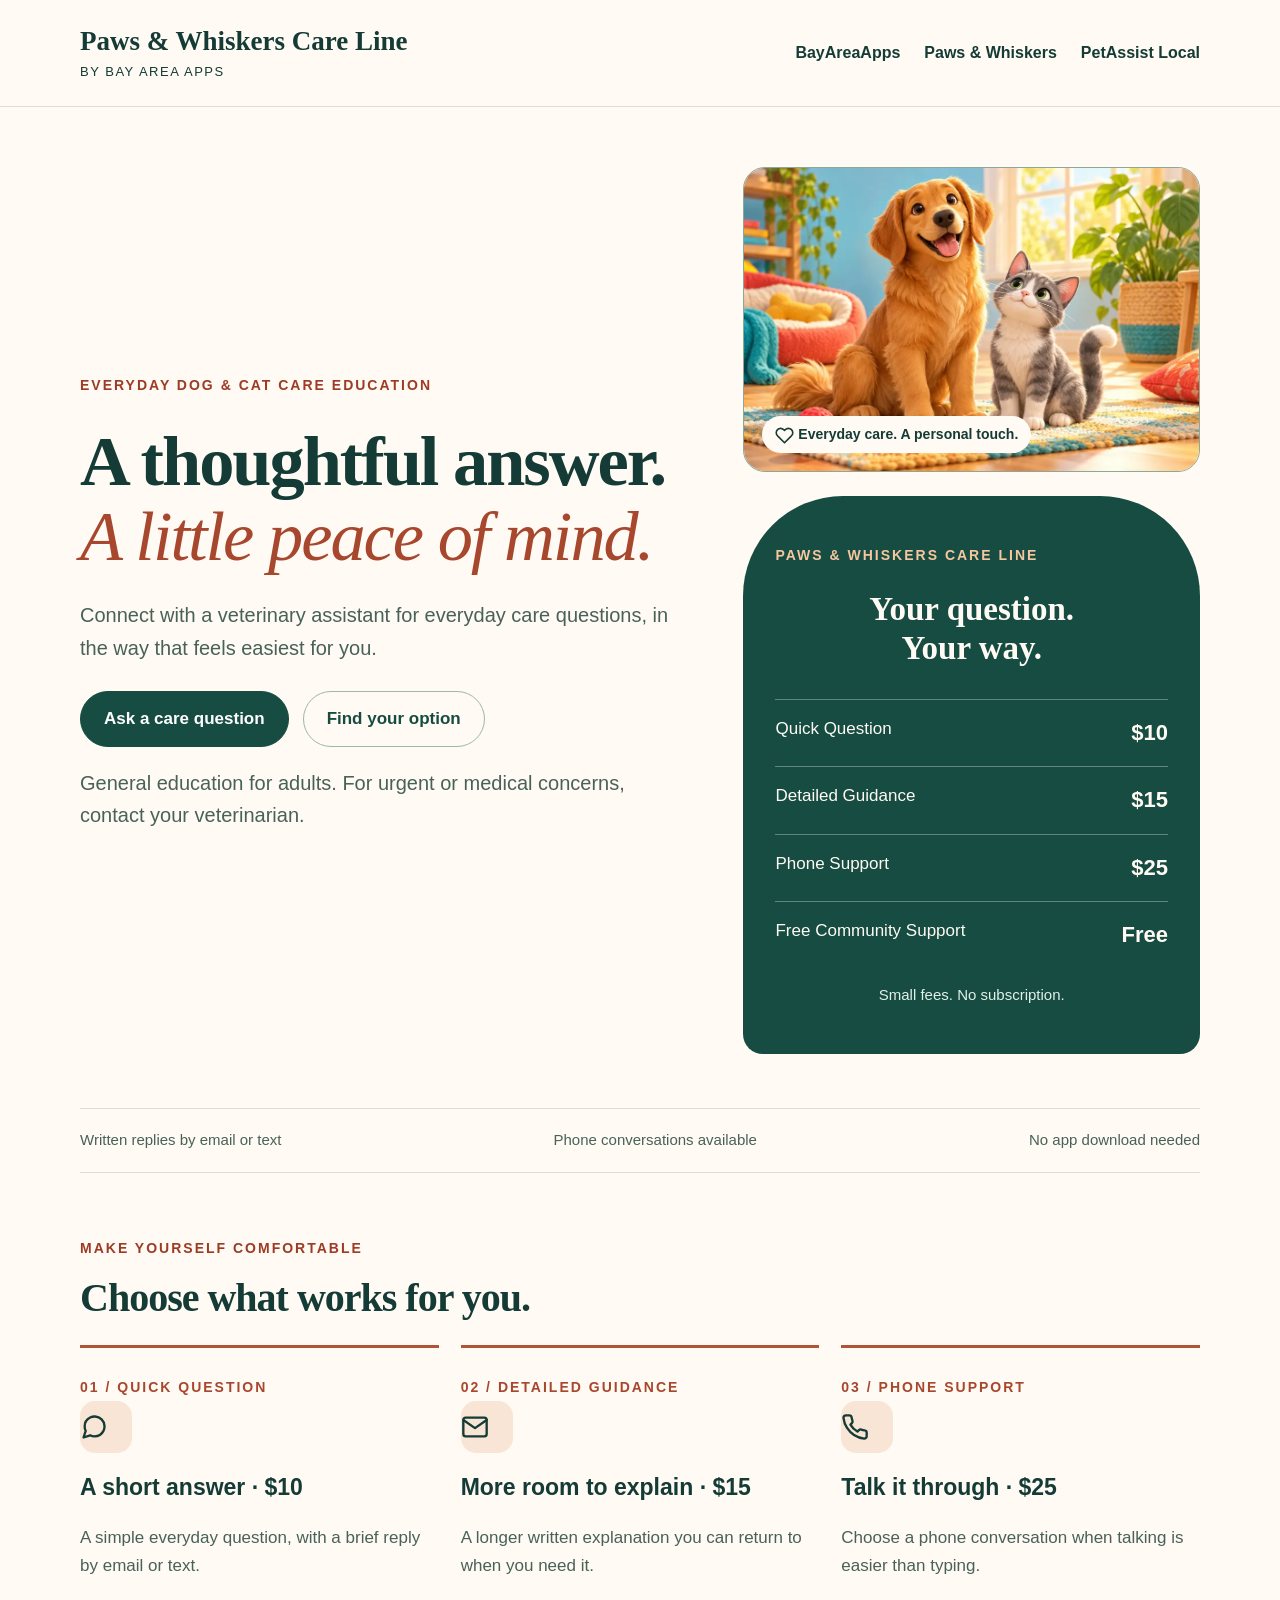
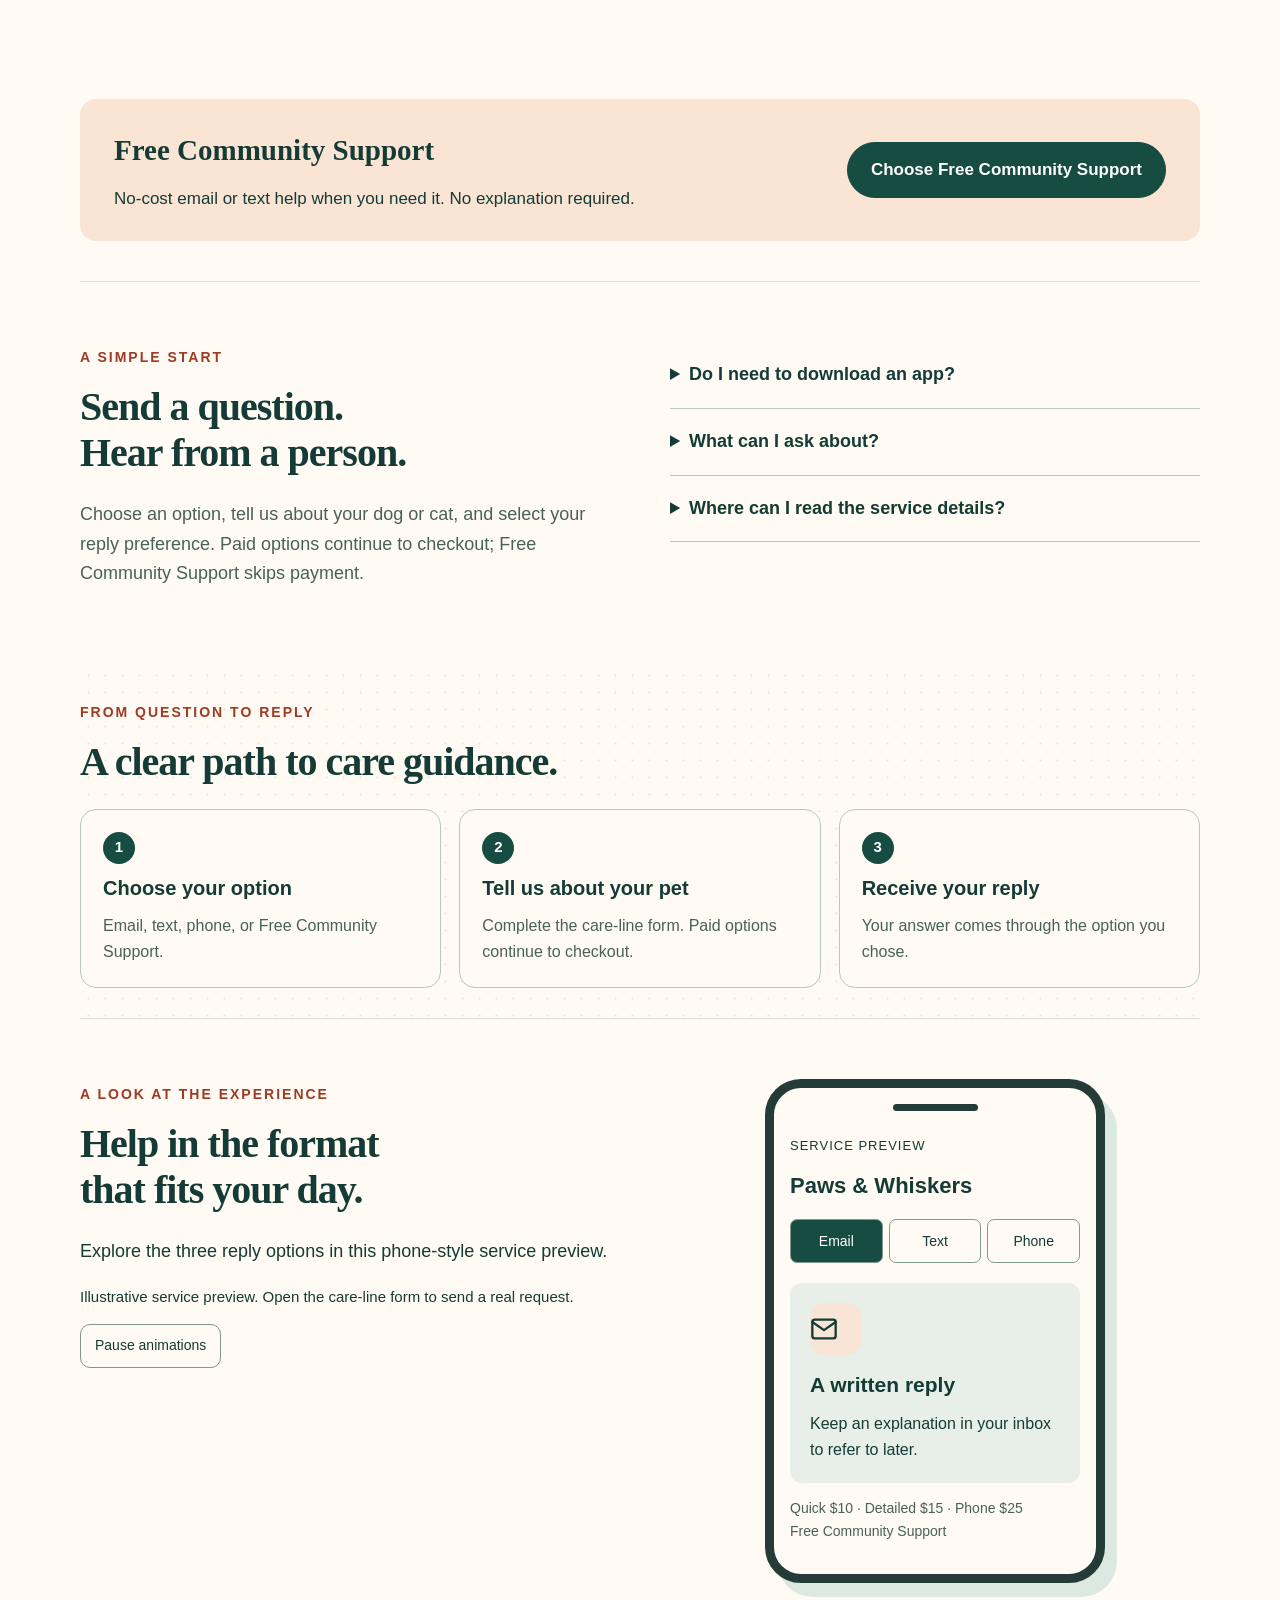
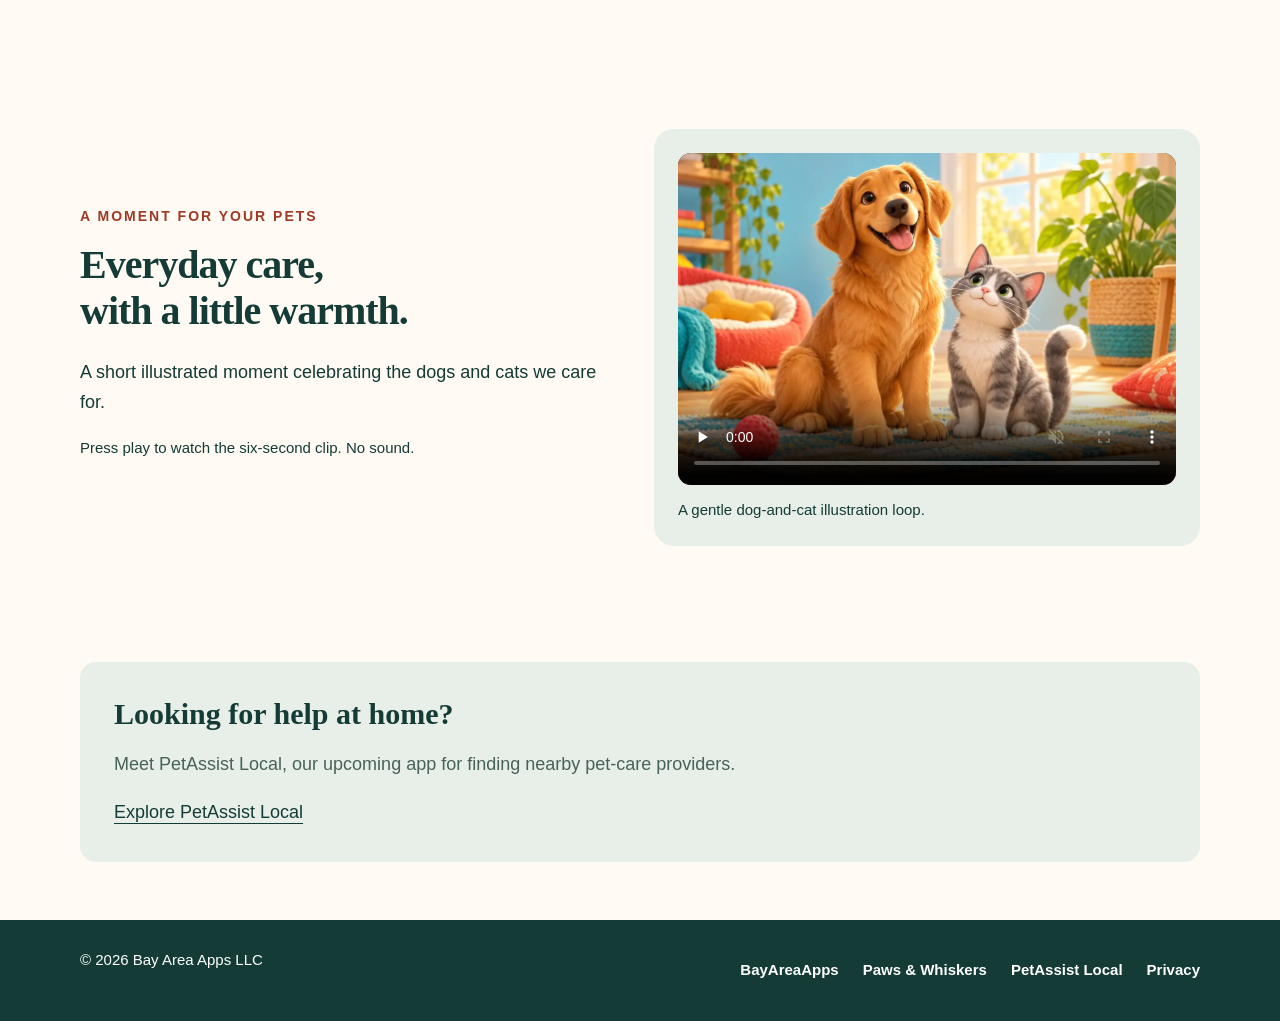
==== paws-whiskers/index.html @ ce348a31 "Set Paws and Whiskers client prices to ten, fifteen and twenty-five dollars" ====
<!doctype html><html lang="en"><head><meta charset="utf-8"><meta name="viewport" content="width=device-width,initial-scale=1"><title>Paws &amp; Whiskers Care Line | Bay Area Apps</title><meta name="description" content="Thoughtful everyday dog and cat care education by email, text, or phone. Small fees and Free Community Support."><link rel="canonical" href="https://bayareaapps.com/paws-whiskers/"><meta property="og:title" content="Paws &amp; Whiskers Care Line"><meta property="og:description" content="Thoughtful everyday dog and cat care education by email, text, or phone. Small fees and Free Community Support."><meta property="og:type" content="website"><meta property="og:url" content="https://bayareaapps.com/paws-whiskers/"><link rel="stylesheet" href="/assets/paws-theme.css"><script async src="https://pagead2.googlesyndication.com/pagead/js/adsbygoogle.js?client=ca-pub-4065093972696595" crossorigin="anonymous"></script></head><body><a class="skip" href="#main">Skip to content</a><header><div class="wrap"><nav class="nav" aria-label="Main navigation"><a class="brand" href="/paws-whiskers/">Paws &amp; Whiskers Care Line<small>BY BAY AREA APPS</small></a><button type="button" class="menu" aria-expanded="false" aria-controls="main-links">Menu</button><div class="links" id="main-links"><a href="/">BayAreaApps</a><a href="/paws-whiskers/">Paws &amp; Whiskers</a><a href="/petassist-local/">PetAssist Local</a></div></nav></div></header><main id="main" class="wrap"><section class="intro-section"><div><span class="label">Everyday dog &amp; cat care education</span><h1>A thoughtful answer.<br><em>A little peace of mind.</em></h1><p>Connect with a veterinary assistant for everyday care questions, in the way that feels easiest for you.</p><div class="actions"><a class="button" href="https://paws-whiskers-care-line.dkjmmz6whh.workers.dev/">Ask a care question</a><a class="button secondary" href="#options">Find your option</a></div><p class="note">General education for adults. For urgent or medical concerns, contact your veterinarian.</p></div><div><figure class="art-frame"><img src="/assets/care-pets.webp" width="1000" height="667" alt="Illustration of a cheerful dog and curious cat in a cozy home" fetchpriority="high"><figcaption class="art-tag"><span class="float-symbol" aria-hidden="true"><svg xmlns="http://www.w3.org/2000/svg" width="26" height="26" viewBox="0 0 24 24" fill="none" stroke="currentColor" stroke-width="2" stroke-linecap="round" stroke-linejoin="round" class="feather feather-heart" aria-hidden="true" focusable="false"><path d="M20.84 4.61a5.5 5.5 0 0 0-7.78 0L12 5.67l-1.06-1.06a5.5 5.5 0 0 0-7.78 7.78l1.06 1.06L12 21.23l7.78-7.78 1.06-1.06a5.5 5.5 0 0 0 0-7.78z"></path></svg></span> Everyday care. A personal touch.</figcaption></figure><aside class="care-card"><span class="label">Paws &amp; Whiskers Care Line</span><h2>Your question.<br>Your way.</h2><div class="care-row"><span>Quick Question</span><strong>$10</strong></div><div class="care-row"><span>Detailed Guidance</span><strong>$15</strong></div><div class="care-row"><span>Phone Support</span><strong>$25</strong></div><div class="care-row"><span>Free Community Support</span><strong>Free</strong></div><p class="note">Small fees. No subscription.</p></aside></div></section><div class="ribbon"><span>Written replies by email or text</span><span>Phone conversations available</span><span>No app download needed</span></div><section class="section" id="options"><span class="label">Make yourself comfortable</span><h2>Choose what works for you.</h2><div class="grid"><article class="option"><span class="step">01 / QUICK QUESTION</span><span class="visual-icon" aria-hidden="true"><svg xmlns="http://www.w3.org/2000/svg" width="26" height="26" viewBox="0 0 24 24" fill="none" stroke="currentColor" stroke-width="2" stroke-linecap="round" stroke-linejoin="round" class="feather feather-message-circle" aria-hidden="true" focusable="false"><path d="M21 11.5a8.38 8.38 0 0 1-.9 3.8 8.5 8.5 0 0 1-7.6 4.7 8.38 8.38 0 0 1-3.8-.9L3 21l1.9-5.7a8.38 8.38 0 0 1-.9-3.8 8.5 8.5 0 0 1 4.7-7.6 8.38 8.38 0 0 1 3.8-.9h.5a8.48 8.48 0 0 1 8 8v.5z"></path></svg></span><h3>A short answer · $10</h3><p>A simple everyday question, with a brief reply by email or text.</p></article><article class="option"><span class="step">02 / DETAILED GUIDANCE</span><span class="visual-icon" aria-hidden="true"><svg xmlns="http://www.w3.org/2000/svg" width="26" height="26" viewBox="0 0 24 24" fill="none" stroke="currentColor" stroke-width="2" stroke-linecap="round" stroke-linejoin="round" class="feather feather-mail" aria-hidden="true" focusable="false"><path d="M4 4h16c1.1 0 2 .9 2 2v12c0 1.1-.9 2-2 2H4c-1.1 0-2-.9-2-2V6c0-1.1.9-2 2-2z"></path><polyline points="22,6 12,13 2,6"></polyline></svg></span><h3>More room to explain · $15</h3><p>A longer written explanation you can return to when you need it.</p></article><article class="option"><span class="step">03 / PHONE SUPPORT</span><span class="visual-icon" aria-hidden="true"><svg xmlns="http://www.w3.org/2000/svg" width="26" height="26" viewBox="0 0 24 24" fill="none" stroke="currentColor" stroke-width="2" stroke-linecap="round" stroke-linejoin="round" class="feather feather-phone" aria-hidden="true" focusable="false"><path d="M22 16.92v3a2 2 0 0 1-2.18 2 19.79 19.79 0 0 1-8.63-3.07 19.5 19.5 0 0 1-6-6 19.79 19.79 0 0 1-3.07-8.67A2 2 0 0 1 4.11 2h3a2 2 0 0 1 2 1.72 12.84 12.84 0 0 0 .7 2.81 2 2 0 0 1-.45 2.11L8.09 9.91a16 16 0 0 0 6 6l1.27-1.27a2 2 0 0 1 2.11-.45 12.84 12.84 0 0 0 2.81.7A2 2 0 0 1 22 16.92z"></path></svg></span><h3>Talk it through · $25</h3><p>Choose a phone conversation when talking is easier than typing.</p></article></div></section><section class="community"><div><h2>Free Community Support</h2><p>No-cost email or text help when you need it. No explanation required.</p></div><a class="button" href="https://paws-whiskers-care-line.dkjmmz6whh.workers.dev/">Choose Free Community Support</a></section><section class="section pair faq-section"><div><span class="label">A simple start</span><h2>Send a question.<br>Hear from a person.</h2><p>Choose an option, tell us about your dog or cat, and select your reply preference. Paid options continue to checkout; Free Community Support skips payment.</p></div><div><details><summary>Do I need to download an app?</summary><p>No. Send your question using the website. Your reply comes by email, text, or phone.</p></details><details><summary>What can I ask about?</summary><p>General everyday care education and preparing questions for your veterinarian. This care line does not diagnose, prescribe, or provide treatment plans.</p></details><details><summary>Where can I read the service details?</summary><p>Review the <a href="https://paws-whiskers-care-line.dkjmmz6whh.workers.dev/terms.html">service and refund terms</a> and <a href="https://paws-whiskers-care-line.dkjmmz6whh.workers.dev/privacy.html">care-line privacy notice</a>.</p></details></div></section><section class="section pattern-band visual-area"><span class="label">From question to reply</span><h2>A clear path to care guidance.</h2><ol class="flow" aria-label="How the care line works"><li><span class="step-count">1</span><strong>Choose your option</strong><p>Email, text, phone, or Free Community Support.</p></li><li><span class="step-count">2</span><strong>Tell us about your pet</strong><p>Complete the care-line form. Paid options continue to checkout.</p></li><li><span class="step-count">3</span><strong>Receive your reply</strong><p>Your answer comes through the option you chose.</p></li></ol></section><section class="section pair preview-section"><div><span class="label">A look at the experience</span><h2>Help in the format<br>that fits your day.</h2><p>Explore the three reply options in this phone-style service preview.</p><p class="note">Illustrative service preview. Open the care-line form to send a real request.</p><button class="motion-toggle" type="button" data-motion-toggle aria-pressed="false">Pause animations</button></div><div class="phone" data-preview-group><div class="phone-top" aria-hidden="true"></div><p class="preview-tag">Service preview</p><h3 class="phone-title">Paws &amp; Whiskers</h3><div class="phone-tabs" aria-label="Preview reply options"><button type="button" data-preview-tab="email" aria-pressed="true">Email</button><button type="button" data-preview-tab="text" aria-pressed="false">Text</button><button type="button" data-preview-tab="phone" aria-pressed="false">Phone</button></div><div class="phone-panel" data-preview-panel="email"><span class="visual-icon" aria-hidden="true"><svg xmlns="http://www.w3.org/2000/svg" width="26" height="26" viewBox="0 0 24 24" fill="none" stroke="currentColor" stroke-width="2" stroke-linecap="round" stroke-linejoin="round" class="feather feather-mail" aria-hidden="true" focusable="false"><path d="M4 4h16c1.1 0 2 .9 2 2v12c0 1.1-.9 2-2 2H4c-1.1 0-2-.9-2-2V6c0-1.1.9-2 2-2z"></path><polyline points="22,6 12,13 2,6"></polyline></svg></span><h3>A written reply</h3><p>Keep an explanation in your inbox to refer to later.</p></div><div class="phone-panel" data-preview-panel="text" hidden><span class="visual-icon" aria-hidden="true"><svg xmlns="http://www.w3.org/2000/svg" width="26" height="26" viewBox="0 0 24 24" fill="none" stroke="currentColor" stroke-width="2" stroke-linecap="round" stroke-linejoin="round" class="feather feather-message-circle" aria-hidden="true" focusable="false"><path d="M21 11.5a8.38 8.38 0 0 1-.9 3.8 8.5 8.5 0 0 1-7.6 4.7 8.38 8.38 0 0 1-3.8-.9L3 21l1.9-5.7a8.38 8.38 0 0 1-.9-3.8 8.5 8.5 0 0 1 4.7-7.6 8.38 8.38 0 0 1 3.8-.9h.5a8.48 8.48 0 0 1 8 8v.5z"></path></svg></span><h3>Guidance by text</h3><p>Choose a written response sent to your phone.</p></div><div class="phone-panel" data-preview-panel="phone" hidden><span class="visual-icon" aria-hidden="true"><svg xmlns="http://www.w3.org/2000/svg" width="26" height="26" viewBox="0 0 24 24" fill="none" stroke="currentColor" stroke-width="2" stroke-linecap="round" stroke-linejoin="round" class="feather feather-phone" aria-hidden="true" focusable="false"><path d="M22 16.92v3a2 2 0 0 1-2.18 2 19.79 19.79 0 0 1-8.63-3.07 19.5 19.5 0 0 1-6-6 19.79 19.79 0 0 1-3.07-8.67A2 2 0 0 1 4.11 2h3a2 2 0 0 1 2 1.72 12.84 12.84 0 0 0 .7 2.81 2 2 0 0 1-.45 2.11L8.09 9.91a16 16 0 0 0 6 6l1.27-1.27a2 2 0 0 1 2.11-.45 12.84 12.84 0 0 0 2.81.7A2 2 0 0 1 22 16.92z"></path></svg></span><h3>Talk it through</h3><p>Choose phone support when a conversation is easier.</p></div><p class="phone-mini">Quick $10 · Detailed $15 · Phone $25<br>Free Community Support</p></div></section><section class="section"><div class="illustration-strip"><div><span class="label">A moment for your pets</span><h2>Everyday care,<br>with a little warmth.</h2><p>A short illustrated moment celebrating the dogs and cats we care for.</p><p class="note">Press play to watch the six-second clip. No sound.</p></div><figure class="media-box"><video controls muted loop playsinline preload="none" poster="/assets/care-pets.webp" aria-label="Six-second dog and cat illustration with gentle camera movement"><source src="/assets/care-moment.mp4" type="video/mp4">Your browser does not support this video.</video><figcaption>A gentle dog-and-cat illustration loop.</figcaption></figure></div></section><section class="sister"><h2>Looking for help at home?</h2><p>Meet PetAssist Local, our upcoming app for finding nearby pet-care providers.</p><a href="/petassist-local/">Explore PetAssist Local</a></section></main><footer><div class="wrap"><span>© 2026 Bay Area Apps LLC</span><nav class="links" aria-label="Footer navigation"><a href="/">BayAreaApps</a><a href="/paws-whiskers/">Paws &amp; Whiskers</a><a href="/petassist-local/">PetAssist Local</a><a href="/privacy/">Privacy</a></nav></div></footer><script>const menu=document.querySelector('.menu'),links=document.querySelector('#main-links');menu.addEventListener('click',()=>{menu.setAttribute('aria-expanded',String(links.classList.toggle('open')))});links.addEventListener('click',e=>{if(e.target.closest('a')){links.classList.remove('open');menu.setAttribute('aria-expanded','false')}});document.addEventListener('keydown',e=>{if(e.key==='Escape'&&links.classList.contains('open')){links.classList.remove('open');menu.setAttribute('aria-expanded','false');menu.focus()}});</script><script src="/assets/visual-previews.js" defer></script></body></html>
---- assets/paws-theme.css ----
*{box-sizing:border-box}html{scroll-behavior:smooth}body{margin:0;font-family:Arial,Helvetica,sans-serif;font-size:18px;line-height:1.65}a{color:inherit;text-underline-offset:5px}a:focus-visible,button:focus-visible,summary:focus-visible{outline:3px solid #ce4c2a;outline-offset:5px}.skip{position:absolute;top:-100px;left:20px;z-index:20;padding:12px;background:white;color:#111}.skip:focus{top:10px}.wrap{max-width:1180px;margin:auto;padding:0 30px}.nav{display:flex;justify-content:space-between;align-items:center;gap:24px;padding:26px 0}.brand{text-decoration:none;font-weight:800;font-size:23px;line-height:1.15}.brand small{display:block;font-size:13px;font-weight:400;letter-spacing:1.5px;margin-top:8px}.links{display:flex;gap:24px;flex-wrap:wrap;font-size:16px;font-weight:700}.links a{padding:10px 0;text-decoration:none}.links a:hover{text-decoration:underline}.menu{display:none;font:inherit;background:transparent;color:inherit;padding:10px 16px;border:1px solid currentColor;border-radius:8px;min-height:48px}.button{display:inline-flex;align-items:center;justify-content:center;padding:13px 23px;min-height:52px;font-size:17px;font-weight:700;text-decoration:none}.actions{display:flex;flex-wrap:wrap;gap:14px;margin-top:26px}.label{font-size:14px;text-transform:uppercase;letter-spacing:2px;font-weight:700}.section{padding:60px 0}.section h2{font-size:40px;line-height:1.15;letter-spacing:-1px;margin:12px 0 24px}.section p{max-width:720px}.note{font-size:15px;line-height:1.6}.grid{display:grid;grid-template-columns:repeat(3,1fr);gap:22px}.pair{display:grid;grid-template-columns:1fr 1fr;gap:60px}details{padding:18px 0;border-bottom:1px solid #b8c9c2}summary{font-weight:700;cursor:pointer}details p{font-size:17px}footer{padding:28px 0;font-size:15px}footer .wrap{display:flex;justify-content:space-between;gap:24px;flex-wrap:wrap}footer .links{font-size:15px}@media(max-width:760px){.wrap{padding:0 22px}.nav{flex-wrap:wrap;padding:20px 0}.brand{font-size:21px}.menu{display:block}.nav .links{display:none;flex-direction:column;width:100%;gap:0}.nav .links.open{display:flex}.nav .links a{padding:13px 0;border-top:1px solid #81998e}.grid,.pair{grid-template-columns:1fr;gap:22px}.section{padding:40px 0}.section h2{font-size:32px}.actions .button{width:100%}.label{font-size:13px}footer .links{gap:15px}}@media(prefers-reduced-motion:reduce){html{scroll-behavior:auto}}body{color:#143b35;background:#fffaf3}header{border-bottom:1px solid #d9dfd3}.brand{font-family:Georgia,serif;font-size:27px;font-weight:700}.brand small{font-family:Arial,sans-serif}.intro-section{padding:60px 0 54px;display:grid;grid-template-columns:1.3fr 1fr;gap:70px;align-items:center}.label{color:#9d3b25}.intro-section h1{font-family:Georgia,serif;font-size:clamp(43px,5.5vw,73px);line-height:1.07;letter-spacing:-2px;margin:24px 0}.intro-section h1 em{font-weight:400;color:#a7472d}.intro-section p{font-size:20px;color:#486259;max-width:630px}.button{border-radius:100px;background:#164c41;color:white;border:1px solid #164c41}.button.secondary{color:#164c41;background:transparent;border-color:#9db7ac}.care-card{background:#164c41;color:#fffaf3;border-radius:100px 100px 20px 20px;padding:44px 32px 32px}.care-card .label{color:#f6c79f;text-align:center}.care-card h2{font-family:Georgia,serif;font-size:33px;text-align:center;line-height:1.2;margin:20px 0 30px}.care-row{display:flex;justify-content:space-between;gap:24px;padding:15px 0;border-top:1px solid #60877b;font-size:17px}.care-row strong{font-size:22px;white-space:nowrap}.care-card .note{font-size:15px;color:#e2f0e8;text-align:center}.ribbon{border-top:1px solid #d9dfd3;border-bottom:1px solid #d9dfd3;padding:19px 0;display:flex;justify-content:space-between;gap:20px;flex-wrap:wrap;font-size:15px;color:#486259}.section h2{font-family:Georgia,serif}.option{border-top:3px solid #af5339;padding:24px 0}.option h3{font-size:23px;margin:0 0 10px}.option p{color:#486259;font-size:17px}.step{color:#a7472d;font-size:14px;font-weight:700;letter-spacing:2px}.community{background:#fae4d4;padding:28px 34px;border-radius:16px;display:flex;justify-content:space-between;align-items:center;gap:30px;margin:18px 0 40px}.community h2{font-family:Georgia,serif;font-size:29px;margin:0 0 10px}.community p{margin:0;font-size:17px}.community .button{white-space:nowrap}.faq-section{border-top:1px solid #d9dfd3}.faq-section p{color:#486259}.sister{background:#e7efe8;padding:34px;border-radius:16px;margin:30px 0 58px}.sister h2{font-family:Georgia,serif;font-size:30px;line-height:1.2;margin:0 0 14px}.sister p{color:#486259;max-width:670px}footer{background:#143b35;color:white}@media(max-width:760px){.intro-section{grid-template-columns:1fr;gap:28px;padding:34px 0}.intro-section h1{font-size:47px}.care-card{border-radius:60px 60px 16px 16px;padding:32px 26px}.community{display:block;padding:26px}.community .button{margin-top:20px}.sister{padding:26px}.ribbon{gap:12px 25px}.intro-section p{font-size:19px}}
/* Visual additions */
.art-frame{margin:0 0 24px;position:relative;border-radius:22px;overflow:hidden;border:1px solid #8ba899}.art-frame img{display:block;width:100%;height:auto}.art-tag{position:absolute;left:18px;bottom:18px;background:#fffaf3;color:#143b35;padding:7px 13px;border-radius:20px;font-size:14px;font-weight:700}.visual-icon{display:inline-grid;place-items:center;width:52px;height:52px;border-radius:15px;background:#f8e5d5;font-size:28px;margin-bottom:16px}.float-symbol{display:inline-block;animation:gentleFloat 4s ease-in-out infinite}.motion-toggle{font:inherit;font-size:14px;min-height:44px;padding:8px 14px;cursor:pointer;border:1px solid #7f998a;background:transparent;color:inherit;border-radius:10px;margin-bottom:18px}.flow{display:grid;grid-template-columns:repeat(3,1fr);gap:18px;list-style:none;padding:0;margin:24px 0 0}.flow li{position:relative;border:1px solid #b8c9c2;border-radius:16px;padding:22px;background:#fffaf3}.flow li strong{display:block;font-size:20px;margin:8px 0}.flow li p{font-size:16px;margin:0;color:#486259}.flow li .step-count{display:inline-grid;place-items:center;width:32px;height:32px;border-radius:50%;background:#164c41;color:white;font-size:15px;font-weight:700}.preview-section{border-top:1px solid #d9dfd3}.phone{width:min(100%,340px);margin:auto;border:9px solid #243b38;border-radius:36px;padding:16px;background:#fffaf3;color:#143b35;box-shadow:12px 14px 0 #dce9e0;overflow:hidden}.phone-top{width:85px;height:7px;border-radius:20px;background:#243b38;margin:0 auto 24px}.phone .phone-title{font-size:22px;line-height:1.2;margin:0 0 16px}.preview-tag{font-size:13px;letter-spacing:1px;text-transform:uppercase;margin:0 0 16px}.phone-tabs{display:flex;gap:6px;margin:20px 0}.phone-tabs button{font:inherit;font-size:14px;flex:1;min-height:44px;background:#fffaf3;color:#143b35;border:1px solid #819c8e;border-radius:7px;padding:8px 3px;cursor:pointer}.phone-tabs button[aria-pressed=true]{background:#164c41;color:white}.phone-panel{min-height:190px;background:#e7efe8;border-radius:12px;padding:20px}.phone-panel h3{font-size:21px;line-height:1.3;margin:0 0 12px}.phone-panel p{font-size:16px;margin:0}.phone-mini{font-size:14px!important;color:#486259}.media-box{background:#e7efe8;border-radius:20px;padding:24px;margin:26px 0}.media-box video{display:block;width:100%;border-radius:13px;max-height:350px;background:#143b35}.media-box figcaption{font-size:15px;padding-top:13px}.illustration-strip{display:grid;grid-template-columns:1fr 1fr;gap:28px;align-items:center}.illustration-strip img{width:100%;height:auto;border-radius:20px}.pattern-band{background-image:radial-gradient(#9ab9a730 1.2px,transparent 1.2px);background-size:17px 17px}.visual-area{padding-top:30px;padding-bottom:30px}.motion-off .float-symbol{animation:none}@keyframes gentleFloat{0%,100%{transform:translateY(0)}50%{transform:translateY(-7px)}}@media(max-width:760px){.flow,.illustration-strip{grid-template-columns:1fr}.phone{max-width:320px}.flow li{padding:19px}.art-tag{font-size:13px}.media-box{padding:16px}}@media(prefers-reduced-motion:reduce){.float-symbol{animation:none}}

.visual-icon svg{width:28px;height:28px}.float-symbol svg{vertical-align:middle;width:19px;height:19px}.visual-icon{display:flex}
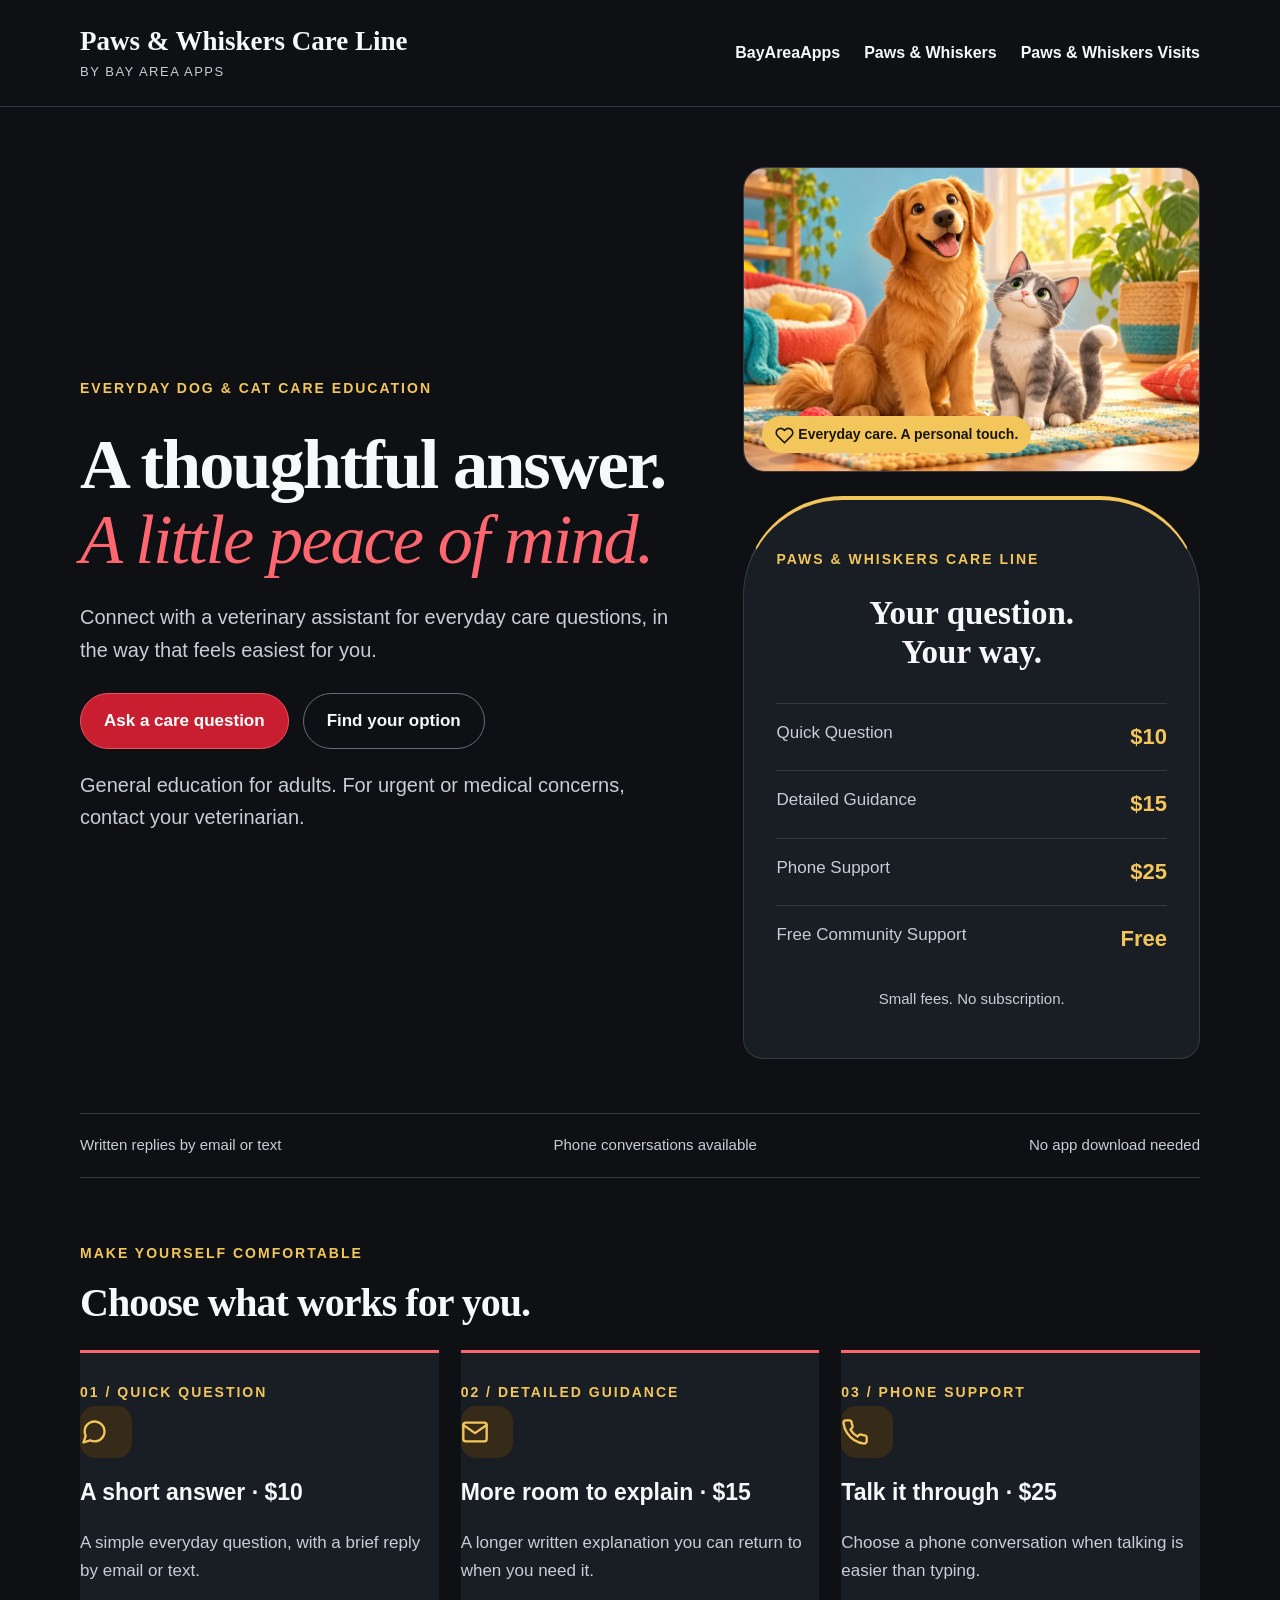
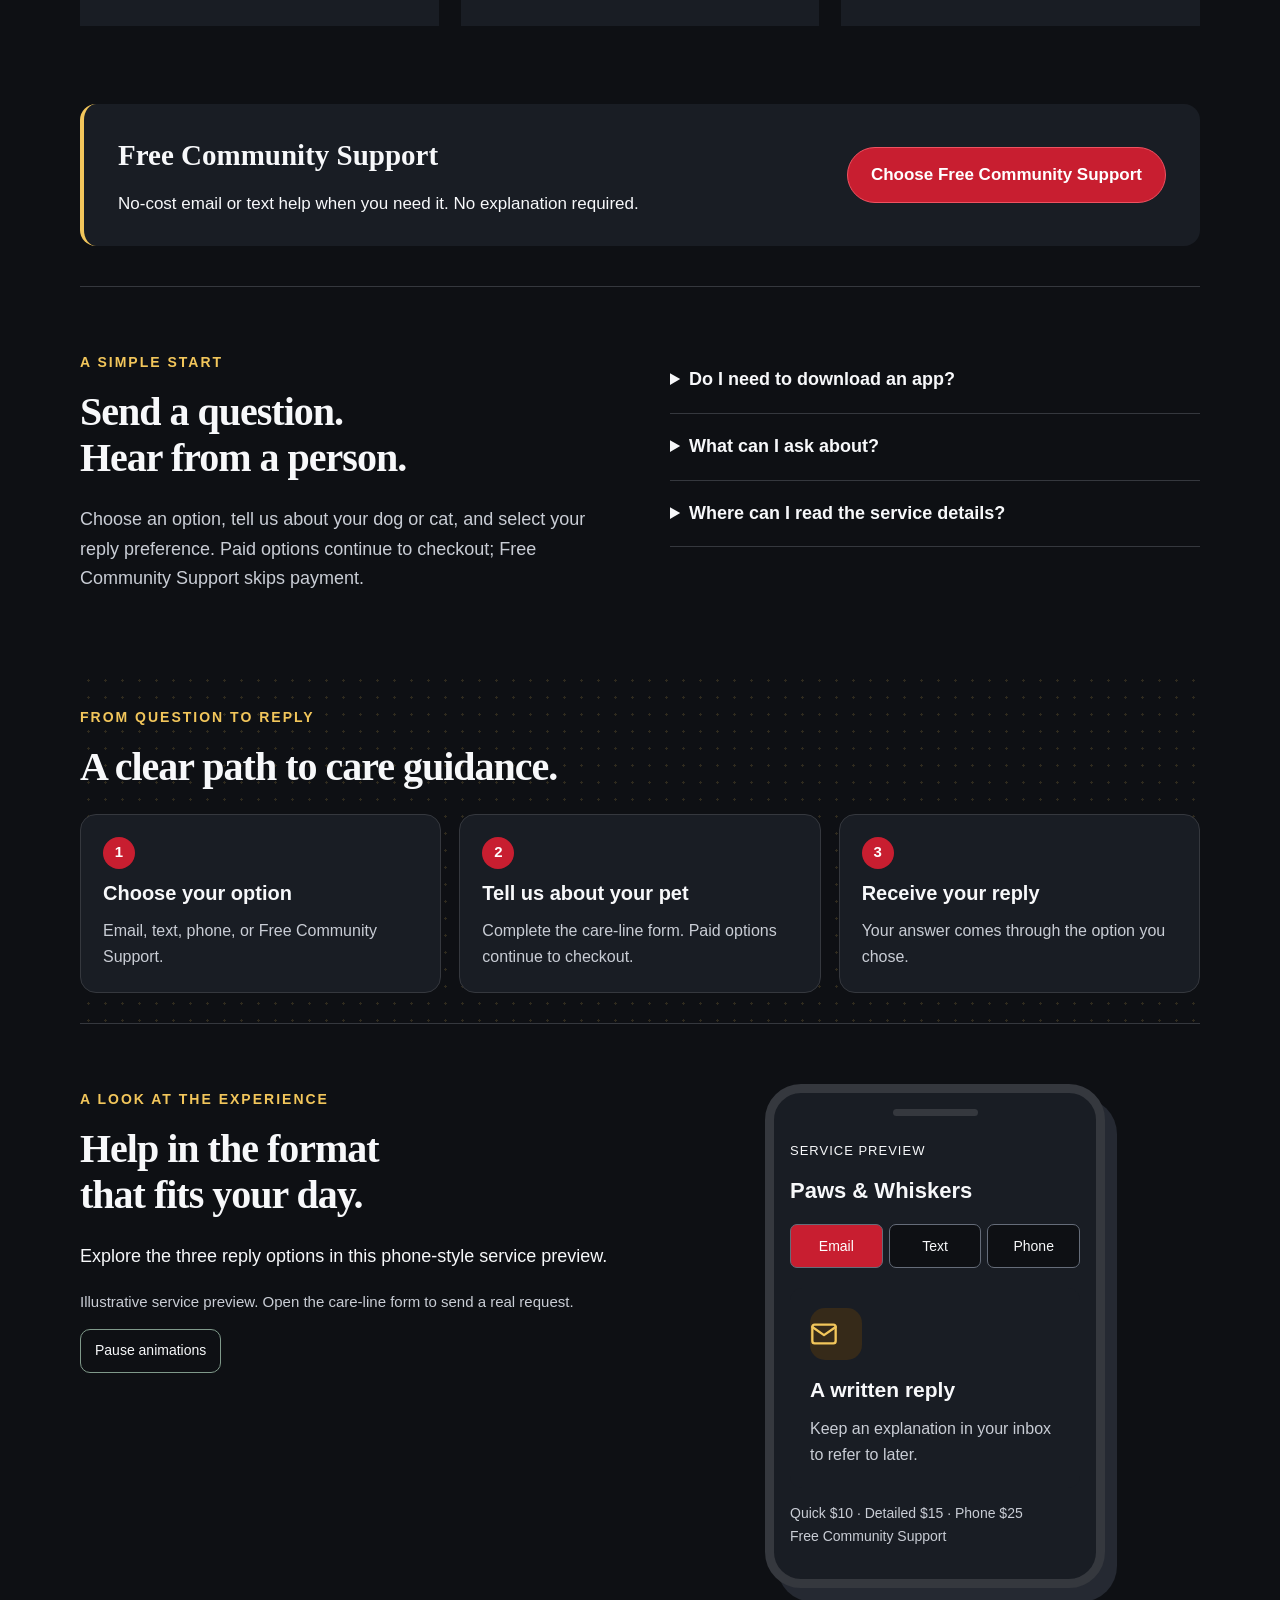
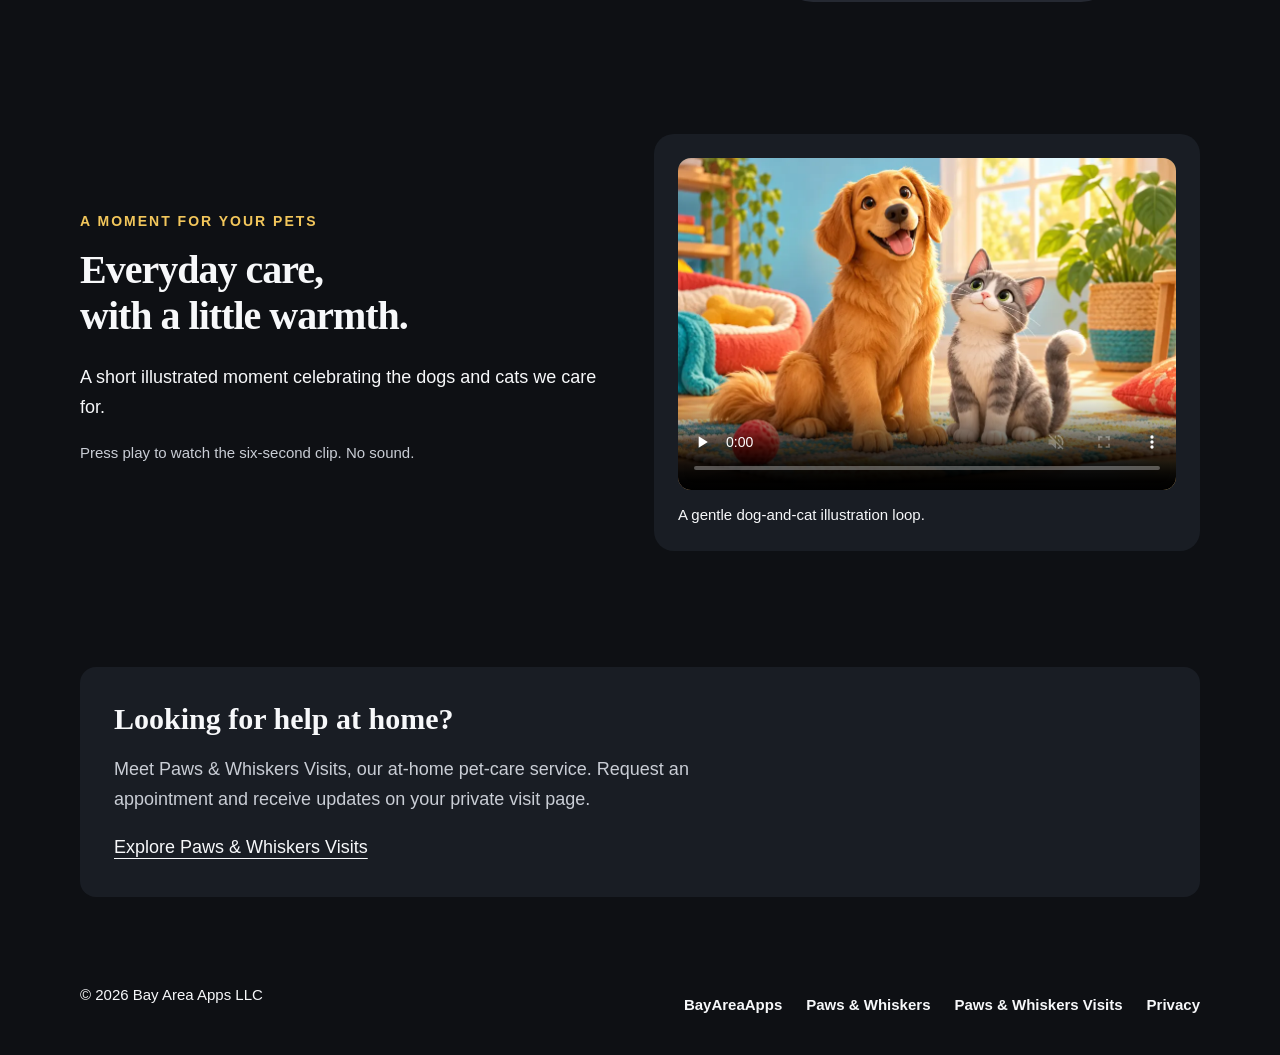
==== commit 67066267: "Theme Paws and Whiskers sites and add private visit requests" ====
--- a/paws-whiskers/index.html
+++ b/paws-whiskers/index.html
@@ -1 +1 @@
-<!doctype html><html lang="en"><head><meta charset="utf-8"><meta name="viewport" content="width=device-width,initial-scale=1"><title>Paws &amp; Whiskers Care Line | Bay Area Apps</title><meta name="description" content="Thoughtful everyday dog and cat care education by email, text, or phone. Small fees and Free Community Support."><link rel="canonical" href="https://bayareaapps.com/paws-whiskers/"><meta property="og:title" content="Paws &amp; Whiskers Care Line"><meta property="og:description" content="Thoughtful everyday dog and cat care education by email, text, or phone. Small fees and Free Community Support."><meta property="og:type" content="website"><meta property="og:url" content="https://bayareaapps.com/paws-whiskers/"><link rel="stylesheet" href="/assets/paws-theme.css"><script async src="https://pagead2.googlesyndication.com/pagead/js/adsbygoogle.js?client=ca-pub-4065093972696595" crossorigin="anonymous"></script></head><body><a class="skip" href="#main">Skip to content</a><header><div class="wrap"><nav class="nav" aria-label="Main navigation"><a class="brand" href="/paws-whiskers/">Paws &amp; Whiskers Care Line<small>BY BAY AREA APPS</small></a><button type="button" class="menu" aria-expanded="false" aria-controls="main-links">Menu</button><div class="links" id="main-links"><a href="/">BayAreaApps</a><a href="/paws-whiskers/">Paws &amp; Whiskers</a><a href="/petassist-local/">PetAssist Local</a></div></nav></div></header><main id="main" class="wrap"><section class="intro-section"><div><span class="label">Everyday dog &amp; cat care education</span><h1>A thoughtful answer.<br><em>A little peace of mind.</em></h1><p>Connect with a veterinary assistant for everyday care questions, in the way that feels easiest for you.</p><div class="actions"><a class="button" href="https://paws-whiskers-care-line.dkjmmz6whh.workers.dev/">Ask a care question</a><a class="button secondary" href="#options">Find your option</a></div><p class="note">General education for adults. For urgent or medical concerns, contact your veterinarian.</p></div><div><figure class="art-frame"><img src="/assets/care-pets.webp" width="1000" height="667" alt="Illustration of a cheerful dog and curious cat in a cozy home" fetchpriority="high"><figcaption class="art-tag"><span class="float-symbol" aria-hidden="true"><svg xmlns="http://www.w3.org/2000/svg" width="26" height="26" viewBox="0 0 24 24" fill="none" stroke="currentColor" stroke-width="2" stroke-linecap="round" stroke-linejoin="round" class="feather feather-heart" aria-hidden="true" focusable="false"><path d="M20.84 4.61a5.5 5.5 0 0 0-7.78 0L12 5.67l-1.06-1.06a5.5 5.5 0 0 0-7.78 7.78l1.06 1.06L12 21.23l7.78-7.78 1.06-1.06a5.5 5.5 0 0 0 0-7.78z"></path></svg></span> Everyday care. A personal touch.</figcaption></figure><aside class="care-card"><span class="label">Paws &amp; Whiskers Care Line</span><h2>Your question.<br>Your way.</h2><div class="care-row"><span>Quick Question</span><strong>$10</strong></div><div class="care-row"><span>Detailed Guidance</span><strong>$15</strong></div><div class="care-row"><span>Phone Support</span><strong>$25</strong></div><div class="care-row"><span>Free Community Support</span><strong>Free</strong></div><p class="note">Small fees. No subscription.</p></aside></div></section><div class="ribbon"><span>Written replies by email or text</span><span>Phone conversations available</span><span>No app download needed</span></div><section class="section" id="options"><span class="label">Make yourself comfortable</span><h2>Choose what works for you.</h2><div class="grid"><article class="option"><span class="step">01 / QUICK QUESTION</span><span class="visual-icon" aria-hidden="true"><svg xmlns="http://www.w3.org/2000/svg" width="26" height="26" viewBox="0 0 24 24" fill="none" stroke="currentColor" stroke-width="2" stroke-linecap="round" stroke-linejoin="round" class="feather feather-message-circle" aria-hidden="true" focusable="false"><path d="M21 11.5a8.38 8.38 0 0 1-.9 3.8 8.5 8.5 0 0 1-7.6 4.7 8.38 8.38 0 0 1-3.8-.9L3 21l1.9-5.7a8.38 8.38 0 0 1-.9-3.8 8.5 8.5 0 0 1 4.7-7.6 8.38 8.38 0 0 1 3.8-.9h.5a8.48 8.48 0 0 1 8 8v.5z"></path></svg></span><h3>A short answer · $10</h3><p>A simple everyday question, with a brief reply by email or text.</p></article><article class="option"><span class="step">02 / DETAILED GUIDANCE</span><span class="visual-icon" aria-hidden="true"><svg xmlns="http://www.w3.org/2000/svg" width="26" height="26" viewBox="0 0 24 24" fill="none" stroke="currentColor" stroke-width="2" stroke-linecap="round" stroke-linejoin="round" class="feather feather-mail" aria-hidden="true" focusable="false"><path d="M4 4h16c1.1 0 2 .9 2 2v12c0 1.1-.9 2-2 2H4c-1.1 0-2-.9-2-2V6c0-1.1.9-2 2-2z"></path><polyline points="22,6 12,13 2,6"></polyline></svg></span><h3>More room to explain · $15</h3><p>A longer written explanation you can return to when you need it.</p></article><article class="option"><span class="step">03 / PHONE SUPPORT</span><span class="visual-icon" aria-hidden="true"><svg xmlns="http://www.w3.org/2000/svg" width="26" height="26" viewBox="0 0 24 24" fill="none" stroke="currentColor" stroke-width="2" stroke-linecap="round" stroke-linejoin="round" class="feather feather-phone" aria-hidden="true" focusable="false"><path d="M22 16.92v3a2 2 0 0 1-2.18 2 19.79 19.79 0 0 1-8.63-3.07 19.5 19.5 0 0 1-6-6 19.79 19.79 0 0 1-3.07-8.67A2 2 0 0 1 4.11 2h3a2 2 0 0 1 2 1.72 12.84 12.84 0 0 0 .7 2.81 2 2 0 0 1-.45 2.11L8.09 9.91a16 16 0 0 0 6 6l1.27-1.27a2 2 0 0 1 2.11-.45 12.84 12.84 0 0 0 2.81.7A2 2 0 0 1 22 16.92z"></path></svg></span><h3>Talk it through · $25</h3><p>Choose a phone conversation when talking is easier than typing.</p></article></div></section><section class="community"><div><h2>Free Community Support</h2><p>No-cost email or text help when you need it. No explanation required.</p></div><a class="button" href="https://paws-whiskers-care-line.dkjmmz6whh.workers.dev/">Choose Free Community Support</a></section><section class="section pair faq-section"><div><span class="label">A simple start</span><h2>Send a question.<br>Hear from a person.</h2><p>Choose an option, tell us about your dog or cat, and select your reply preference. Paid options continue to checkout; Free Community Support skips payment.</p></div><div><details><summary>Do I need to download an app?</summary><p>No. Send your question using the website. Your reply comes by email, text, or phone.</p></details><details><summary>What can I ask about?</summary><p>General everyday care education and preparing questions for your veterinarian. This care line does not diagnose, prescribe, or provide treatment plans.</p></details><details><summary>Where can I read the service details?</summary><p>Review the <a href="https://paws-whiskers-care-line.dkjmmz6whh.workers.dev/terms.html">service and refund terms</a> and <a href="https://paws-whiskers-care-line.dkjmmz6whh.workers.dev/privacy.html">care-line privacy notice</a>.</p></details></div></section><section class="section pattern-band visual-area"><span class="label">From question to reply</span><h2>A clear path to care guidance.</h2><ol class="flow" aria-label="How the care line works"><li><span class="step-count">1</span><strong>Choose your option</strong><p>Email, text, phone, or Free Community Support.</p></li><li><span class="step-count">2</span><strong>Tell us about your pet</strong><p>Complete the care-line form. Paid options continue to checkout.</p></li><li><span class="step-count">3</span><strong>Receive your reply</strong><p>Your answer comes through the option you chose.</p></li></ol></section><section class="section pair preview-section"><div><span class="label">A look at the experience</span><h2>Help in the format<br>that fits your day.</h2><p>Explore the three reply options in this phone-style service preview.</p><p class="note">Illustrative service preview. Open the care-line form to send a real request.</p><button class="motion-toggle" type="button" data-motion-toggle aria-pressed="false">Pause animations</button></div><div class="phone" data-preview-group><div class="phone-top" aria-hidden="true"></div><p class="preview-tag">Service preview</p><h3 class="phone-title">Paws &amp; Whiskers</h3><div class="phone-tabs" aria-label="Preview reply options"><button type="button" data-preview-tab="email" aria-pressed="true">Email</button><button type="button" data-preview-tab="text" aria-pressed="false">Text</button><button type="button" data-preview-tab="phone" aria-pressed="false">Phone</button></div><div class="phone-panel" data-preview-panel="email"><span class="visual-icon" aria-hidden="true"><svg xmlns="http://www.w3.org/2000/svg" width="26" height="26" viewBox="0 0 24 24" fill="none" stroke="currentColor" stroke-width="2" stroke-linecap="round" stroke-linejoin="round" class="feather feather-mail" aria-hidden="true" focusable="false"><path d="M4 4h16c1.1 0 2 .9 2 2v12c0 1.1-.9 2-2 2H4c-1.1 0-2-.9-2-2V6c0-1.1.9-2 2-2z"></path><polyline points="22,6 12,13 2,6"></polyline></svg></span><h3>A written reply</h3><p>Keep an explanation in your inbox to refer to later.</p></div><div class="phone-panel" data-preview-panel="text" hidden><span class="visual-icon" aria-hidden="true"><svg xmlns="http://www.w3.org/2000/svg" width="26" height="26" viewBox="0 0 24 24" fill="none" stroke="currentColor" stroke-width="2" stroke-linecap="round" stroke-linejoin="round" class="feather feather-message-circle" aria-hidden="true" focusable="false"><path d="M21 11.5a8.38 8.38 0 0 1-.9 3.8 8.5 8.5 0 0 1-7.6 4.7 8.38 8.38 0 0 1-3.8-.9L3 21l1.9-5.7a8.38 8.38 0 0 1-.9-3.8 8.5 8.5 0 0 1 4.7-7.6 8.38 8.38 0 0 1 3.8-.9h.5a8.48 8.48 0 0 1 8 8v.5z"></path></svg></span><h3>Guidance by text</h3><p>Choose a written response sent to your phone.</p></div><div class="phone-panel" data-preview-panel="phone" hidden><span class="visual-icon" aria-hidden="true"><svg xmlns="http://www.w3.org/2000/svg" width="26" height="26" viewBox="0 0 24 24" fill="none" stroke="currentColor" stroke-width="2" stroke-linecap="round" stroke-linejoin="round" class="feather feather-phone" aria-hidden="true" focusable="false"><path d="M22 16.92v3a2 2 0 0 1-2.18 2 19.79 19.79 0 0 1-8.63-3.07 19.5 19.5 0 0 1-6-6 19.79 19.79 0 0 1-3.07-8.67A2 2 0 0 1 4.11 2h3a2 2 0 0 1 2 1.72 12.84 12.84 0 0 0 .7 2.81 2 2 0 0 1-.45 2.11L8.09 9.91a16 16 0 0 0 6 6l1.27-1.27a2 2 0 0 1 2.11-.45 12.84 12.84 0 0 0 2.81.7A2 2 0 0 1 22 16.92z"></path></svg></span><h3>Talk it through</h3><p>Choose phone support when a conversation is easier.</p></div><p class="phone-mini">Quick $10 · Detailed $15 · Phone $25<br>Free Community Support</p></div></section><section class="section"><div class="illustration-strip"><div><span class="label">A moment for your pets</span><h2>Everyday care,<br>with a little warmth.</h2><p>A short illustrated moment celebrating the dogs and cats we care for.</p><p class="note">Press play to watch the six-second clip. No sound.</p></div><figure class="media-box"><video controls muted loop playsinline preload="none" poster="/assets/care-pets.webp" aria-label="Six-second dog and cat illustration with gentle camera movement"><source src="/assets/care-moment.mp4" type="video/mp4">Your browser does not support this video.</video><figcaption>A gentle dog-and-cat illustration loop.</figcaption></figure></div></section><section class="sister"><h2>Looking for help at home?</h2><p>Meet PetAssist Local, our upcoming app for finding nearby pet-care providers.</p><a href="/petassist-local/">Explore PetAssist Local</a></section></main><footer><div class="wrap"><span>© 2026 Bay Area Apps LLC</span><nav class="links" aria-label="Footer navigation"><a href="/">BayAreaApps</a><a href="/paws-whiskers/">Paws &amp; Whiskers</a><a href="/petassist-local/">PetAssist Local</a><a href="/privacy/">Privacy</a></nav></div></footer><script>const menu=document.querySelector('.menu'),links=document.querySelector('#main-links');menu.addEventListener('click',()=>{menu.setAttribute('aria-expanded',String(links.classList.toggle('open')))});links.addEventListener('click',e=>{if(e.target.closest('a')){links.classList.remove('open');menu.setAttribute('aria-expanded','false')}});document.addEventListener('keydown',e=>{if(e.key==='Escape'&&links.classList.contains('open')){links.classList.remove('open');menu.setAttribute('aria-expanded','false');menu.focus()}});</script><script src="/assets/visual-previews.js" defer></script></body></html>+<!doctype html><html lang="en"><head><meta charset="utf-8"><meta name="viewport" content="width=device-width,initial-scale=1"><title>Paws &amp; Whiskers Care Line | Bay Area Apps</title><meta name="description" content="Thoughtful everyday dog and cat care education by email, text, or phone. Small fees and Free Community Support."><link rel="canonical" href="https://bayareaapps.com/paws-whiskers/"><meta property="og:title" content="Paws &amp; Whiskers Care Line"><meta property="og:description" content="Thoughtful everyday dog and cat care education by email, text, or phone. Small fees and Free Community Support."><meta property="og:type" content="website"><meta property="og:url" content="https://bayareaapps.com/paws-whiskers/"><link rel="stylesheet" href="/assets/paws-theme.css"><script async src="https://pagead2.googlesyndication.com/pagead/js/adsbygoogle.js?client=ca-pub-4065093972696595" crossorigin="anonymous"></script><link rel="stylesheet" href="/assets/brand-colors.css"></head><body><a class="skip" href="#main">Skip to content</a><header><div class="wrap"><nav class="nav" aria-label="Main navigation"><a class="brand" href="/paws-whiskers/">Paws &amp; Whiskers Care Line<small>BY BAY AREA APPS</small></a><button type="button" class="menu" aria-expanded="false" aria-controls="main-links">Menu</button><div class="links" id="main-links"><a href="/">BayAreaApps</a><a href="/paws-whiskers/">Paws &amp; Whiskers</a><a href="/petassist-local/">Paws &amp; Whiskers Visits</a></div></nav></div></header><main id="main" class="wrap"><section class="intro-section"><div><span class="label">Everyday dog &amp; cat care education</span><h1>A thoughtful answer.<br><em>A little peace of mind.</em></h1><p>Connect with a veterinary assistant for everyday care questions, in the way that feels easiest for you.</p><div class="actions"><a class="button" href="https://paws-whiskers-care-line.dkjmmz6whh.workers.dev/">Ask a care question</a><a class="button secondary" href="#options">Find your option</a></div><p class="note">General education for adults. For urgent or medical concerns, contact your veterinarian.</p></div><div><figure class="art-frame"><img src="/assets/care-pets.webp" width="1000" height="667" alt="Illustration of a cheerful dog and curious cat in a cozy home" fetchpriority="high"><figcaption class="art-tag"><span class="float-symbol" aria-hidden="true"><svg xmlns="http://www.w3.org/2000/svg" width="26" height="26" viewBox="0 0 24 24" fill="none" stroke="currentColor" stroke-width="2" stroke-linecap="round" stroke-linejoin="round" class="feather feather-heart" aria-hidden="true" focusable="false"><path d="M20.84 4.61a5.5 5.5 0 0 0-7.78 0L12 5.67l-1.06-1.06a5.5 5.5 0 0 0-7.78 7.78l1.06 1.06L12 21.23l7.78-7.78 1.06-1.06a5.5 5.5 0 0 0 0-7.78z"></path></svg></span> Everyday care. A personal touch.</figcaption></figure><aside class="care-card"><span class="label">Paws &amp; Whiskers Care Line</span><h2>Your question.<br>Your way.</h2><div class="care-row"><span>Quick Question</span><strong>$10</strong></div><div class="care-row"><span>Detailed Guidance</span><strong>$15</strong></div><div class="care-row"><span>Phone Support</span><strong>$25</strong></div><div class="care-row"><span>Free Community Support</span><strong>Free</strong></div><p class="note">Small fees. No subscription.</p></aside></div></section><div class="ribbon"><span>Written replies by email or text</span><span>Phone conversations available</span><span>No app download needed</span></div><section class="section" id="options"><span class="label">Make yourself comfortable</span><h2>Choose what works for you.</h2><div class="grid"><article class="option"><span class="step">01 / QUICK QUESTION</span><span class="visual-icon" aria-hidden="true"><svg xmlns="http://www.w3.org/2000/svg" width="26" height="26" viewBox="0 0 24 24" fill="none" stroke="currentColor" stroke-width="2" stroke-linecap="round" stroke-linejoin="round" class="feather feather-message-circle" aria-hidden="true" focusable="false"><path d="M21 11.5a8.38 8.38 0 0 1-.9 3.8 8.5 8.5 0 0 1-7.6 4.7 8.38 8.38 0 0 1-3.8-.9L3 21l1.9-5.7a8.38 8.38 0 0 1-.9-3.8 8.5 8.5 0 0 1 4.7-7.6 8.38 8.38 0 0 1 3.8-.9h.5a8.48 8.48 0 0 1 8 8v.5z"></path></svg></span><h3>A short answer · $10</h3><p>A simple everyday question, with a brief reply by email or text.</p></article><article class="option"><span class="step">02 / DETAILED GUIDANCE</span><span class="visual-icon" aria-hidden="true"><svg xmlns="http://www.w3.org/2000/svg" width="26" height="26" viewBox="0 0 24 24" fill="none" stroke="currentColor" stroke-width="2" stroke-linecap="round" stroke-linejoin="round" class="feather feather-mail" aria-hidden="true" focusable="false"><path d="M4 4h16c1.1 0 2 .9 2 2v12c0 1.1-.9 2-2 2H4c-1.1 0-2-.9-2-2V6c0-1.1.9-2 2-2z"></path><polyline points="22,6 12,13 2,6"></polyline></svg></span><h3>More room to explain · $15</h3><p>A longer written explanation you can return to when you need it.</p></article><article class="option"><span class="step">03 / PHONE SUPPORT</span><span class="visual-icon" aria-hidden="true"><svg xmlns="http://www.w3.org/2000/svg" width="26" height="26" viewBox="0 0 24 24" fill="none" stroke="currentColor" stroke-width="2" stroke-linecap="round" stroke-linejoin="round" class="feather feather-phone" aria-hidden="true" focusable="false"><path d="M22 16.92v3a2 2 0 0 1-2.18 2 19.79 19.79 0 0 1-8.63-3.07 19.5 19.5 0 0 1-6-6 19.79 19.79 0 0 1-3.07-8.67A2 2 0 0 1 4.11 2h3a2 2 0 0 1 2 1.72 12.84 12.84 0 0 0 .7 2.81 2 2 0 0 1-.45 2.11L8.09 9.91a16 16 0 0 0 6 6l1.27-1.27a2 2 0 0 1 2.11-.45 12.84 12.84 0 0 0 2.81.7A2 2 0 0 1 22 16.92z"></path></svg></span><h3>Talk it through · $25</h3><p>Choose a phone conversation when talking is easier than typing.</p></article></div></section><section class="community"><div><h2>Free Community Support</h2><p>No-cost email or text help when you need it. No explanation required.</p></div><a class="button" href="https://paws-whiskers-care-line.dkjmmz6whh.workers.dev/">Choose Free Community Support</a></section><section class="section pair faq-section"><div><span class="label">A simple start</span><h2>Send a question.<br>Hear from a person.</h2><p>Choose an option, tell us about your dog or cat, and select your reply preference. Paid options continue to checkout; Free Community Support skips payment.</p></div><div><details><summary>Do I need to download an app?</summary><p>No. Send your question using the website. Your reply comes by email, text, or phone.</p></details><details><summary>What can I ask about?</summary><p>General everyday care education and preparing questions for your veterinarian. This care line does not diagnose, prescribe, or provide treatment plans.</p></details><details><summary>Where can I read the service details?</summary><p>Review the <a href="https://paws-whiskers-care-line.dkjmmz6whh.workers.dev/terms.html">service and refund terms</a> and <a href="https://paws-whiskers-care-line.dkjmmz6whh.workers.dev/privacy.html">care-line privacy notice</a>.</p></details></div></section><section class="section pattern-band visual-area"><span class="label">From question to reply</span><h2>A clear path to care guidance.</h2><ol class="flow" aria-label="How the care line works"><li><span class="step-count">1</span><strong>Choose your option</strong><p>Email, text, phone, or Free Community Support.</p></li><li><span class="step-count">2</span><strong>Tell us about your pet</strong><p>Complete the care-line form. Paid options continue to checkout.</p></li><li><span class="step-count">3</span><strong>Receive your reply</strong><p>Your answer comes through the option you chose.</p></li></ol></section><section class="section pair preview-section"><div><span class="label">A look at the experience</span><h2>Help in the format<br>that fits your day.</h2><p>Explore the three reply options in this phone-style service preview.</p><p class="note">Illustrative service preview. Open the care-line form to send a real request.</p><button class="motion-toggle" type="button" data-motion-toggle aria-pressed="false">Pause animations</button></div><div class="phone" data-preview-group><div class="phone-top" aria-hidden="true"></div><p class="preview-tag">Service preview</p><h3 class="phone-title">Paws &amp; Whiskers</h3><div class="phone-tabs" aria-label="Preview reply options"><button type="button" data-preview-tab="email" aria-pressed="true">Email</button><button type="button" data-preview-tab="text" aria-pressed="false">Text</button><button type="button" data-preview-tab="phone" aria-pressed="false">Phone</button></div><div class="phone-panel" data-preview-panel="email"><span class="visual-icon" aria-hidden="true"><svg xmlns="http://www.w3.org/2000/svg" width="26" height="26" viewBox="0 0 24 24" fill="none" stroke="currentColor" stroke-width="2" stroke-linecap="round" stroke-linejoin="round" class="feather feather-mail" aria-hidden="true" focusable="false"><path d="M4 4h16c1.1 0 2 .9 2 2v12c0 1.1-.9 2-2 2H4c-1.1 0-2-.9-2-2V6c0-1.1.9-2 2-2z"></path><polyline points="22,6 12,13 2,6"></polyline></svg></span><h3>A written reply</h3><p>Keep an explanation in your inbox to refer to later.</p></div><div class="phone-panel" data-preview-panel="text" hidden><span class="visual-icon" aria-hidden="true"><svg xmlns="http://www.w3.org/2000/svg" width="26" height="26" viewBox="0 0 24 24" fill="none" stroke="currentColor" stroke-width="2" stroke-linecap="round" stroke-linejoin="round" class="feather feather-message-circle" aria-hidden="true" focusable="false"><path d="M21 11.5a8.38 8.38 0 0 1-.9 3.8 8.5 8.5 0 0 1-7.6 4.7 8.38 8.38 0 0 1-3.8-.9L3 21l1.9-5.7a8.38 8.38 0 0 1-.9-3.8 8.5 8.5 0 0 1 4.7-7.6 8.38 8.38 0 0 1 3.8-.9h.5a8.48 8.48 0 0 1 8 8v.5z"></path></svg></span><h3>Guidance by text</h3><p>Choose a written response sent to your phone.</p></div><div class="phone-panel" data-preview-panel="phone" hidden><span class="visual-icon" aria-hidden="true"><svg xmlns="http://www.w3.org/2000/svg" width="26" height="26" viewBox="0 0 24 24" fill="none" stroke="currentColor" stroke-width="2" stroke-linecap="round" stroke-linejoin="round" class="feather feather-phone" aria-hidden="true" focusable="false"><path d="M22 16.92v3a2 2 0 0 1-2.18 2 19.79 19.79 0 0 1-8.63-3.07 19.5 19.5 0 0 1-6-6 19.79 19.79 0 0 1-3.07-8.67A2 2 0 0 1 4.11 2h3a2 2 0 0 1 2 1.72 12.84 12.84 0 0 0 .7 2.81 2 2 0 0 1-.45 2.11L8.09 9.91a16 16 0 0 0 6 6l1.27-1.27a2 2 0 0 1 2.11-.45 12.84 12.84 0 0 0 2.81.7A2 2 0 0 1 22 16.92z"></path></svg></span><h3>Talk it through</h3><p>Choose phone support when a conversation is easier.</p></div><p class="phone-mini">Quick $10 · Detailed $15 · Phone $25<br>Free Community Support</p></div></section><section class="section"><div class="illustration-strip"><div><span class="label">A moment for your pets</span><h2>Everyday care,<br>with a little warmth.</h2><p>A short illustrated moment celebrating the dogs and cats we care for.</p><p class="note">Press play to watch the six-second clip. No sound.</p></div><figure class="media-box"><video controls muted loop playsinline preload="none" poster="/assets/care-pets.webp" aria-label="Six-second dog and cat illustration with gentle camera movement"><source src="/assets/care-moment.mp4" type="video/mp4">Your browser does not support this video.</video><figcaption>A gentle dog-and-cat illustration loop.</figcaption></figure></div></section><section class="sister"><h2>Looking for help at home?</h2><p>Meet Paws &amp; Whiskers Visits, our at-home pet-care service. Request an appointment and receive updates on your private visit page.</p><a href="/petassist-local/">Explore Paws &amp; Whiskers Visits</a></section></main><footer><div class="wrap"><span>© 2026 Bay Area Apps LLC</span><nav class="links" aria-label="Footer navigation"><a href="/">BayAreaApps</a><a href="/paws-whiskers/">Paws &amp; Whiskers</a><a href="/petassist-local/">Paws &amp; Whiskers Visits</a><a href="/privacy/">Privacy</a></nav></div></footer><script>const menu=document.querySelector('.menu'),links=document.querySelector('#main-links');menu.addEventListener('click',()=>{menu.setAttribute('aria-expanded',String(links.classList.toggle('open')))});links.addEventListener('click',e=>{if(e.target.closest('a')){links.classList.remove('open');menu.setAttribute('aria-expanded','false')}});document.addEventListener('keydown',e=>{if(e.key==='Escape'&&links.classList.contains('open')){links.classList.remove('open');menu.setAttribute('aria-expanded','false');menu.focus()}});</script><script src="/assets/visual-previews.js" defer></script></body></html>
--- a/assets/brand-colors.css
+++ b/assets/brand-colors.css
@@ -0,0 +1,2 @@
+:root{--canvas:#0e1014;--surface:#191d24;--text:#f7f8fa;--muted:#c9cdd5;--stroke:#35383e;--red:#c81e30;--red-light:#ff6670;--gold:#f2c65b}
+body{background:var(--canvas);color:var(--text)}header,.top,footer,.section,.availability,.ribbon,.faq-section,.preview-section,.owner-provider,details{border-color:var(--stroke)}header,footer{background:var(--canvas);color:var(--text)}.label,.eyebrow,.kicker,.step,.number,.feature .step{color:var(--gold)}.hero h1 span,.intro-section h1 em{color:var(--red-light)}.brand small,.hero p,.intro-section p,.option p,.faq-section p,.sister p,.feature p,.ribbon,.availability,.note,.phone-mini{color:var(--muted)}.button,.project .button,.project.green .button{background:var(--red);border-color:#ee5261;color:white}.button:hover{background:#ac1929}.button.secondary,.button.outline{background:transparent;color:var(--text);border-color:#656c79}.button.light{background:var(--gold);border-color:var(--gold);color:#191609}.care-card,.hero-card,.feature,.option,.community,.sister,.phone,.phone-panel,.media-box,.flow li,.project,.project.green{background:var(--surface);color:var(--text);border-color:var(--stroke)}.care-card{border:1px solid var(--stroke);border-top:4px solid var(--gold)}.care-card .label{color:var(--gold)}.care-card .note,.care-row,.flow li p,.phone-panel p{color:var(--muted)}.care-row,.route,.project-top{border-color:var(--stroke)}.care-row strong,.route span{color:var(--gold)}.community{border-left:4px solid var(--gold)}.launch{background:var(--surface);color:var(--text);border:1px solid var(--stroke);border-top:4px solid var(--red)}.launch .label{color:var(--gold)}.visual-icon{background:#362a19;color:var(--gold)}.art-frame{border-color:var(--stroke)}.art-tag{background:var(--gold);color:#191609}.flow li .step-count{background:var(--red);color:white}.phone{border-color:var(--stroke);box-shadow:12px 14px 0 #252932}.phone-top{background:var(--stroke)}.phone-tabs button{background:var(--canvas);color:var(--text);border-color:#656c79}.phone-tabs button[aria-pressed=true]{background:var(--red);color:white}.pattern-band{background-image:radial-gradient(#f2c65b25 1.2px,transparent 1.2px)}.option{border-top-color:var(--red-light)}.project .badge{border-color:#656c79}.project.green .project-number,.project-number{color:var(--gold)}.phone-mini{color:var(--muted)!important}a:focus-visible,button:focus-visible,summary:focus-visible,input:focus-visible,select:focus-visible,textarea:focus-visible{outline:3px solid var(--gold);outline-offset:4px}input,select,textarea{font:inherit}button{cursor:pointer}button:disabled{cursor:wait;opacity:.65}
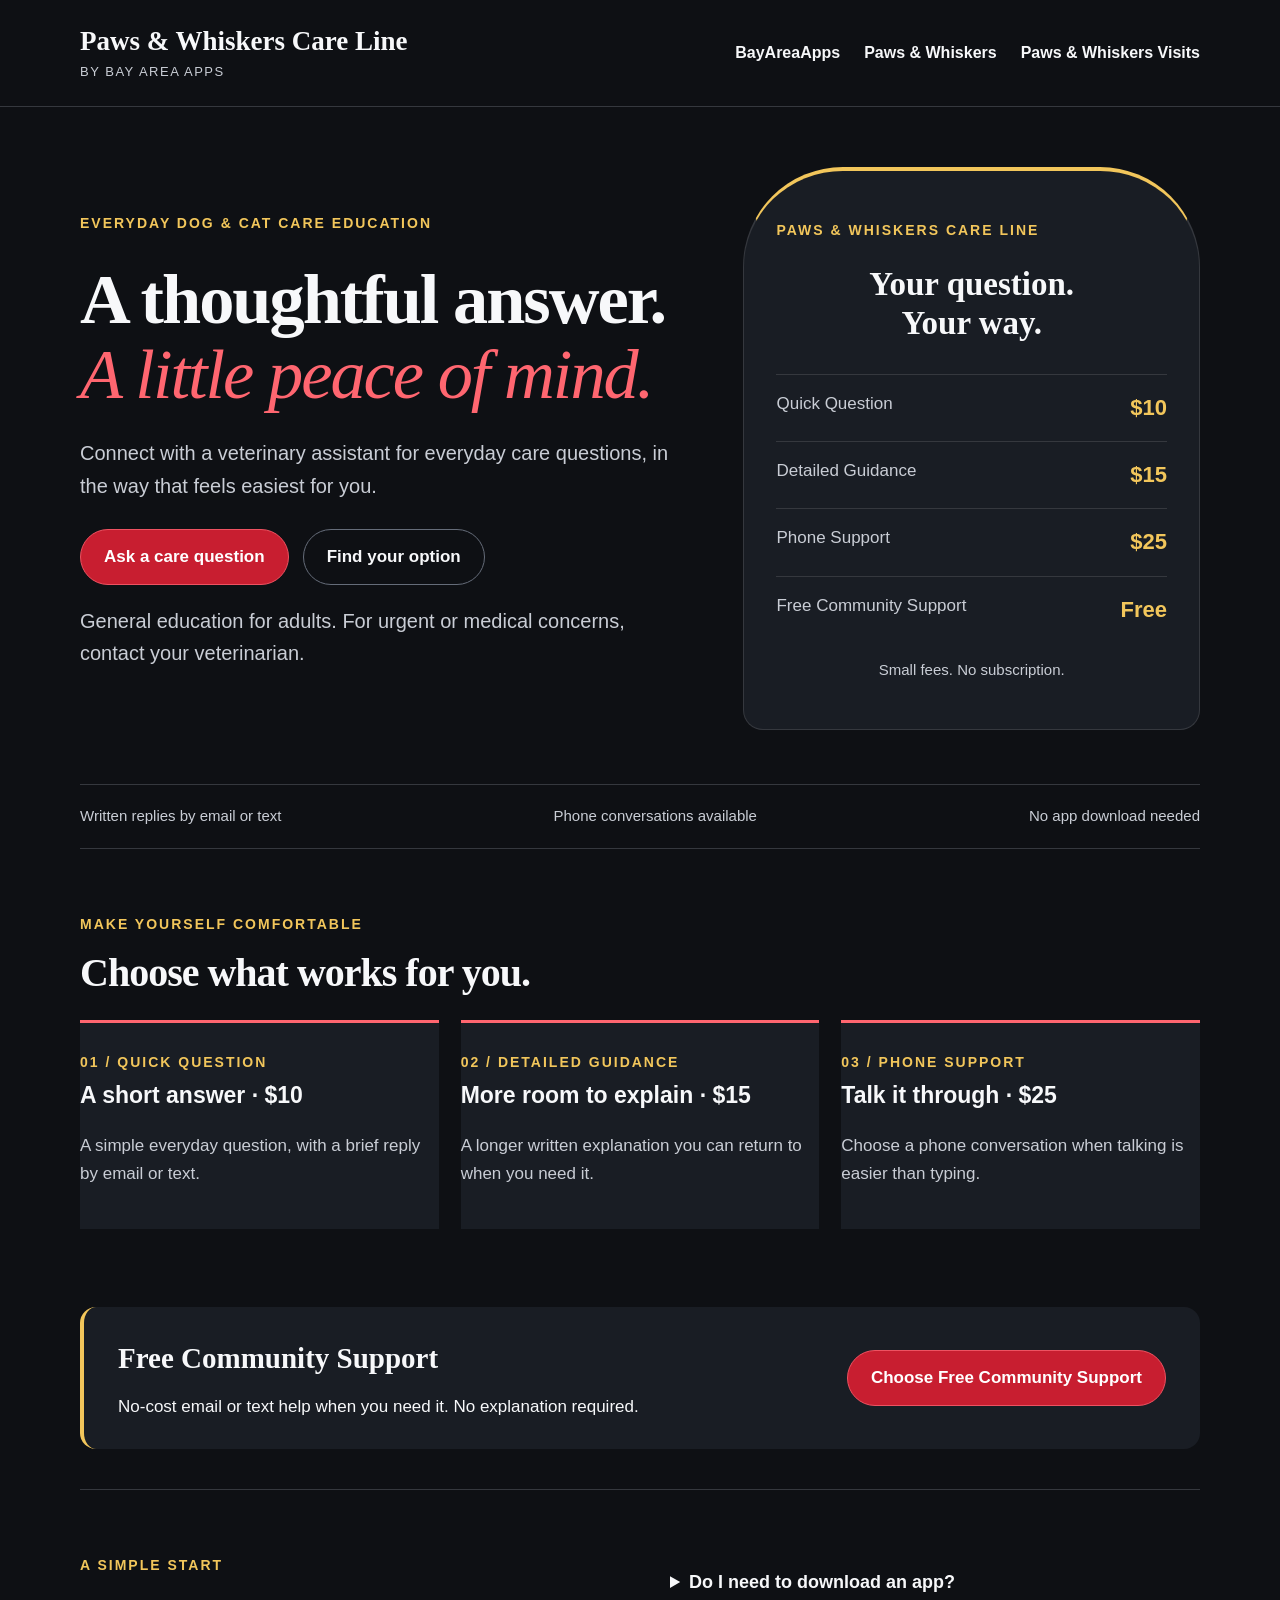
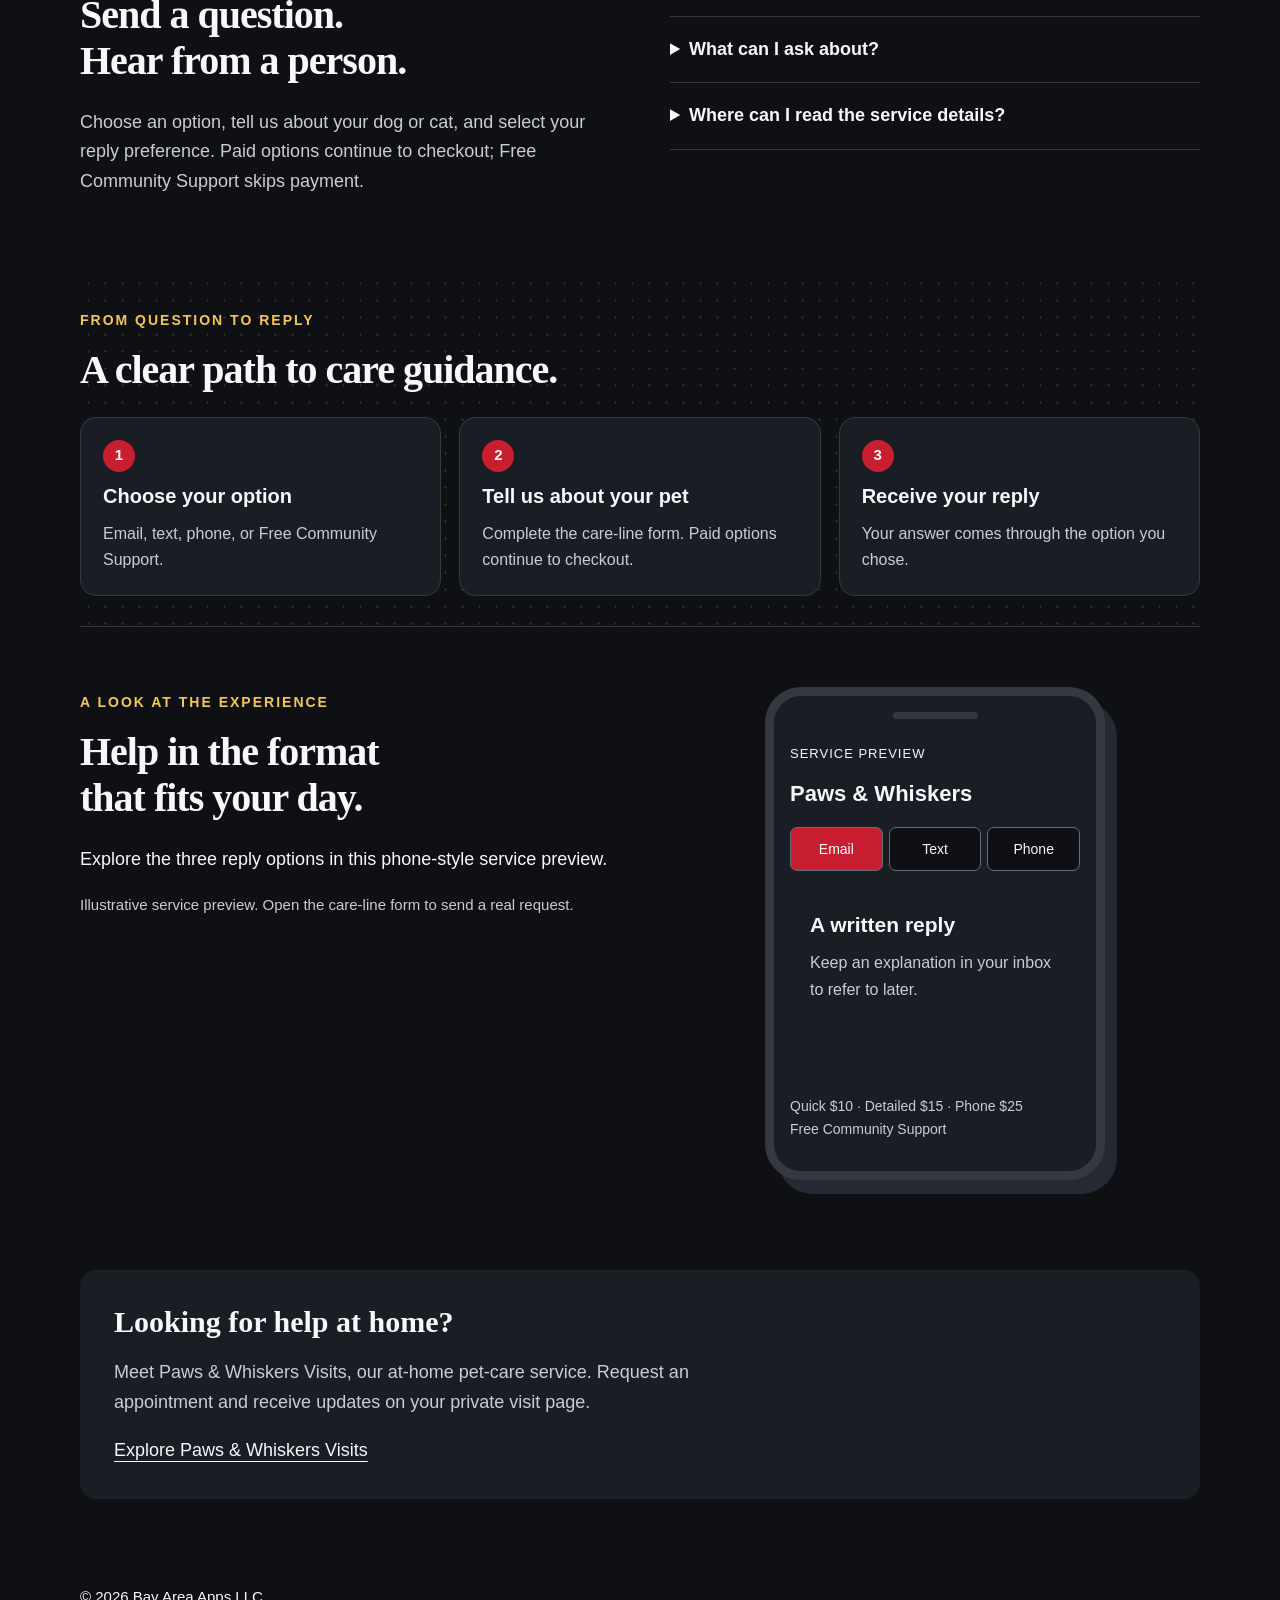
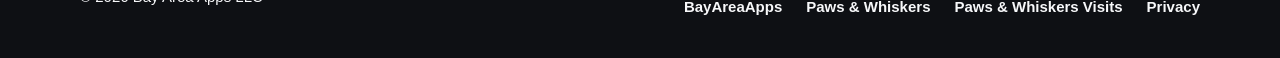
==== commit 93b99cdd: "Remove website artwork and keep text-only pet branding" ====
--- a/paws-whiskers/index.html
+++ b/paws-whiskers/index.html
@@ -1 +1 @@
-<!doctype html><html lang="en"><head><meta charset="utf-8"><meta name="viewport" content="width=device-width,initial-scale=1"><title>Paws &amp; Whiskers Care Line | Bay Area Apps</title><meta name="description" content="Thoughtful everyday dog and cat care education by email, text, or phone. Small fees and Free Community Support."><link rel="canonical" href="https://bayareaapps.com/paws-whiskers/"><meta property="og:title" content="Paws &amp; Whiskers Care Line"><meta property="og:description" content="Thoughtful everyday dog and cat care education by email, text, or phone. Small fees and Free Community Support."><meta property="og:type" content="website"><meta property="og:url" content="https://bayareaapps.com/paws-whiskers/"><link rel="stylesheet" href="/assets/paws-theme.css"><script async src="https://pagead2.googlesyndication.com/pagead/js/adsbygoogle.js?client=ca-pub-4065093972696595" crossorigin="anonymous"></script><link rel="stylesheet" href="/assets/brand-colors.css"></head><body><a class="skip" href="#main">Skip to content</a><header><div class="wrap"><nav class="nav" aria-label="Main navigation"><a class="brand" href="/paws-whiskers/">Paws &amp; Whiskers Care Line<small>BY BAY AREA APPS</small></a><button type="button" class="menu" aria-expanded="false" aria-controls="main-links">Menu</button><div class="links" id="main-links"><a href="/">BayAreaApps</a><a href="/paws-whiskers/">Paws &amp; Whiskers</a><a href="/petassist-local/">Paws &amp; Whiskers Visits</a></div></nav></div></header><main id="main" class="wrap"><section class="intro-section"><div><span class="label">Everyday dog &amp; cat care education</span><h1>A thoughtful answer.<br><em>A little peace of mind.</em></h1><p>Connect with a veterinary assistant for everyday care questions, in the way that feels easiest for you.</p><div class="actions"><a class="button" href="https://paws-whiskers-care-line.dkjmmz6whh.workers.dev/">Ask a care question</a><a class="button secondary" href="#options">Find your option</a></div><p class="note">General education for adults. For urgent or medical concerns, contact your veterinarian.</p></div><div><figure class="art-frame"><img src="/assets/care-pets.webp" width="1000" height="667" alt="Illustration of a cheerful dog and curious cat in a cozy home" fetchpriority="high"><figcaption class="art-tag"><span class="float-symbol" aria-hidden="true"><svg xmlns="http://www.w3.org/2000/svg" width="26" height="26" viewBox="0 0 24 24" fill="none" stroke="currentColor" stroke-width="2" stroke-linecap="round" stroke-linejoin="round" class="feather feather-heart" aria-hidden="true" focusable="false"><path d="M20.84 4.61a5.5 5.5 0 0 0-7.78 0L12 5.67l-1.06-1.06a5.5 5.5 0 0 0-7.78 7.78l1.06 1.06L12 21.23l7.78-7.78 1.06-1.06a5.5 5.5 0 0 0 0-7.78z"></path></svg></span> Everyday care. A personal touch.</figcaption></figure><aside class="care-card"><span class="label">Paws &amp; Whiskers Care Line</span><h2>Your question.<br>Your way.</h2><div class="care-row"><span>Quick Question</span><strong>$10</strong></div><div class="care-row"><span>Detailed Guidance</span><strong>$15</strong></div><div class="care-row"><span>Phone Support</span><strong>$25</strong></div><div class="care-row"><span>Free Community Support</span><strong>Free</strong></div><p class="note">Small fees. No subscription.</p></aside></div></section><div class="ribbon"><span>Written replies by email or text</span><span>Phone conversations available</span><span>No app download needed</span></div><section class="section" id="options"><span class="label">Make yourself comfortable</span><h2>Choose what works for you.</h2><div class="grid"><article class="option"><span class="step">01 / QUICK QUESTION</span><span class="visual-icon" aria-hidden="true"><svg xmlns="http://www.w3.org/2000/svg" width="26" height="26" viewBox="0 0 24 24" fill="none" stroke="currentColor" stroke-width="2" stroke-linecap="round" stroke-linejoin="round" class="feather feather-message-circle" aria-hidden="true" focusable="false"><path d="M21 11.5a8.38 8.38 0 0 1-.9 3.8 8.5 8.5 0 0 1-7.6 4.7 8.38 8.38 0 0 1-3.8-.9L3 21l1.9-5.7a8.38 8.38 0 0 1-.9-3.8 8.5 8.5 0 0 1 4.7-7.6 8.38 8.38 0 0 1 3.8-.9h.5a8.48 8.48 0 0 1 8 8v.5z"></path></svg></span><h3>A short answer · $10</h3><p>A simple everyday question, with a brief reply by email or text.</p></article><article class="option"><span class="step">02 / DETAILED GUIDANCE</span><span class="visual-icon" aria-hidden="true"><svg xmlns="http://www.w3.org/2000/svg" width="26" height="26" viewBox="0 0 24 24" fill="none" stroke="currentColor" stroke-width="2" stroke-linecap="round" stroke-linejoin="round" class="feather feather-mail" aria-hidden="true" focusable="false"><path d="M4 4h16c1.1 0 2 .9 2 2v12c0 1.1-.9 2-2 2H4c-1.1 0-2-.9-2-2V6c0-1.1.9-2 2-2z"></path><polyline points="22,6 12,13 2,6"></polyline></svg></span><h3>More room to explain · $15</h3><p>A longer written explanation you can return to when you need it.</p></article><article class="option"><span class="step">03 / PHONE SUPPORT</span><span class="visual-icon" aria-hidden="true"><svg xmlns="http://www.w3.org/2000/svg" width="26" height="26" viewBox="0 0 24 24" fill="none" stroke="currentColor" stroke-width="2" stroke-linecap="round" stroke-linejoin="round" class="feather feather-phone" aria-hidden="true" focusable="false"><path d="M22 16.92v3a2 2 0 0 1-2.18 2 19.79 19.79 0 0 1-8.63-3.07 19.5 19.5 0 0 1-6-6 19.79 19.79 0 0 1-3.07-8.67A2 2 0 0 1 4.11 2h3a2 2 0 0 1 2 1.72 12.84 12.84 0 0 0 .7 2.81 2 2 0 0 1-.45 2.11L8.09 9.91a16 16 0 0 0 6 6l1.27-1.27a2 2 0 0 1 2.11-.45 12.84 12.84 0 0 0 2.81.7A2 2 0 0 1 22 16.92z"></path></svg></span><h3>Talk it through · $25</h3><p>Choose a phone conversation when talking is easier than typing.</p></article></div></section><section class="community"><div><h2>Free Community Support</h2><p>No-cost email or text help when you need it. No explanation required.</p></div><a class="button" href="https://paws-whiskers-care-line.dkjmmz6whh.workers.dev/">Choose Free Community Support</a></section><section class="section pair faq-section"><div><span class="label">A simple start</span><h2>Send a question.<br>Hear from a person.</h2><p>Choose an option, tell us about your dog or cat, and select your reply preference. Paid options continue to checkout; Free Community Support skips payment.</p></div><div><details><summary>Do I need to download an app?</summary><p>No. Send your question using the website. Your reply comes by email, text, or phone.</p></details><details><summary>What can I ask about?</summary><p>General everyday care education and preparing questions for your veterinarian. This care line does not diagnose, prescribe, or provide treatment plans.</p></details><details><summary>Where can I read the service details?</summary><p>Review the <a href="https://paws-whiskers-care-line.dkjmmz6whh.workers.dev/terms.html">service and refund terms</a> and <a href="https://paws-whiskers-care-line.dkjmmz6whh.workers.dev/privacy.html">care-line privacy notice</a>.</p></details></div></section><section class="section pattern-band visual-area"><span class="label">From question to reply</span><h2>A clear path to care guidance.</h2><ol class="flow" aria-label="How the care line works"><li><span class="step-count">1</span><strong>Choose your option</strong><p>Email, text, phone, or Free Community Support.</p></li><li><span class="step-count">2</span><strong>Tell us about your pet</strong><p>Complete the care-line form. Paid options continue to checkout.</p></li><li><span class="step-count">3</span><strong>Receive your reply</strong><p>Your answer comes through the option you chose.</p></li></ol></section><section class="section pair preview-section"><div><span class="label">A look at the experience</span><h2>Help in the format<br>that fits your day.</h2><p>Explore the three reply options in this phone-style service preview.</p><p class="note">Illustrative service preview. Open the care-line form to send a real request.</p><button class="motion-toggle" type="button" data-motion-toggle aria-pressed="false">Pause animations</button></div><div class="phone" data-preview-group><div class="phone-top" aria-hidden="true"></div><p class="preview-tag">Service preview</p><h3 class="phone-title">Paws &amp; Whiskers</h3><div class="phone-tabs" aria-label="Preview reply options"><button type="button" data-preview-tab="email" aria-pressed="true">Email</button><button type="button" data-preview-tab="text" aria-pressed="false">Text</button><button type="button" data-preview-tab="phone" aria-pressed="false">Phone</button></div><div class="phone-panel" data-preview-panel="email"><span class="visual-icon" aria-hidden="true"><svg xmlns="http://www.w3.org/2000/svg" width="26" height="26" viewBox="0 0 24 24" fill="none" stroke="currentColor" stroke-width="2" stroke-linecap="round" stroke-linejoin="round" class="feather feather-mail" aria-hidden="true" focusable="false"><path d="M4 4h16c1.1 0 2 .9 2 2v12c0 1.1-.9 2-2 2H4c-1.1 0-2-.9-2-2V6c0-1.1.9-2 2-2z"></path><polyline points="22,6 12,13 2,6"></polyline></svg></span><h3>A written reply</h3><p>Keep an explanation in your inbox to refer to later.</p></div><div class="phone-panel" data-preview-panel="text" hidden><span class="visual-icon" aria-hidden="true"><svg xmlns="http://www.w3.org/2000/svg" width="26" height="26" viewBox="0 0 24 24" fill="none" stroke="currentColor" stroke-width="2" stroke-linecap="round" stroke-linejoin="round" class="feather feather-message-circle" aria-hidden="true" focusable="false"><path d="M21 11.5a8.38 8.38 0 0 1-.9 3.8 8.5 8.5 0 0 1-7.6 4.7 8.38 8.38 0 0 1-3.8-.9L3 21l1.9-5.7a8.38 8.38 0 0 1-.9-3.8 8.5 8.5 0 0 1 4.7-7.6 8.38 8.38 0 0 1 3.8-.9h.5a8.48 8.48 0 0 1 8 8v.5z"></path></svg></span><h3>Guidance by text</h3><p>Choose a written response sent to your phone.</p></div><div class="phone-panel" data-preview-panel="phone" hidden><span class="visual-icon" aria-hidden="true"><svg xmlns="http://www.w3.org/2000/svg" width="26" height="26" viewBox="0 0 24 24" fill="none" stroke="currentColor" stroke-width="2" stroke-linecap="round" stroke-linejoin="round" class="feather feather-phone" aria-hidden="true" focusable="false"><path d="M22 16.92v3a2 2 0 0 1-2.18 2 19.79 19.79 0 0 1-8.63-3.07 19.5 19.5 0 0 1-6-6 19.79 19.79 0 0 1-3.07-8.67A2 2 0 0 1 4.11 2h3a2 2 0 0 1 2 1.72 12.84 12.84 0 0 0 .7 2.81 2 2 0 0 1-.45 2.11L8.09 9.91a16 16 0 0 0 6 6l1.27-1.27a2 2 0 0 1 2.11-.45 12.84 12.84 0 0 0 2.81.7A2 2 0 0 1 22 16.92z"></path></svg></span><h3>Talk it through</h3><p>Choose phone support when a conversation is easier.</p></div><p class="phone-mini">Quick $10 · Detailed $15 · Phone $25<br>Free Community Support</p></div></section><section class="section"><div class="illustration-strip"><div><span class="label">A moment for your pets</span><h2>Everyday care,<br>with a little warmth.</h2><p>A short illustrated moment celebrating the dogs and cats we care for.</p><p class="note">Press play to watch the six-second clip. No sound.</p></div><figure class="media-box"><video controls muted loop playsinline preload="none" poster="/assets/care-pets.webp" aria-label="Six-second dog and cat illustration with gentle camera movement"><source src="/assets/care-moment.mp4" type="video/mp4">Your browser does not support this video.</video><figcaption>A gentle dog-and-cat illustration loop.</figcaption></figure></div></section><section class="sister"><h2>Looking for help at home?</h2><p>Meet Paws &amp; Whiskers Visits, our at-home pet-care service. Request an appointment and receive updates on your private visit page.</p><a href="/petassist-local/">Explore Paws &amp; Whiskers Visits</a></section></main><footer><div class="wrap"><span>© 2026 Bay Area Apps LLC</span><nav class="links" aria-label="Footer navigation"><a href="/">BayAreaApps</a><a href="/paws-whiskers/">Paws &amp; Whiskers</a><a href="/petassist-local/">Paws &amp; Whiskers Visits</a><a href="/privacy/">Privacy</a></nav></div></footer><script>const menu=document.querySelector('.menu'),links=document.querySelector('#main-links');menu.addEventListener('click',()=>{menu.setAttribute('aria-expanded',String(links.classList.toggle('open')))});links.addEventListener('click',e=>{if(e.target.closest('a')){links.classList.remove('open');menu.setAttribute('aria-expanded','false')}});document.addEventListener('keydown',e=>{if(e.key==='Escape'&&links.classList.contains('open')){links.classList.remove('open');menu.setAttribute('aria-expanded','false');menu.focus()}});</script><script src="/assets/visual-previews.js" defer></script></body></html>+<!doctype html><html lang="en"><head><meta charset="utf-8"><meta name="viewport" content="width=device-width,initial-scale=1"><title>Paws &amp; Whiskers Care Line | Bay Area Apps</title><meta name="description" content="Thoughtful everyday dog and cat care education by email, text, or phone. Small fees and Free Community Support."><link rel="canonical" href="https://bayareaapps.com/paws-whiskers/"><meta property="og:title" content="Paws &amp; Whiskers Care Line"><meta property="og:description" content="Thoughtful everyday dog and cat care education by email, text, or phone. Small fees and Free Community Support."><meta property="og:type" content="website"><meta property="og:url" content="https://bayareaapps.com/paws-whiskers/"><link rel="stylesheet" href="/assets/paws-theme.css"><script async src="https://pagead2.googlesyndication.com/pagead/js/adsbygoogle.js?client=ca-pub-4065093972696595" crossorigin="anonymous"></script><link rel="stylesheet" href="/assets/brand-colors.css"></head><body><a class="skip" href="#main">Skip to content</a><header><div class="wrap"><nav class="nav" aria-label="Main navigation"><a class="brand" href="/paws-whiskers/">Paws &amp; Whiskers Care Line<small>BY BAY AREA APPS</small></a><button type="button" class="menu" aria-expanded="false" aria-controls="main-links">Menu</button><div class="links" id="main-links"><a href="/">BayAreaApps</a><a href="/paws-whiskers/">Paws &amp; Whiskers</a><a href="/petassist-local/">Paws &amp; Whiskers Visits</a></div></nav></div></header><main id="main" class="wrap"><section class="intro-section"><div><span class="label">Everyday dog &amp; cat care education</span><h1>A thoughtful answer.<br><em>A little peace of mind.</em></h1><p>Connect with a veterinary assistant for everyday care questions, in the way that feels easiest for you.</p><div class="actions"><a class="button" href="https://paws-whiskers-care-line.dkjmmz6whh.workers.dev/">Ask a care question</a><a class="button secondary" href="#options">Find your option</a></div><p class="note">General education for adults. For urgent or medical concerns, contact your veterinarian.</p></div><div><aside class="care-card"><span class="label">Paws &amp; Whiskers Care Line</span><h2>Your question.<br>Your way.</h2><div class="care-row"><span>Quick Question</span><strong>$10</strong></div><div class="care-row"><span>Detailed Guidance</span><strong>$15</strong></div><div class="care-row"><span>Phone Support</span><strong>$25</strong></div><div class="care-row"><span>Free Community Support</span><strong>Free</strong></div><p class="note">Small fees. No subscription.</p></aside></div></section><div class="ribbon"><span>Written replies by email or text</span><span>Phone conversations available</span><span>No app download needed</span></div><section class="section" id="options"><span class="label">Make yourself comfortable</span><h2>Choose what works for you.</h2><div class="grid"><article class="option"><span class="step">01 / QUICK QUESTION</span><h3>A short answer · $10</h3><p>A simple everyday question, with a brief reply by email or text.</p></article><article class="option"><span class="step">02 / DETAILED GUIDANCE</span><h3>More room to explain · $15</h3><p>A longer written explanation you can return to when you need it.</p></article><article class="option"><span class="step">03 / PHONE SUPPORT</span><h3>Talk it through · $25</h3><p>Choose a phone conversation when talking is easier than typing.</p></article></div></section><section class="community"><div><h2>Free Community Support</h2><p>No-cost email or text help when you need it. No explanation required.</p></div><a class="button" href="https://paws-whiskers-care-line.dkjmmz6whh.workers.dev/">Choose Free Community Support</a></section><section class="section pair faq-section"><div><span class="label">A simple start</span><h2>Send a question.<br>Hear from a person.</h2><p>Choose an option, tell us about your dog or cat, and select your reply preference. Paid options continue to checkout; Free Community Support skips payment.</p></div><div><details><summary>Do I need to download an app?</summary><p>No. Send your question using the website. Your reply comes by email, text, or phone.</p></details><details><summary>What can I ask about?</summary><p>General everyday care education and preparing questions for your veterinarian. This care line does not diagnose, prescribe, or provide treatment plans.</p></details><details><summary>Where can I read the service details?</summary><p>Review the <a href="https://paws-whiskers-care-line.dkjmmz6whh.workers.dev/terms.html">service and refund terms</a> and <a href="https://paws-whiskers-care-line.dkjmmz6whh.workers.dev/privacy.html">care-line privacy notice</a>.</p></details></div></section><section class="section pattern-band visual-area"><span class="label">From question to reply</span><h2>A clear path to care guidance.</h2><ol class="flow" aria-label="How the care line works"><li><span class="step-count">1</span><strong>Choose your option</strong><p>Email, text, phone, or Free Community Support.</p></li><li><span class="step-count">2</span><strong>Tell us about your pet</strong><p>Complete the care-line form. Paid options continue to checkout.</p></li><li><span class="step-count">3</span><strong>Receive your reply</strong><p>Your answer comes through the option you chose.</p></li></ol></section><section class="section pair preview-section"><div><span class="label">A look at the experience</span><h2>Help in the format<br>that fits your day.</h2><p>Explore the three reply options in this phone-style service preview.</p><p class="note">Illustrative service preview. Open the care-line form to send a real request.</p></div><div class="phone" data-preview-group><div class="phone-top" aria-hidden="true"></div><p class="preview-tag">Service preview</p><h3 class="phone-title">Paws &amp; Whiskers</h3><div class="phone-tabs" aria-label="Preview reply options"><button type="button" data-preview-tab="email" aria-pressed="true">Email</button><button type="button" data-preview-tab="text" aria-pressed="false">Text</button><button type="button" data-preview-tab="phone" aria-pressed="false">Phone</button></div><div class="phone-panel" data-preview-panel="email"><h3>A written reply</h3><p>Keep an explanation in your inbox to refer to later.</p></div><div class="phone-panel" data-preview-panel="text" hidden><h3>Guidance by text</h3><p>Choose a written response sent to your phone.</p></div><div class="phone-panel" data-preview-panel="phone" hidden><h3>Talk it through</h3><p>Choose phone support when a conversation is easier.</p></div><p class="phone-mini">Quick $10 · Detailed $15 · Phone $25<br>Free Community Support</p></div></section><section class="sister"><h2>Looking for help at home?</h2><p>Meet Paws &amp; Whiskers Visits, our at-home pet-care service. Request an appointment and receive updates on your private visit page.</p><a href="/petassist-local/">Explore Paws &amp; Whiskers Visits</a></section></main><footer><div class="wrap"><span>© 2026 Bay Area Apps LLC</span><nav class="links" aria-label="Footer navigation"><a href="/">BayAreaApps</a><a href="/paws-whiskers/">Paws &amp; Whiskers</a><a href="/petassist-local/">Paws &amp; Whiskers Visits</a><a href="/privacy/">Privacy</a></nav></div></footer><script>const menu=document.querySelector('.menu'),links=document.querySelector('#main-links');menu.addEventListener('click',()=>{menu.setAttribute('aria-expanded',String(links.classList.toggle('open')))});links.addEventListener('click',e=>{if(e.target.closest('a')){links.classList.remove('open');menu.setAttribute('aria-expanded','false')}});document.addEventListener('keydown',e=>{if(e.key==='Escape'&&links.classList.contains('open')){links.classList.remove('open');menu.setAttribute('aria-expanded','false');menu.focus()}});</script><script src="/assets/visual-previews.js" defer></script></body></html>
--- a/assets/brand-colors.css
+++ b/assets/brand-colors.css
@@ -1,2 +1,4 @@
 :root{--canvas:#0e1014;--surface:#191d24;--text:#f7f8fa;--muted:#c9cdd5;--stroke:#35383e;--red:#c81e30;--red-light:#ff6670;--gold:#f2c65b}
 body{background:var(--canvas);color:var(--text)}header,.top,footer,.section,.availability,.ribbon,.faq-section,.preview-section,.owner-provider,details{border-color:var(--stroke)}header,footer{background:var(--canvas);color:var(--text)}.label,.eyebrow,.kicker,.step,.number,.feature .step{color:var(--gold)}.hero h1 span,.intro-section h1 em{color:var(--red-light)}.brand small,.hero p,.intro-section p,.option p,.faq-section p,.sister p,.feature p,.ribbon,.availability,.note,.phone-mini{color:var(--muted)}.button,.project .button,.project.green .button{background:var(--red);border-color:#ee5261;color:white}.button:hover{background:#ac1929}.button.secondary,.button.outline{background:transparent;color:var(--text);border-color:#656c79}.button.light{background:var(--gold);border-color:var(--gold);color:#191609}.care-card,.hero-card,.feature,.option,.community,.sister,.phone,.phone-panel,.media-box,.flow li,.project,.project.green{background:var(--surface);color:var(--text);border-color:var(--stroke)}.care-card{border:1px solid var(--stroke);border-top:4px solid var(--gold)}.care-card .label{color:var(--gold)}.care-card .note,.care-row,.flow li p,.phone-panel p{color:var(--muted)}.care-row,.route,.project-top{border-color:var(--stroke)}.care-row strong,.route span{color:var(--gold)}.community{border-left:4px solid var(--gold)}.launch{background:var(--surface);color:var(--text);border:1px solid var(--stroke);border-top:4px solid var(--red)}.launch .label{color:var(--gold)}.visual-icon{background:#362a19;color:var(--gold)}.art-frame{border-color:var(--stroke)}.art-tag{background:var(--gold);color:#191609}.flow li .step-count{background:var(--red);color:white}.phone{border-color:var(--stroke);box-shadow:12px 14px 0 #252932}.phone-top{background:var(--stroke)}.phone-tabs button{background:var(--canvas);color:var(--text);border-color:#656c79}.phone-tabs button[aria-pressed=true]{background:var(--red);color:white}.pattern-band{background-image:radial-gradient(#f2c65b25 1.2px,transparent 1.2px)}.option{border-top-color:var(--red-light)}.project .badge{border-color:#656c79}.project.green .project-number,.project-number{color:var(--gold)}.phone-mini{color:var(--muted)!important}a:focus-visible,button:focus-visible,summary:focus-visible,input:focus-visible,select:focus-visible,textarea:focus-visible{outline:3px solid var(--gold);outline-offset:4px}input,select,textarea{font:inherit}button{cursor:pointer}button:disabled{cursor:wait;opacity:.65}
+
+.button{max-width:100%;white-space:normal;text-align:center}
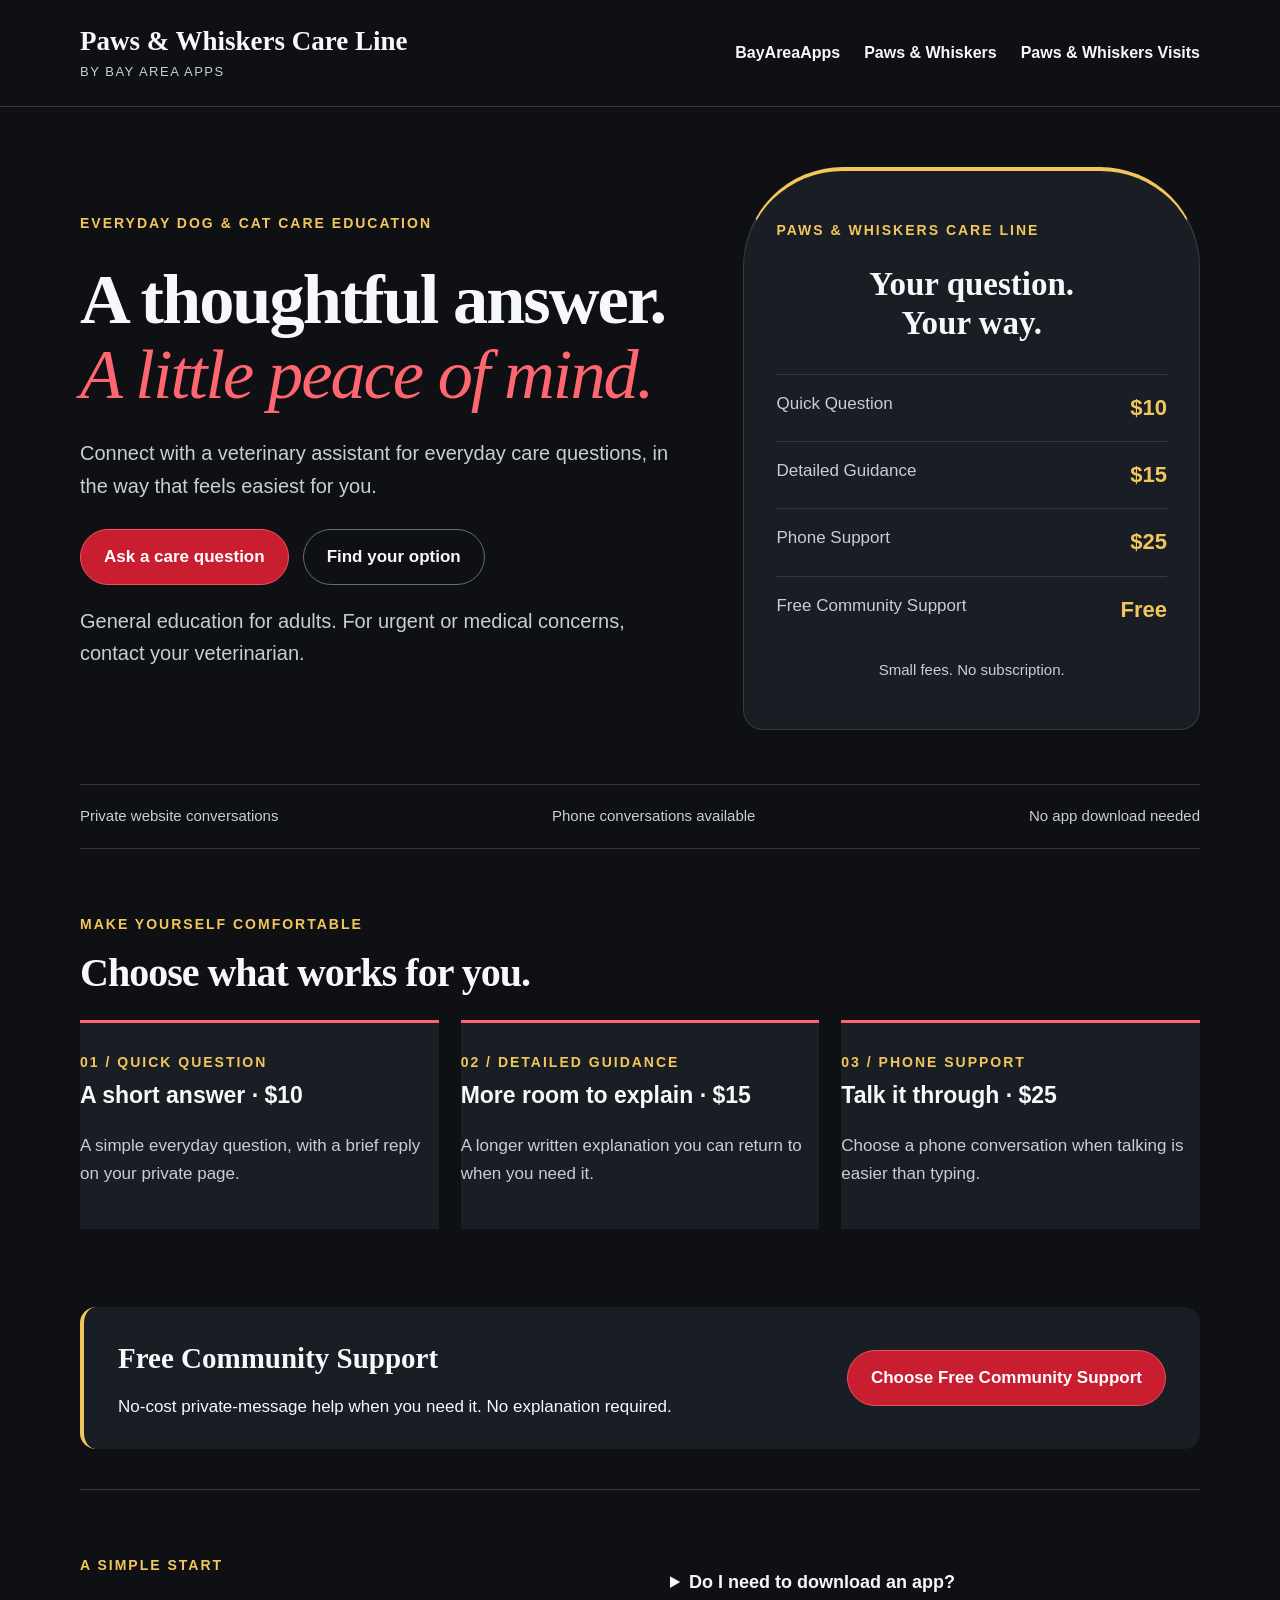
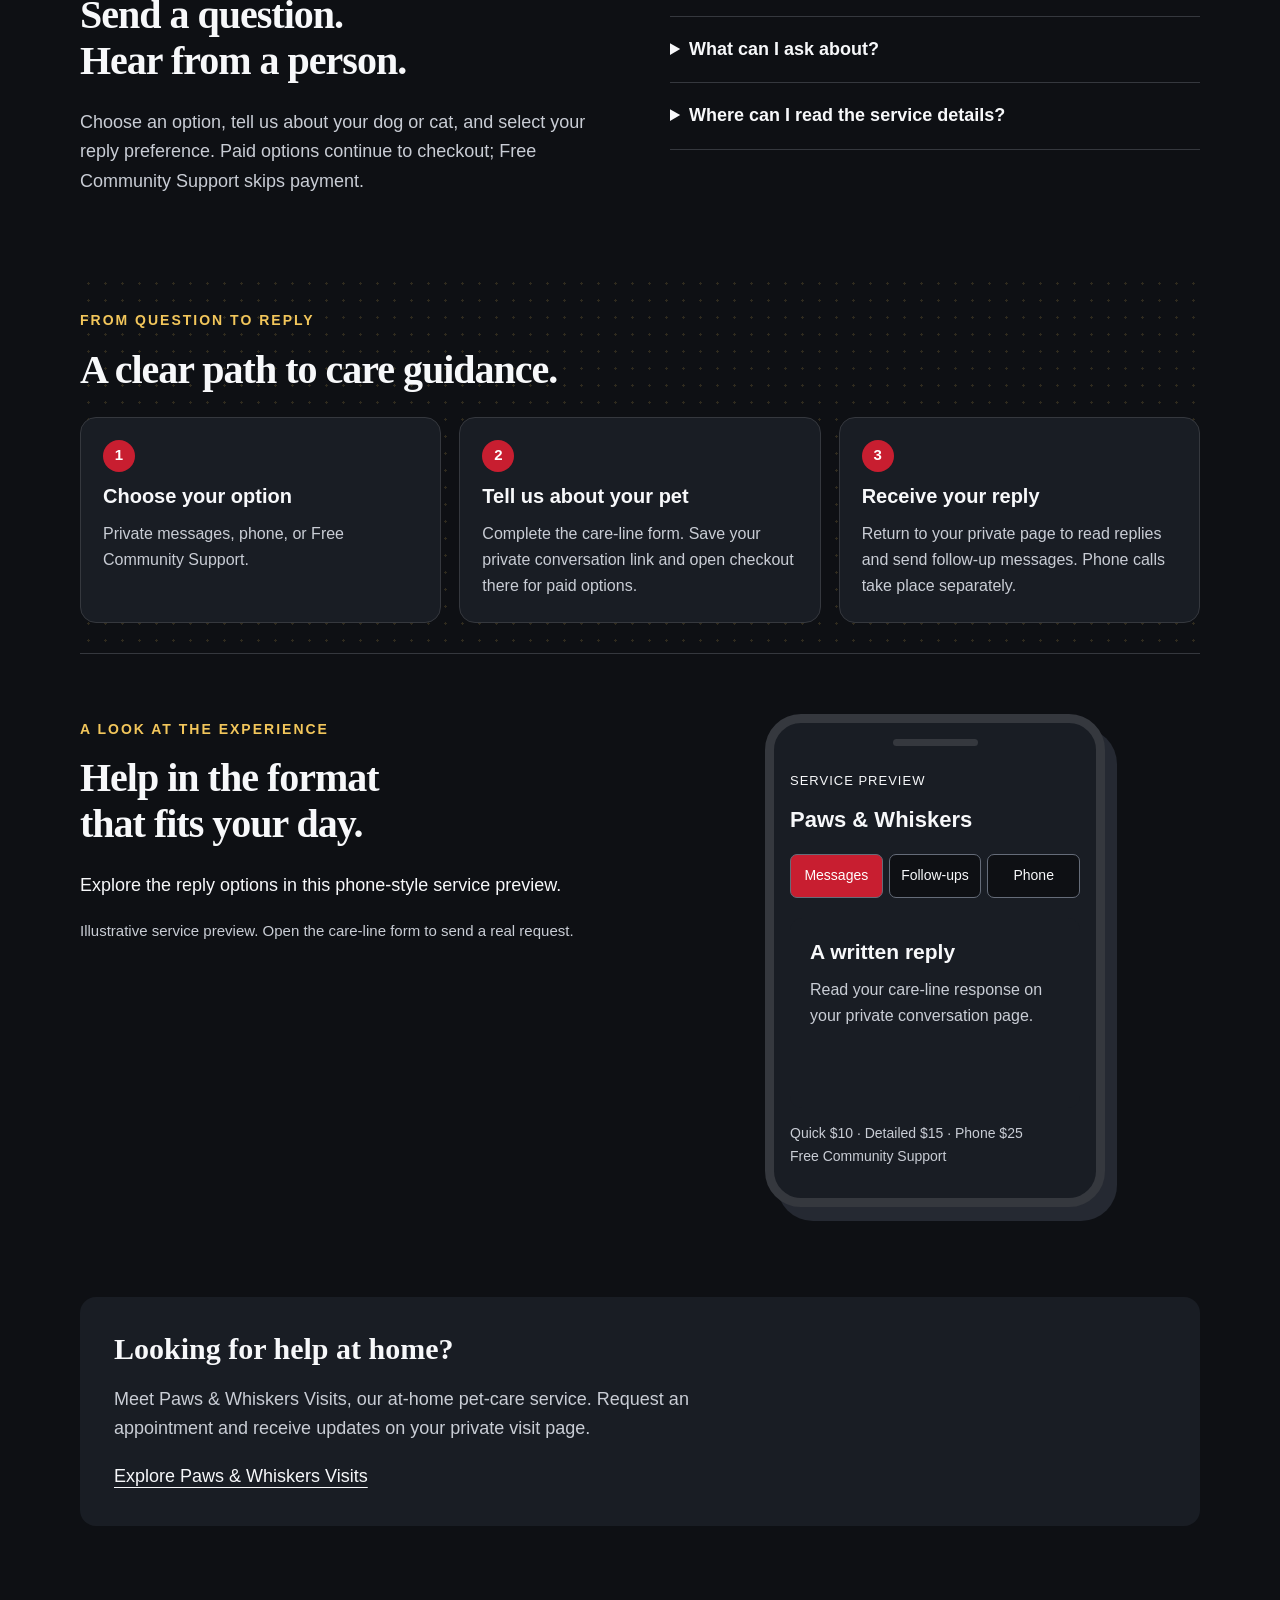
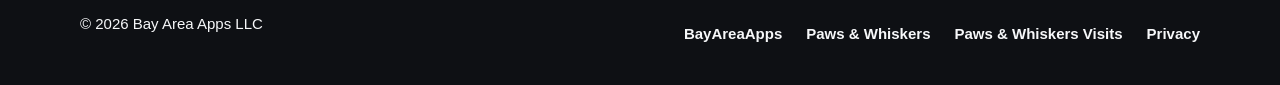
==== commit f3107283: "Describe private Care Line conversations and follow-ups" ====
--- a/paws-whiskers/index.html
+++ b/paws-whiskers/index.html
@@ -1 +1 @@
-<!doctype html><html lang="en"><head><meta charset="utf-8"><meta name="viewport" content="width=device-width,initial-scale=1"><title>Paws &amp; Whiskers Care Line | Bay Area Apps</title><meta name="description" content="Thoughtful everyday dog and cat care education by email, text, or phone. Small fees and Free Community Support."><link rel="canonical" href="https://bayareaapps.com/paws-whiskers/"><meta property="og:title" content="Paws &amp; Whiskers Care Line"><meta property="og:description" content="Thoughtful everyday dog and cat care education by email, text, or phone. Small fees and Free Community Support."><meta property="og:type" content="website"><meta property="og:url" content="https://bayareaapps.com/paws-whiskers/"><link rel="stylesheet" href="/assets/paws-theme.css"><script async src="https://pagead2.googlesyndication.com/pagead/js/adsbygoogle.js?client=ca-pub-4065093972696595" crossorigin="anonymous"></script><link rel="stylesheet" href="/assets/brand-colors.css"></head><body><a class="skip" href="#main">Skip to content</a><header><div class="wrap"><nav class="nav" aria-label="Main navigation"><a class="brand" href="/paws-whiskers/">Paws &amp; Whiskers Care Line<small>BY BAY AREA APPS</small></a><button type="button" class="menu" aria-expanded="false" aria-controls="main-links">Menu</button><div class="links" id="main-links"><a href="/">BayAreaApps</a><a href="/paws-whiskers/">Paws &amp; Whiskers</a><a href="/petassist-local/">Paws &amp; Whiskers Visits</a></div></nav></div></header><main id="main" class="wrap"><section class="intro-section"><div><span class="label">Everyday dog &amp; cat care education</span><h1>A thoughtful answer.<br><em>A little peace of mind.</em></h1><p>Connect with a veterinary assistant for everyday care questions, in the way that feels easiest for you.</p><div class="actions"><a class="button" href="https://paws-whiskers-care-line.dkjmmz6whh.workers.dev/">Ask a care question</a><a class="button secondary" href="#options">Find your option</a></div><p class="note">General education for adults. For urgent or medical concerns, contact your veterinarian.</p></div><div><aside class="care-card"><span class="label">Paws &amp; Whiskers Care Line</span><h2>Your question.<br>Your way.</h2><div class="care-row"><span>Quick Question</span><strong>$10</strong></div><div class="care-row"><span>Detailed Guidance</span><strong>$15</strong></div><div class="care-row"><span>Phone Support</span><strong>$25</strong></div><div class="care-row"><span>Free Community Support</span><strong>Free</strong></div><p class="note">Small fees. No subscription.</p></aside></div></section><div class="ribbon"><span>Written replies by email or text</span><span>Phone conversations available</span><span>No app download needed</span></div><section class="section" id="options"><span class="label">Make yourself comfortable</span><h2>Choose what works for you.</h2><div class="grid"><article class="option"><span class="step">01 / QUICK QUESTION</span><h3>A short answer · $10</h3><p>A simple everyday question, with a brief reply by email or text.</p></article><article class="option"><span class="step">02 / DETAILED GUIDANCE</span><h3>More room to explain · $15</h3><p>A longer written explanation you can return to when you need it.</p></article><article class="option"><span class="step">03 / PHONE SUPPORT</span><h3>Talk it through · $25</h3><p>Choose a phone conversation when talking is easier than typing.</p></article></div></section><section class="community"><div><h2>Free Community Support</h2><p>No-cost email or text help when you need it. No explanation required.</p></div><a class="button" href="https://paws-whiskers-care-line.dkjmmz6whh.workers.dev/">Choose Free Community Support</a></section><section class="section pair faq-section"><div><span class="label">A simple start</span><h2>Send a question.<br>Hear from a person.</h2><p>Choose an option, tell us about your dog or cat, and select your reply preference. Paid options continue to checkout; Free Community Support skips payment.</p></div><div><details><summary>Do I need to download an app?</summary><p>No. Send your question using the website. Your reply comes by email, text, or phone.</p></details><details><summary>What can I ask about?</summary><p>General everyday care education and preparing questions for your veterinarian. This care line does not diagnose, prescribe, or provide treatment plans.</p></details><details><summary>Where can I read the service details?</summary><p>Review the <a href="https://paws-whiskers-care-line.dkjmmz6whh.workers.dev/terms.html">service and refund terms</a> and <a href="https://paws-whiskers-care-line.dkjmmz6whh.workers.dev/privacy.html">care-line privacy notice</a>.</p></details></div></section><section class="section pattern-band visual-area"><span class="label">From question to reply</span><h2>A clear path to care guidance.</h2><ol class="flow" aria-label="How the care line works"><li><span class="step-count">1</span><strong>Choose your option</strong><p>Email, text, phone, or Free Community Support.</p></li><li><span class="step-count">2</span><strong>Tell us about your pet</strong><p>Complete the care-line form. Paid options continue to checkout.</p></li><li><span class="step-count">3</span><strong>Receive your reply</strong><p>Your answer comes through the option you chose.</p></li></ol></section><section class="section pair preview-section"><div><span class="label">A look at the experience</span><h2>Help in the format<br>that fits your day.</h2><p>Explore the three reply options in this phone-style service preview.</p><p class="note">Illustrative service preview. Open the care-line form to send a real request.</p></div><div class="phone" data-preview-group><div class="phone-top" aria-hidden="true"></div><p class="preview-tag">Service preview</p><h3 class="phone-title">Paws &amp; Whiskers</h3><div class="phone-tabs" aria-label="Preview reply options"><button type="button" data-preview-tab="email" aria-pressed="true">Email</button><button type="button" data-preview-tab="text" aria-pressed="false">Text</button><button type="button" data-preview-tab="phone" aria-pressed="false">Phone</button></div><div class="phone-panel" data-preview-panel="email"><h3>A written reply</h3><p>Keep an explanation in your inbox to refer to later.</p></div><div class="phone-panel" data-preview-panel="text" hidden><h3>Guidance by text</h3><p>Choose a written response sent to your phone.</p></div><div class="phone-panel" data-preview-panel="phone" hidden><h3>Talk it through</h3><p>Choose phone support when a conversation is easier.</p></div><p class="phone-mini">Quick $10 · Detailed $15 · Phone $25<br>Free Community Support</p></div></section><section class="sister"><h2>Looking for help at home?</h2><p>Meet Paws &amp; Whiskers Visits, our at-home pet-care service. Request an appointment and receive updates on your private visit page.</p><a href="/petassist-local/">Explore Paws &amp; Whiskers Visits</a></section></main><footer><div class="wrap"><span>© 2026 Bay Area Apps LLC</span><nav class="links" aria-label="Footer navigation"><a href="/">BayAreaApps</a><a href="/paws-whiskers/">Paws &amp; Whiskers</a><a href="/petassist-local/">Paws &amp; Whiskers Visits</a><a href="/privacy/">Privacy</a></nav></div></footer><script>const menu=document.querySelector('.menu'),links=document.querySelector('#main-links');menu.addEventListener('click',()=>{menu.setAttribute('aria-expanded',String(links.classList.toggle('open')))});links.addEventListener('click',e=>{if(e.target.closest('a')){links.classList.remove('open');menu.setAttribute('aria-expanded','false')}});document.addEventListener('keydown',e=>{if(e.key==='Escape'&&links.classList.contains('open')){links.classList.remove('open');menu.setAttribute('aria-expanded','false');menu.focus()}});</script><script src="/assets/visual-previews.js" defer></script></body></html>+<!doctype html><html lang="en"><head><meta charset="utf-8"><meta name="viewport" content="width=device-width,initial-scale=1"><title>Paws &amp; Whiskers Care Line | Bay Area Apps</title><meta name="description" content="Thoughtful everyday dog and cat care education through private messages or phone. Small fees and Free Community Support."><link rel="canonical" href="https://bayareaapps.com/paws-whiskers/"><meta property="og:title" content="Paws &amp; Whiskers Care Line"><meta property="og:description" content="Thoughtful everyday dog and cat care education through private messages or phone. Small fees and Free Community Support."><meta property="og:type" content="website"><meta property="og:url" content="https://bayareaapps.com/paws-whiskers/"><link rel="stylesheet" href="/assets/paws-theme.css"><script async src="https://pagead2.googlesyndication.com/pagead/js/adsbygoogle.js?client=ca-pub-4065093972696595" crossorigin="anonymous"></script><link rel="stylesheet" href="/assets/brand-colors.css"></head><body><a class="skip" href="#main">Skip to content</a><header><div class="wrap"><nav class="nav" aria-label="Main navigation"><a class="brand" href="/paws-whiskers/">Paws &amp; Whiskers Care Line<small>BY BAY AREA APPS</small></a><button type="button" class="menu" aria-expanded="false" aria-controls="main-links">Menu</button><div class="links" id="main-links"><a href="/">BayAreaApps</a><a href="/paws-whiskers/">Paws &amp; Whiskers</a><a href="/petassist-local/">Paws &amp; Whiskers Visits</a></div></nav></div></header><main id="main" class="wrap"><section class="intro-section"><div><span class="label">Everyday dog &amp; cat care education</span><h1>A thoughtful answer.<br><em>A little peace of mind.</em></h1><p>Connect with a veterinary assistant for everyday care questions, in the way that feels easiest for you.</p><div class="actions"><a class="button" href="https://paws-whiskers-care-line.dkjmmz6whh.workers.dev/">Ask a care question</a><a class="button secondary" href="#options">Find your option</a></div><p class="note">General education for adults. For urgent or medical concerns, contact your veterinarian.</p></div><div><aside class="care-card"><span class="label">Paws &amp; Whiskers Care Line</span><h2>Your question.<br>Your way.</h2><div class="care-row"><span>Quick Question</span><strong>$10</strong></div><div class="care-row"><span>Detailed Guidance</span><strong>$15</strong></div><div class="care-row"><span>Phone Support</span><strong>$25</strong></div><div class="care-row"><span>Free Community Support</span><strong>Free</strong></div><p class="note">Small fees. No subscription.</p></aside></div></section><div class="ribbon"><span>Private website conversations</span><span>Phone conversations available</span><span>No app download needed</span></div><section class="section" id="options"><span class="label">Make yourself comfortable</span><h2>Choose what works for you.</h2><div class="grid"><article class="option"><span class="step">01 / QUICK QUESTION</span><h3>A short answer · $10</h3><p>A simple everyday question, with a brief reply on your private page.</p></article><article class="option"><span class="step">02 / DETAILED GUIDANCE</span><h3>More room to explain · $15</h3><p>A longer written explanation you can return to when you need it.</p></article><article class="option"><span class="step">03 / PHONE SUPPORT</span><h3>Talk it through · $25</h3><p>Choose a phone conversation when talking is easier than typing.</p></article></div></section><section class="community"><div><h2>Free Community Support</h2><p>No-cost private-message help when you need it. No explanation required.</p></div><a class="button" href="https://paws-whiskers-care-line.dkjmmz6whh.workers.dev/">Choose Free Community Support</a></section><section class="section pair faq-section"><div><span class="label">A simple start</span><h2>Send a question.<br>Hear from a person.</h2><p>Choose an option, tell us about your dog or cat, and select your reply preference. Paid options continue to checkout; Free Community Support skips payment.</p></div><div><details><summary>Do I need to download an app?</summary><p>No. Send your question using the website. Your reply comes through private messages or phone.</p></details><details><summary>What can I ask about?</summary><p>General everyday care education and preparing questions for your veterinarian. This care line does not diagnose, prescribe, or provide treatment plans.</p></details><details><summary>Where can I read the service details?</summary><p>Review the <a href="https://paws-whiskers-care-line.dkjmmz6whh.workers.dev/terms.html">service and refund terms</a> and <a href="https://paws-whiskers-care-line.dkjmmz6whh.workers.dev/privacy.html">care-line privacy notice</a>.</p></details></div></section><section class="section pattern-band visual-area"><span class="label">From question to reply</span><h2>A clear path to care guidance.</h2><ol class="flow" aria-label="How the care line works"><li><span class="step-count">1</span><strong>Choose your option</strong><p>Private messages, phone, or Free Community Support.</p></li><li><span class="step-count">2</span><strong>Tell us about your pet</strong><p>Complete the care-line form. Save your private conversation link and open checkout there for paid options.</p></li><li><span class="step-count">3</span><strong>Receive your reply</strong><p>Return to your private page to read replies and send follow-up messages. Phone calls take place separately.</p></li></ol></section><section class="section pair preview-section"><div><span class="label">A look at the experience</span><h2>Help in the format<br>that fits your day.</h2><p>Explore the reply options in this phone-style service preview.</p><p class="note">Illustrative service preview. Open the care-line form to send a real request.</p></div><div class="phone" data-preview-group><div class="phone-top" aria-hidden="true"></div><p class="preview-tag">Service preview</p><h3 class="phone-title">Paws &amp; Whiskers</h3><div class="phone-tabs" aria-label="Preview reply options"><button type="button" data-preview-tab="email" aria-pressed="true">Messages</button><button type="button" data-preview-tab="text" aria-pressed="false">Follow-ups</button><button type="button" data-preview-tab="phone" aria-pressed="false">Phone</button></div><div class="phone-panel" data-preview-panel="email"><h3>A written reply</h3><p>Read your care-line response on your private conversation page.</p></div><div class="phone-panel" data-preview-panel="text" hidden><h3>Keep the conversation together</h3><p>Send follow-up questions on the same private page. Bookmark it and return to check for replies.</p></div><div class="phone-panel" data-preview-panel="phone" hidden><h3>Talk it through</h3><p>Choose phone support when a conversation is easier.</p></div><p class="phone-mini">Quick $10 · Detailed $15 · Phone $25<br>Free Community Support</p></div></section><section class="sister"><h2>Looking for help at home?</h2><p>Meet Paws &amp; Whiskers Visits, our at-home pet-care service. Request an appointment and receive updates on your private visit page.</p><a href="/petassist-local/">Explore Paws &amp; Whiskers Visits</a></section></main><footer><div class="wrap"><span>© 2026 Bay Area Apps LLC</span><nav class="links" aria-label="Footer navigation"><a href="/">BayAreaApps</a><a href="/paws-whiskers/">Paws &amp; Whiskers</a><a href="/petassist-local/">Paws &amp; Whiskers Visits</a><a href="/privacy/">Privacy</a></nav></div></footer><script>const menu=document.querySelector('.menu'),links=document.querySelector('#main-links');menu.addEventListener('click',()=>{menu.setAttribute('aria-expanded',String(links.classList.toggle('open')))});links.addEventListener('click',e=>{if(e.target.closest('a')){links.classList.remove('open');menu.setAttribute('aria-expanded','false')}});document.addEventListener('keydown',e=>{if(e.key==='Escape'&&links.classList.contains('open')){links.classList.remove('open');menu.setAttribute('aria-expanded','false');menu.focus()}});</script><script src="/assets/visual-previews.js" defer></script></body></html>
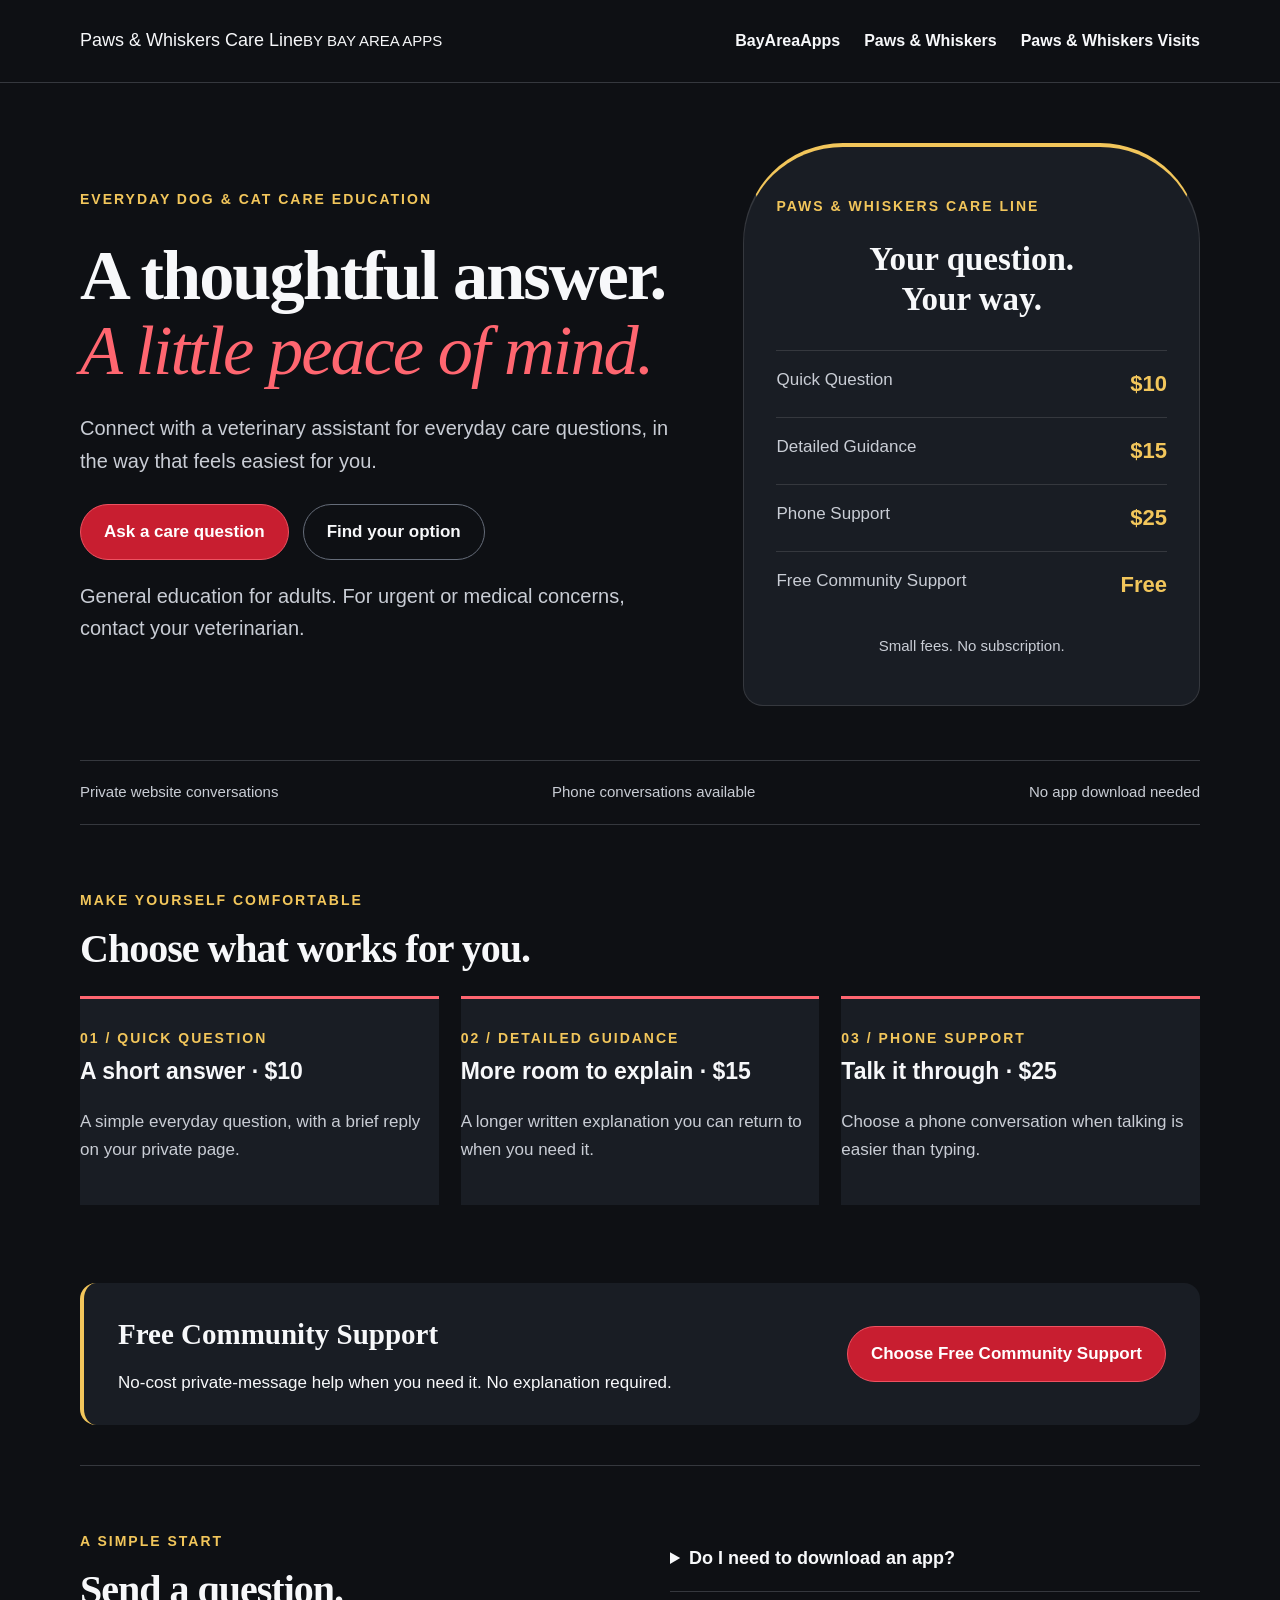
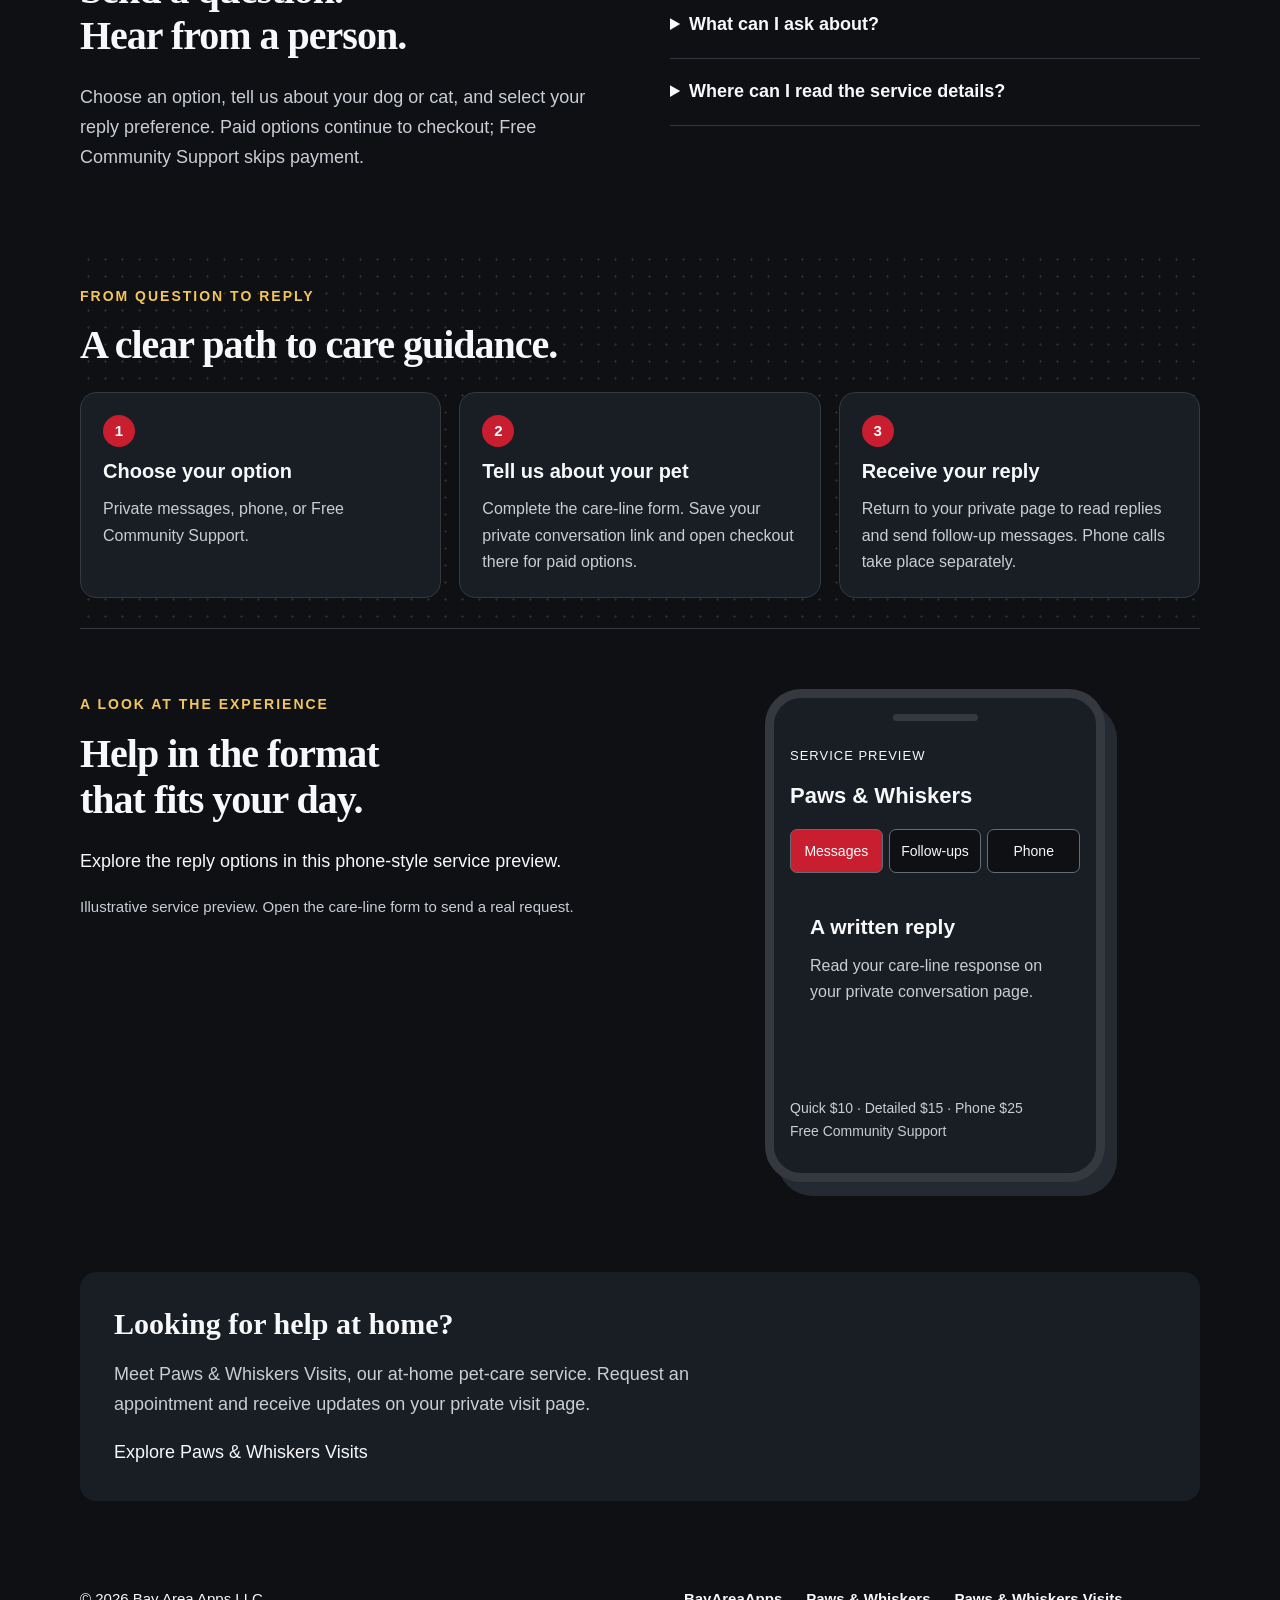
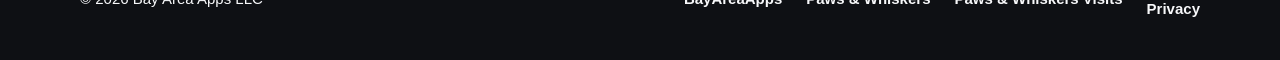
==== commit bce15a9c: "Keep company, Visits and Care Line websites independent" ====
--- a/paws-whiskers/index.html
+++ b/paws-whiskers/index.html
@@ -1 +1 @@
-<!doctype html><html lang="en"><head><meta charset="utf-8"><meta name="viewport" content="width=device-width,initial-scale=1"><title>Paws &amp; Whiskers Care Line | Bay Area Apps</title><meta name="description" content="Thoughtful everyday dog and cat care education through private messages or phone. Small fees and Free Community Support."><link rel="canonical" href="https://bayareaapps.com/paws-whiskers/"><meta property="og:title" content="Paws &amp; Whiskers Care Line"><meta property="og:description" content="Thoughtful everyday dog and cat care education through private messages or phone. Small fees and Free Community Support."><meta property="og:type" content="website"><meta property="og:url" content="https://bayareaapps.com/paws-whiskers/"><link rel="stylesheet" href="/assets/paws-theme.css"><script async src="https://pagead2.googlesyndication.com/pagead/js/adsbygoogle.js?client=ca-pub-4065093972696595" crossorigin="anonymous"></script><link rel="stylesheet" href="/assets/brand-colors.css"></head><body><a class="skip" href="#main">Skip to content</a><header><div class="wrap"><nav class="nav" aria-label="Main navigation"><a class="brand" href="/paws-whiskers/">Paws &amp; Whiskers Care Line<small>BY BAY AREA APPS</small></a><button type="button" class="menu" aria-expanded="false" aria-controls="main-links">Menu</button><div class="links" id="main-links"><a href="/">BayAreaApps</a><a href="/paws-whiskers/">Paws &amp; Whiskers</a><a href="/petassist-local/">Paws &amp; Whiskers Visits</a></div></nav></div></header><main id="main" class="wrap"><section class="intro-section"><div><span class="label">Everyday dog &amp; cat care education</span><h1>A thoughtful answer.<br><em>A little peace of mind.</em></h1><p>Connect with a veterinary assistant for everyday care questions, in the way that feels easiest for you.</p><div class="actions"><a class="button" href="https://paws-whiskers-care-line.dkjmmz6whh.workers.dev/">Ask a care question</a><a class="button secondary" href="#options">Find your option</a></div><p class="note">General education for adults. For urgent or medical concerns, contact your veterinarian.</p></div><div><aside class="care-card"><span class="label">Paws &amp; Whiskers Care Line</span><h2>Your question.<br>Your way.</h2><div class="care-row"><span>Quick Question</span><strong>$10</strong></div><div class="care-row"><span>Detailed Guidance</span><strong>$15</strong></div><div class="care-row"><span>Phone Support</span><strong>$25</strong></div><div class="care-row"><span>Free Community Support</span><strong>Free</strong></div><p class="note">Small fees. No subscription.</p></aside></div></section><div class="ribbon"><span>Private website conversations</span><span>Phone conversations available</span><span>No app download needed</span></div><section class="section" id="options"><span class="label">Make yourself comfortable</span><h2>Choose what works for you.</h2><div class="grid"><article class="option"><span class="step">01 / QUICK QUESTION</span><h3>A short answer · $10</h3><p>A simple everyday question, with a brief reply on your private page.</p></article><article class="option"><span class="step">02 / DETAILED GUIDANCE</span><h3>More room to explain · $15</h3><p>A longer written explanation you can return to when you need it.</p></article><article class="option"><span class="step">03 / PHONE SUPPORT</span><h3>Talk it through · $25</h3><p>Choose a phone conversation when talking is easier than typing.</p></article></div></section><section class="community"><div><h2>Free Community Support</h2><p>No-cost private-message help when you need it. No explanation required.</p></div><a class="button" href="https://paws-whiskers-care-line.dkjmmz6whh.workers.dev/">Choose Free Community Support</a></section><section class="section pair faq-section"><div><span class="label">A simple start</span><h2>Send a question.<br>Hear from a person.</h2><p>Choose an option, tell us about your dog or cat, and select your reply preference. Paid options continue to checkout; Free Community Support skips payment.</p></div><div><details><summary>Do I need to download an app?</summary><p>No. Send your question using the website. Your reply comes through private messages or phone.</p></details><details><summary>What can I ask about?</summary><p>General everyday care education and preparing questions for your veterinarian. This care line does not diagnose, prescribe, or provide treatment plans.</p></details><details><summary>Where can I read the service details?</summary><p>Review the <a href="https://paws-whiskers-care-line.dkjmmz6whh.workers.dev/terms.html">service and refund terms</a> and <a href="https://paws-whiskers-care-line.dkjmmz6whh.workers.dev/privacy.html">care-line privacy notice</a>.</p></details></div></section><section class="section pattern-band visual-area"><span class="label">From question to reply</span><h2>A clear path to care guidance.</h2><ol class="flow" aria-label="How the care line works"><li><span class="step-count">1</span><strong>Choose your option</strong><p>Private messages, phone, or Free Community Support.</p></li><li><span class="step-count">2</span><strong>Tell us about your pet</strong><p>Complete the care-line form. Save your private conversation link and open checkout there for paid options.</p></li><li><span class="step-count">3</span><strong>Receive your reply</strong><p>Return to your private page to read replies and send follow-up messages. Phone calls take place separately.</p></li></ol></section><section class="section pair preview-section"><div><span class="label">A look at the experience</span><h2>Help in the format<br>that fits your day.</h2><p>Explore the reply options in this phone-style service preview.</p><p class="note">Illustrative service preview. Open the care-line form to send a real request.</p></div><div class="phone" data-preview-group><div class="phone-top" aria-hidden="true"></div><p class="preview-tag">Service preview</p><h3 class="phone-title">Paws &amp; Whiskers</h3><div class="phone-tabs" aria-label="Preview reply options"><button type="button" data-preview-tab="email" aria-pressed="true">Messages</button><button type="button" data-preview-tab="text" aria-pressed="false">Follow-ups</button><button type="button" data-preview-tab="phone" aria-pressed="false">Phone</button></div><div class="phone-panel" data-preview-panel="email"><h3>A written reply</h3><p>Read your care-line response on your private conversation page.</p></div><div class="phone-panel" data-preview-panel="text" hidden><h3>Keep the conversation together</h3><p>Send follow-up questions on the same private page. Bookmark it and return to check for replies.</p></div><div class="phone-panel" data-preview-panel="phone" hidden><h3>Talk it through</h3><p>Choose phone support when a conversation is easier.</p></div><p class="phone-mini">Quick $10 · Detailed $15 · Phone $25<br>Free Community Support</p></div></section><section class="sister"><h2>Looking for help at home?</h2><p>Meet Paws &amp; Whiskers Visits, our at-home pet-care service. Request an appointment and receive updates on your private visit page.</p><a href="/petassist-local/">Explore Paws &amp; Whiskers Visits</a></section></main><footer><div class="wrap"><span>© 2026 Bay Area Apps LLC</span><nav class="links" aria-label="Footer navigation"><a href="/">BayAreaApps</a><a href="/paws-whiskers/">Paws &amp; Whiskers</a><a href="/petassist-local/">Paws &amp; Whiskers Visits</a><a href="/privacy/">Privacy</a></nav></div></footer><script>const menu=document.querySelector('.menu'),links=document.querySelector('#main-links');menu.addEventListener('click',()=>{menu.setAttribute('aria-expanded',String(links.classList.toggle('open')))});links.addEventListener('click',e=>{if(e.target.closest('a')){links.classList.remove('open');menu.setAttribute('aria-expanded','false')}});document.addEventListener('keydown',e=>{if(e.key==='Escape'&&links.classList.contains('open')){links.classList.remove('open');menu.setAttribute('aria-expanded','false');menu.focus()}});</script><script src="/assets/visual-previews.js" defer></script></body></html>+<!doctype html><html lang="en"><head><meta charset="utf-8"><meta name="viewport" content="width=device-width,initial-scale=1"><title>Paws &amp; Whiskers Care Line | Bay Area Apps</title><meta name="description" content="Thoughtful everyday dog and cat care education through private messages or phone. Small fees and Free Community Support."><link rel="canonical" href="https://bayareaapps.com/paws-whiskers/"><meta property="og:title" content="Paws &amp; Whiskers Care Line"><meta property="og:description" content="Thoughtful everyday dog and cat care education through private messages or phone. Small fees and Free Community Support."><meta property="og:type" content="website"><meta property="og:url" content="https://bayareaapps.com/paws-whiskers/"><link rel="stylesheet" href="/assets/paws-theme.css"><script async src="https://pagead2.googlesyndication.com/pagead/js/adsbygoogle.js?client=ca-pub-4065093972696595" crossorigin="anonymous"></script><link rel="stylesheet" href="/assets/brand-colors.css"></head><body><a class="skip" href="#main">Skip to content</a><header><div class="wrap"><nav class="nav" aria-label="Main navigation"><span>Paws &amp; Whiskers Care Line<small>BY BAY AREA APPS</small></span><button type="button" class="menu" aria-expanded="false" aria-controls="main-links">Menu</button><div class="links" id="main-links"><span>BayAreaApps</span><span>Paws &amp; Whiskers</span><span>Paws &amp; Whiskers Visits</span></div></nav></div></header><main id="main" class="wrap"><section class="intro-section"><div><span class="label">Everyday dog &amp; cat care education</span><h1>A thoughtful answer.<br><em>A little peace of mind.</em></h1><p>Connect with a veterinary assistant for everyday care questions, in the way that feels easiest for you.</p><div class="actions"><a class="button" href="https://paws-whiskers-care-line.dkjmmz6whh.workers.dev/">Ask a care question</a><a class="button secondary" href="#options">Find your option</a></div><p class="note">General education for adults. For urgent or medical concerns, contact your veterinarian.</p></div><div><aside class="care-card"><span class="label">Paws &amp; Whiskers Care Line</span><h2>Your question.<br>Your way.</h2><div class="care-row"><span>Quick Question</span><strong>$10</strong></div><div class="care-row"><span>Detailed Guidance</span><strong>$15</strong></div><div class="care-row"><span>Phone Support</span><strong>$25</strong></div><div class="care-row"><span>Free Community Support</span><strong>Free</strong></div><p class="note">Small fees. No subscription.</p></aside></div></section><div class="ribbon"><span>Private website conversations</span><span>Phone conversations available</span><span>No app download needed</span></div><section class="section" id="options"><span class="label">Make yourself comfortable</span><h2>Choose what works for you.</h2><div class="grid"><article class="option"><span class="step">01 / QUICK QUESTION</span><h3>A short answer · $10</h3><p>A simple everyday question, with a brief reply on your private page.</p></article><article class="option"><span class="step">02 / DETAILED GUIDANCE</span><h3>More room to explain · $15</h3><p>A longer written explanation you can return to when you need it.</p></article><article class="option"><span class="step">03 / PHONE SUPPORT</span><h3>Talk it through · $25</h3><p>Choose a phone conversation when talking is easier than typing.</p></article></div></section><section class="community"><div><h2>Free Community Support</h2><p>No-cost private-message help when you need it. No explanation required.</p></div><a class="button" href="https://paws-whiskers-care-line.dkjmmz6whh.workers.dev/">Choose Free Community Support</a></section><section class="section pair faq-section"><div><span class="label">A simple start</span><h2>Send a question.<br>Hear from a person.</h2><p>Choose an option, tell us about your dog or cat, and select your reply preference. Paid options continue to checkout; Free Community Support skips payment.</p></div><div><details><summary>Do I need to download an app?</summary><p>No. Send your question using the website. Your reply comes through private messages or phone.</p></details><details><summary>What can I ask about?</summary><p>General everyday care education and preparing questions for your veterinarian. This care line does not diagnose, prescribe, or provide treatment plans.</p></details><details><summary>Where can I read the service details?</summary><p>Review the <a href="https://paws-whiskers-care-line.dkjmmz6whh.workers.dev/terms.html">service and refund terms</a> and <a href="https://paws-whiskers-care-line.dkjmmz6whh.workers.dev/privacy.html">care-line privacy notice</a>.</p></details></div></section><section class="section pattern-band visual-area"><span class="label">From question to reply</span><h2>A clear path to care guidance.</h2><ol class="flow" aria-label="How the care line works"><li><span class="step-count">1</span><strong>Choose your option</strong><p>Private messages, phone, or Free Community Support.</p></li><li><span class="step-count">2</span><strong>Tell us about your pet</strong><p>Complete the care-line form. Save your private conversation link and open checkout there for paid options.</p></li><li><span class="step-count">3</span><strong>Receive your reply</strong><p>Return to your private page to read replies and send follow-up messages. Phone calls take place separately.</p></li></ol></section><section class="section pair preview-section"><div><span class="label">A look at the experience</span><h2>Help in the format<br>that fits your day.</h2><p>Explore the reply options in this phone-style service preview.</p><p class="note">Illustrative service preview. Open the care-line form to send a real request.</p></div><div class="phone" data-preview-group><div class="phone-top" aria-hidden="true"></div><p class="preview-tag">Service preview</p><h3 class="phone-title">Paws &amp; Whiskers</h3><div class="phone-tabs" aria-label="Preview reply options"><button type="button" data-preview-tab="email" aria-pressed="true">Messages</button><button type="button" data-preview-tab="text" aria-pressed="false">Follow-ups</button><button type="button" data-preview-tab="phone" aria-pressed="false">Phone</button></div><div class="phone-panel" data-preview-panel="email"><h3>A written reply</h3><p>Read your care-line response on your private conversation page.</p></div><div class="phone-panel" data-preview-panel="text" hidden><h3>Keep the conversation together</h3><p>Send follow-up questions on the same private page. Bookmark it and return to check for replies.</p></div><div class="phone-panel" data-preview-panel="phone" hidden><h3>Talk it through</h3><p>Choose phone support when a conversation is easier.</p></div><p class="phone-mini">Quick $10 · Detailed $15 · Phone $25<br>Free Community Support</p></div></section><section class="sister"><h2>Looking for help at home?</h2><p>Meet Paws &amp; Whiskers Visits, our at-home pet-care service. Request an appointment and receive updates on your private visit page.</p><span>Explore Paws &amp; Whiskers Visits</span></section></main><footer><div class="wrap"><span>© 2026 Bay Area Apps LLC</span><nav class="links" aria-label="Footer navigation"><span>BayAreaApps</span><span>Paws &amp; Whiskers</span><span>Paws &amp; Whiskers Visits</span><a href="/privacy/">Privacy</a></nav></div></footer><script>const menu=document.querySelector('.menu'),links=document.querySelector('#main-links');menu.addEventListener('click',()=>{menu.setAttribute('aria-expanded',String(links.classList.toggle('open')))});links.addEventListener('click',e=>{if(e.target.closest('a')){links.classList.remove('open');menu.setAttribute('aria-expanded','false')}});document.addEventListener('keydown',e=>{if(e.key==='Escape'&&links.classList.contains('open')){links.classList.remove('open');menu.setAttribute('aria-expanded','false');menu.focus()}});</script><script src="/assets/visual-previews.js" defer></script></body></html>
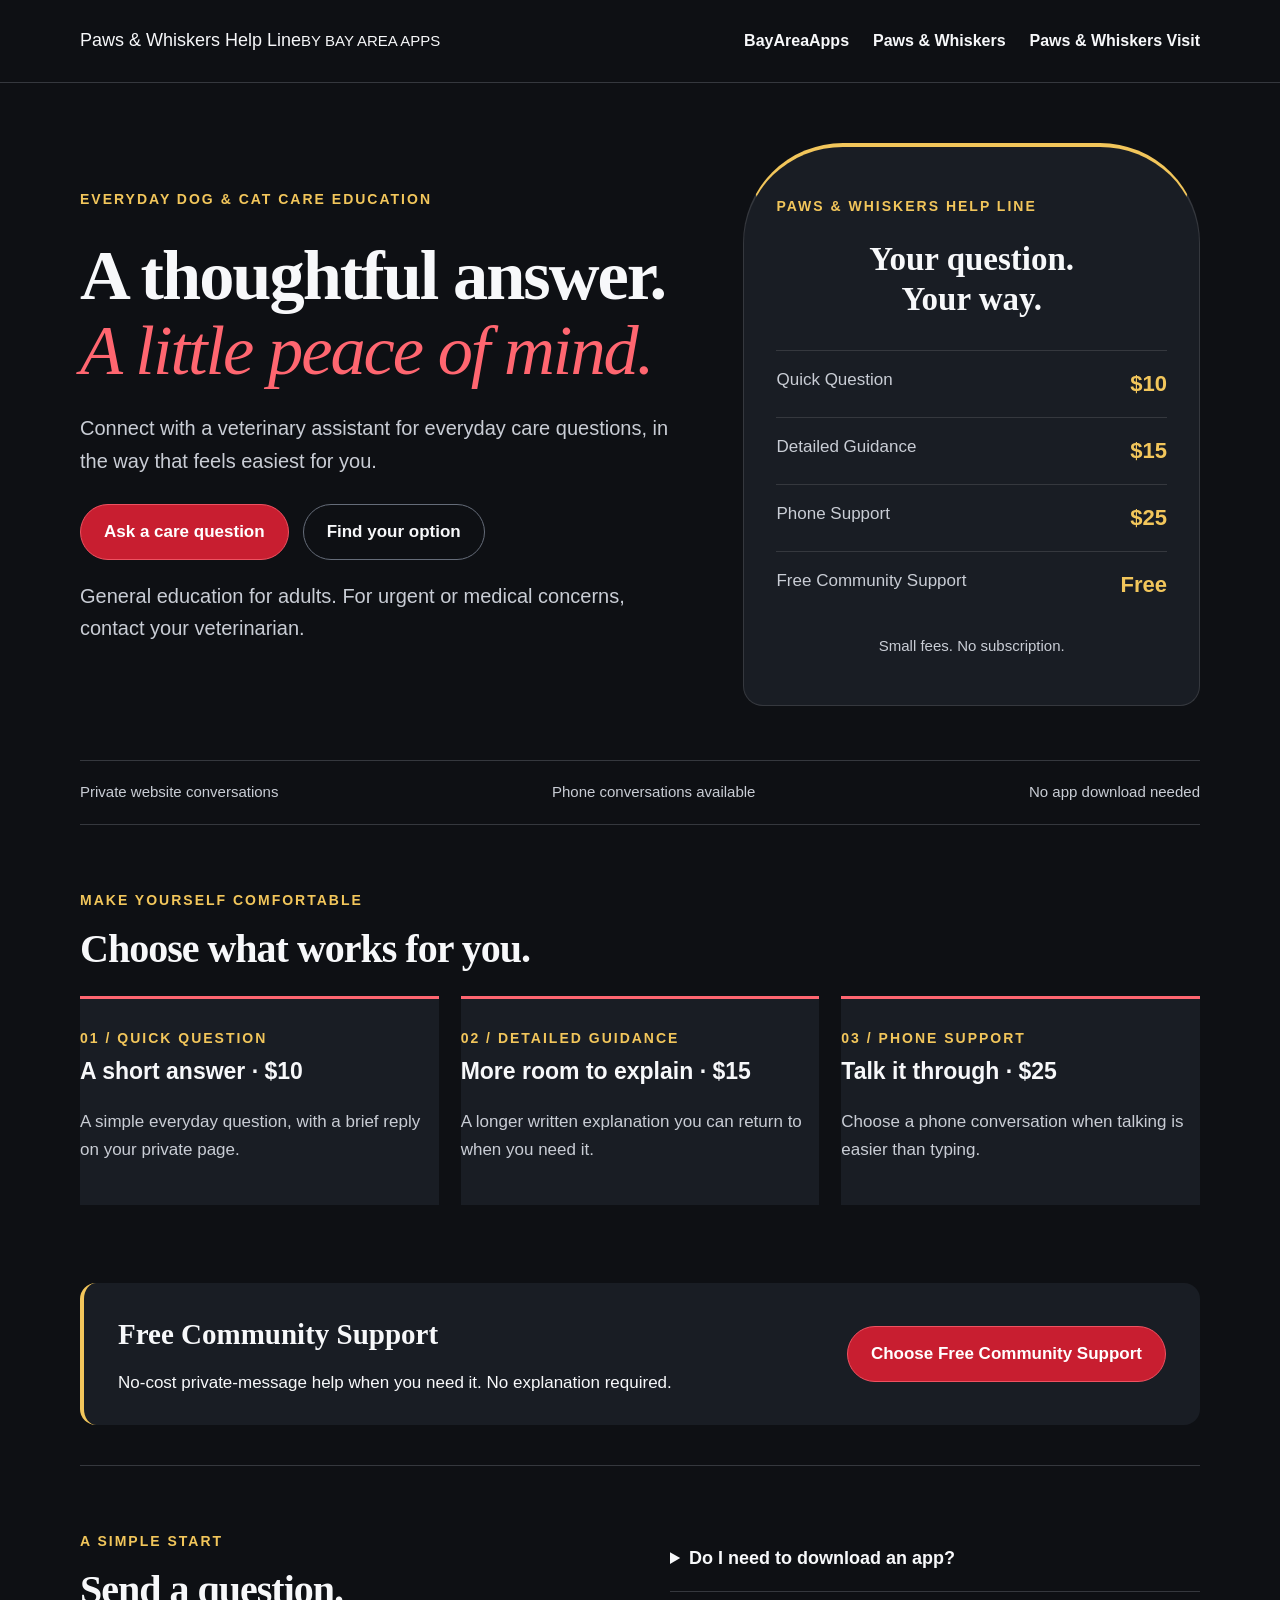
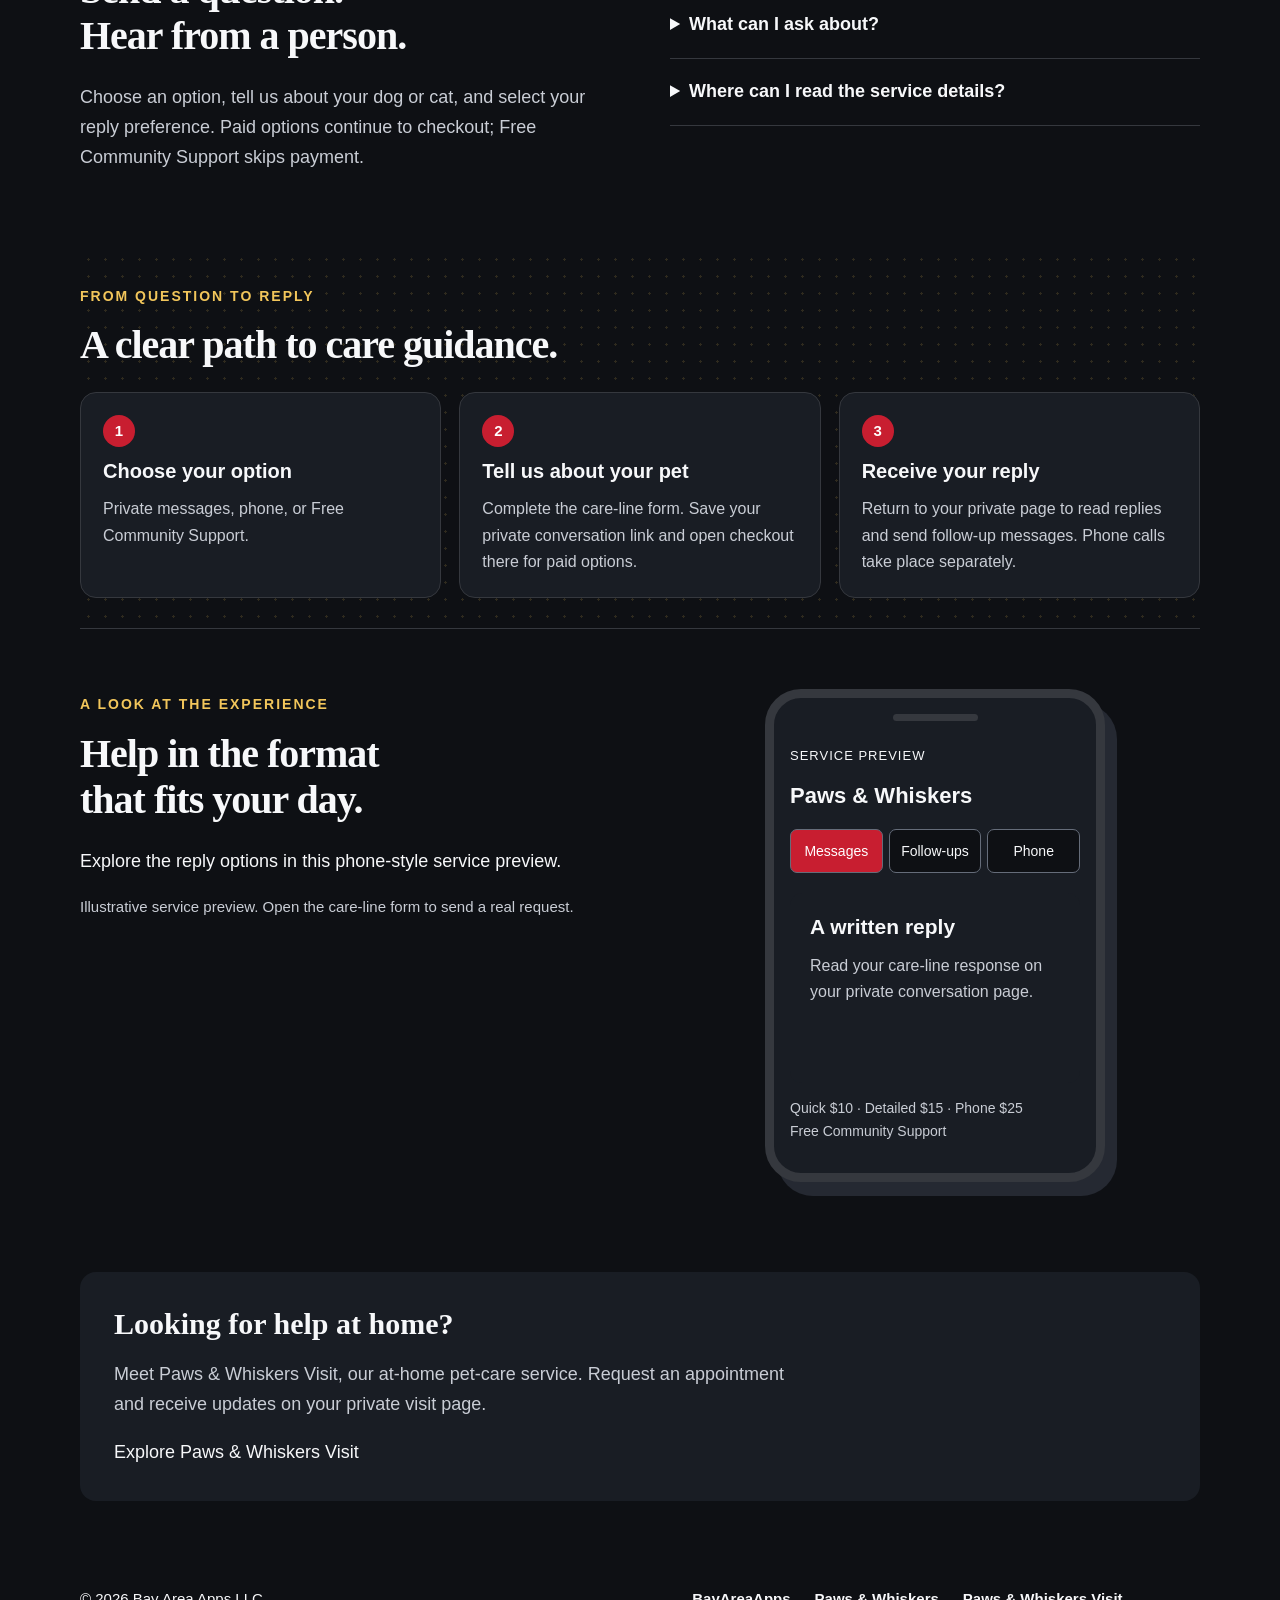
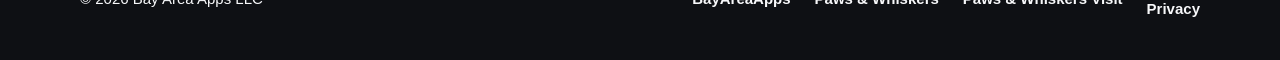
==== commit 92ecfabf: "Reflect independent Visit and Help Line names and sole-worker service" ====
--- a/paws-whiskers/index.html
+++ b/paws-whiskers/index.html
@@ -1 +1 @@
-<!doctype html><html lang="en"><head><meta charset="utf-8"><meta name="viewport" content="width=device-width,initial-scale=1"><title>Paws &amp; Whiskers Care Line | Bay Area Apps</title><meta name="description" content="Thoughtful everyday dog and cat care education through private messages or phone. Small fees and Free Community Support."><link rel="canonical" href="https://bayareaapps.com/paws-whiskers/"><meta property="og:title" content="Paws &amp; Whiskers Care Line"><meta property="og:description" content="Thoughtful everyday dog and cat care education through private messages or phone. Small fees and Free Community Support."><meta property="og:type" content="website"><meta property="og:url" content="https://bayareaapps.com/paws-whiskers/"><link rel="stylesheet" href="/assets/paws-theme.css"><script async src="https://pagead2.googlesyndication.com/pagead/js/adsbygoogle.js?client=ca-pub-4065093972696595" crossorigin="anonymous"></script><link rel="stylesheet" href="/assets/brand-colors.css"></head><body><a class="skip" href="#main">Skip to content</a><header><div class="wrap"><nav class="nav" aria-label="Main navigation"><span>Paws &amp; Whiskers Care Line<small>BY BAY AREA APPS</small></span><button type="button" class="menu" aria-expanded="false" aria-controls="main-links">Menu</button><div class="links" id="main-links"><span>BayAreaApps</span><span>Paws &amp; Whiskers</span><span>Paws &amp; Whiskers Visits</span></div></nav></div></header><main id="main" class="wrap"><section class="intro-section"><div><span class="label">Everyday dog &amp; cat care education</span><h1>A thoughtful answer.<br><em>A little peace of mind.</em></h1><p>Connect with a veterinary assistant for everyday care questions, in the way that feels easiest for you.</p><div class="actions"><a class="button" href="https://paws-whiskers-care-line.dkjmmz6whh.workers.dev/">Ask a care question</a><a class="button secondary" href="#options">Find your option</a></div><p class="note">General education for adults. For urgent or medical concerns, contact your veterinarian.</p></div><div><aside class="care-card"><span class="label">Paws &amp; Whiskers Care Line</span><h2>Your question.<br>Your way.</h2><div class="care-row"><span>Quick Question</span><strong>$10</strong></div><div class="care-row"><span>Detailed Guidance</span><strong>$15</strong></div><div class="care-row"><span>Phone Support</span><strong>$25</strong></div><div class="care-row"><span>Free Community Support</span><strong>Free</strong></div><p class="note">Small fees. No subscription.</p></aside></div></section><div class="ribbon"><span>Private website conversations</span><span>Phone conversations available</span><span>No app download needed</span></div><section class="section" id="options"><span class="label">Make yourself comfortable</span><h2>Choose what works for you.</h2><div class="grid"><article class="option"><span class="step">01 / QUICK QUESTION</span><h3>A short answer · $10</h3><p>A simple everyday question, with a brief reply on your private page.</p></article><article class="option"><span class="step">02 / DETAILED GUIDANCE</span><h3>More room to explain · $15</h3><p>A longer written explanation you can return to when you need it.</p></article><article class="option"><span class="step">03 / PHONE SUPPORT</span><h3>Talk it through · $25</h3><p>Choose a phone conversation when talking is easier than typing.</p></article></div></section><section class="community"><div><h2>Free Community Support</h2><p>No-cost private-message help when you need it. No explanation required.</p></div><a class="button" href="https://paws-whiskers-care-line.dkjmmz6whh.workers.dev/">Choose Free Community Support</a></section><section class="section pair faq-section"><div><span class="label">A simple start</span><h2>Send a question.<br>Hear from a person.</h2><p>Choose an option, tell us about your dog or cat, and select your reply preference. Paid options continue to checkout; Free Community Support skips payment.</p></div><div><details><summary>Do I need to download an app?</summary><p>No. Send your question using the website. Your reply comes through private messages or phone.</p></details><details><summary>What can I ask about?</summary><p>General everyday care education and preparing questions for your veterinarian. This care line does not diagnose, prescribe, or provide treatment plans.</p></details><details><summary>Where can I read the service details?</summary><p>Review the <a href="https://paws-whiskers-care-line.dkjmmz6whh.workers.dev/terms.html">service and refund terms</a> and <a href="https://paws-whiskers-care-line.dkjmmz6whh.workers.dev/privacy.html">care-line privacy notice</a>.</p></details></div></section><section class="section pattern-band visual-area"><span class="label">From question to reply</span><h2>A clear path to care guidance.</h2><ol class="flow" aria-label="How the care line works"><li><span class="step-count">1</span><strong>Choose your option</strong><p>Private messages, phone, or Free Community Support.</p></li><li><span class="step-count">2</span><strong>Tell us about your pet</strong><p>Complete the care-line form. Save your private conversation link and open checkout there for paid options.</p></li><li><span class="step-count">3</span><strong>Receive your reply</strong><p>Return to your private page to read replies and send follow-up messages. Phone calls take place separately.</p></li></ol></section><section class="section pair preview-section"><div><span class="label">A look at the experience</span><h2>Help in the format<br>that fits your day.</h2><p>Explore the reply options in this phone-style service preview.</p><p class="note">Illustrative service preview. Open the care-line form to send a real request.</p></div><div class="phone" data-preview-group><div class="phone-top" aria-hidden="true"></div><p class="preview-tag">Service preview</p><h3 class="phone-title">Paws &amp; Whiskers</h3><div class="phone-tabs" aria-label="Preview reply options"><button type="button" data-preview-tab="email" aria-pressed="true">Messages</button><button type="button" data-preview-tab="text" aria-pressed="false">Follow-ups</button><button type="button" data-preview-tab="phone" aria-pressed="false">Phone</button></div><div class="phone-panel" data-preview-panel="email"><h3>A written reply</h3><p>Read your care-line response on your private conversation page.</p></div><div class="phone-panel" data-preview-panel="text" hidden><h3>Keep the conversation together</h3><p>Send follow-up questions on the same private page. Bookmark it and return to check for replies.</p></div><div class="phone-panel" data-preview-panel="phone" hidden><h3>Talk it through</h3><p>Choose phone support when a conversation is easier.</p></div><p class="phone-mini">Quick $10 · Detailed $15 · Phone $25<br>Free Community Support</p></div></section><section class="sister"><h2>Looking for help at home?</h2><p>Meet Paws &amp; Whiskers Visits, our at-home pet-care service. Request an appointment and receive updates on your private visit page.</p><span>Explore Paws &amp; Whiskers Visits</span></section></main><footer><div class="wrap"><span>© 2026 Bay Area Apps LLC</span><nav class="links" aria-label="Footer navigation"><span>BayAreaApps</span><span>Paws &amp; Whiskers</span><span>Paws &amp; Whiskers Visits</span><a href="/privacy/">Privacy</a></nav></div></footer><script>const menu=document.querySelector('.menu'),links=document.querySelector('#main-links');menu.addEventListener('click',()=>{menu.setAttribute('aria-expanded',String(links.classList.toggle('open')))});links.addEventListener('click',e=>{if(e.target.closest('a')){links.classList.remove('open');menu.setAttribute('aria-expanded','false')}});document.addEventListener('keydown',e=>{if(e.key==='Escape'&&links.classList.contains('open')){links.classList.remove('open');menu.setAttribute('aria-expanded','false');menu.focus()}});</script><script src="/assets/visual-previews.js" defer></script></body></html>+<!doctype html><html lang="en"><head><meta charset="utf-8"><meta name="viewport" content="width=device-width,initial-scale=1"><title>Paws &amp; Whiskers Help Line | Bay Area Apps</title><meta name="description" content="Thoughtful everyday dog and cat care education through private messages or phone. Small fees and Free Community Support."><link rel="canonical" href="https://bayareaapps.com/paws-whiskers/"><meta property="og:title" content="Paws &amp; Whiskers Help Line"><meta property="og:description" content="Thoughtful everyday dog and cat care education through private messages or phone. Small fees and Free Community Support."><meta property="og:type" content="website"><meta property="og:url" content="https://bayareaapps.com/paws-whiskers/"><link rel="stylesheet" href="/assets/paws-theme.css"><script async src="https://pagead2.googlesyndication.com/pagead/js/adsbygoogle.js?client=ca-pub-4065093972696595" crossorigin="anonymous"></script><link rel="stylesheet" href="/assets/brand-colors.css"></head><body><a class="skip" href="#main">Skip to content</a><header><div class="wrap"><nav class="nav" aria-label="Main navigation"><span>Paws &amp; Whiskers Help Line<small>BY BAY AREA APPS</small></span><button type="button" class="menu" aria-expanded="false" aria-controls="main-links">Menu</button><div class="links" id="main-links"><span>BayAreaApps</span><span>Paws &amp; Whiskers</span><span>Paws &amp; Whiskers Visit</span></div></nav></div></header><main id="main" class="wrap"><section class="intro-section"><div><span class="label">Everyday dog &amp; cat care education</span><h1>A thoughtful answer.<br><em>A little peace of mind.</em></h1><p>Connect with a veterinary assistant for everyday care questions, in the way that feels easiest for you.</p><div class="actions"><a class="button" href="https://paws-whiskers-care-line.dkjmmz6whh.workers.dev/">Ask a care question</a><a class="button secondary" href="#options">Find your option</a></div><p class="note">General education for adults. For urgent or medical concerns, contact your veterinarian.</p></div><div><aside class="care-card"><span class="label">Paws &amp; Whiskers Help Line</span><h2>Your question.<br>Your way.</h2><div class="care-row"><span>Quick Question</span><strong>$10</strong></div><div class="care-row"><span>Detailed Guidance</span><strong>$15</strong></div><div class="care-row"><span>Phone Support</span><strong>$25</strong></div><div class="care-row"><span>Free Community Support</span><strong>Free</strong></div><p class="note">Small fees. No subscription.</p></aside></div></section><div class="ribbon"><span>Private website conversations</span><span>Phone conversations available</span><span>No app download needed</span></div><section class="section" id="options"><span class="label">Make yourself comfortable</span><h2>Choose what works for you.</h2><div class="grid"><article class="option"><span class="step">01 / QUICK QUESTION</span><h3>A short answer · $10</h3><p>A simple everyday question, with a brief reply on your private page.</p></article><article class="option"><span class="step">02 / DETAILED GUIDANCE</span><h3>More room to explain · $15</h3><p>A longer written explanation you can return to when you need it.</p></article><article class="option"><span class="step">03 / PHONE SUPPORT</span><h3>Talk it through · $25</h3><p>Choose a phone conversation when talking is easier than typing.</p></article></div></section><section class="community"><div><h2>Free Community Support</h2><p>No-cost private-message help when you need it. No explanation required.</p></div><a class="button" href="https://paws-whiskers-care-line.dkjmmz6whh.workers.dev/">Choose Free Community Support</a></section><section class="section pair faq-section"><div><span class="label">A simple start</span><h2>Send a question.<br>Hear from a person.</h2><p>Choose an option, tell us about your dog or cat, and select your reply preference. Paid options continue to checkout; Free Community Support skips payment.</p></div><div><details><summary>Do I need to download an app?</summary><p>No. Send your question using the website. Your reply comes through private messages or phone.</p></details><details><summary>What can I ask about?</summary><p>General everyday care education and preparing questions for your veterinarian. This care line does not diagnose, prescribe, or provide treatment plans.</p></details><details><summary>Where can I read the service details?</summary><p>Review the <a href="https://paws-whiskers-care-line.dkjmmz6whh.workers.dev/terms.html">service and refund terms</a> and <a href="https://paws-whiskers-care-line.dkjmmz6whh.workers.dev/privacy.html">care-line privacy notice</a>.</p></details></div></section><section class="section pattern-band visual-area"><span class="label">From question to reply</span><h2>A clear path to care guidance.</h2><ol class="flow" aria-label="How the care line works"><li><span class="step-count">1</span><strong>Choose your option</strong><p>Private messages, phone, or Free Community Support.</p></li><li><span class="step-count">2</span><strong>Tell us about your pet</strong><p>Complete the care-line form. Save your private conversation link and open checkout there for paid options.</p></li><li><span class="step-count">3</span><strong>Receive your reply</strong><p>Return to your private page to read replies and send follow-up messages. Phone calls take place separately.</p></li></ol></section><section class="section pair preview-section"><div><span class="label">A look at the experience</span><h2>Help in the format<br>that fits your day.</h2><p>Explore the reply options in this phone-style service preview.</p><p class="note">Illustrative service preview. Open the care-line form to send a real request.</p></div><div class="phone" data-preview-group><div class="phone-top" aria-hidden="true"></div><p class="preview-tag">Service preview</p><h3 class="phone-title">Paws &amp; Whiskers</h3><div class="phone-tabs" aria-label="Preview reply options"><button type="button" data-preview-tab="email" aria-pressed="true">Messages</button><button type="button" data-preview-tab="text" aria-pressed="false">Follow-ups</button><button type="button" data-preview-tab="phone" aria-pressed="false">Phone</button></div><div class="phone-panel" data-preview-panel="email"><h3>A written reply</h3><p>Read your care-line response on your private conversation page.</p></div><div class="phone-panel" data-preview-panel="text" hidden><h3>Keep the conversation together</h3><p>Send follow-up questions on the same private page. Bookmark it and return to check for replies.</p></div><div class="phone-panel" data-preview-panel="phone" hidden><h3>Talk it through</h3><p>Choose phone support when a conversation is easier.</p></div><p class="phone-mini">Quick $10 · Detailed $15 · Phone $25<br>Free Community Support</p></div></section><section class="sister"><h2>Looking for help at home?</h2><p>Meet Paws &amp; Whiskers Visit, our at-home pet-care service. Request an appointment and receive updates on your private visit page.</p><span>Explore Paws &amp; Whiskers Visit</span></section></main><footer><div class="wrap"><span>© 2026 Bay Area Apps LLC</span><nav class="links" aria-label="Footer navigation"><span>BayAreaApps</span><span>Paws &amp; Whiskers</span><span>Paws &amp; Whiskers Visit</span><a href="/privacy/">Privacy</a></nav></div></footer><script>const menu=document.querySelector('.menu'),links=document.querySelector('#main-links');menu.addEventListener('click',()=>{menu.setAttribute('aria-expanded',String(links.classList.toggle('open')))});links.addEventListener('click',e=>{if(e.target.closest('a')){links.classList.remove('open');menu.setAttribute('aria-expanded','false')}});document.addEventListener('keydown',e=>{if(e.key==='Escape'&&links.classList.contains('open')){links.classList.remove('open');menu.setAttribute('aria-expanded','false');menu.focus()}});</script><script src="/assets/visual-previews.js" defer></script></body></html>
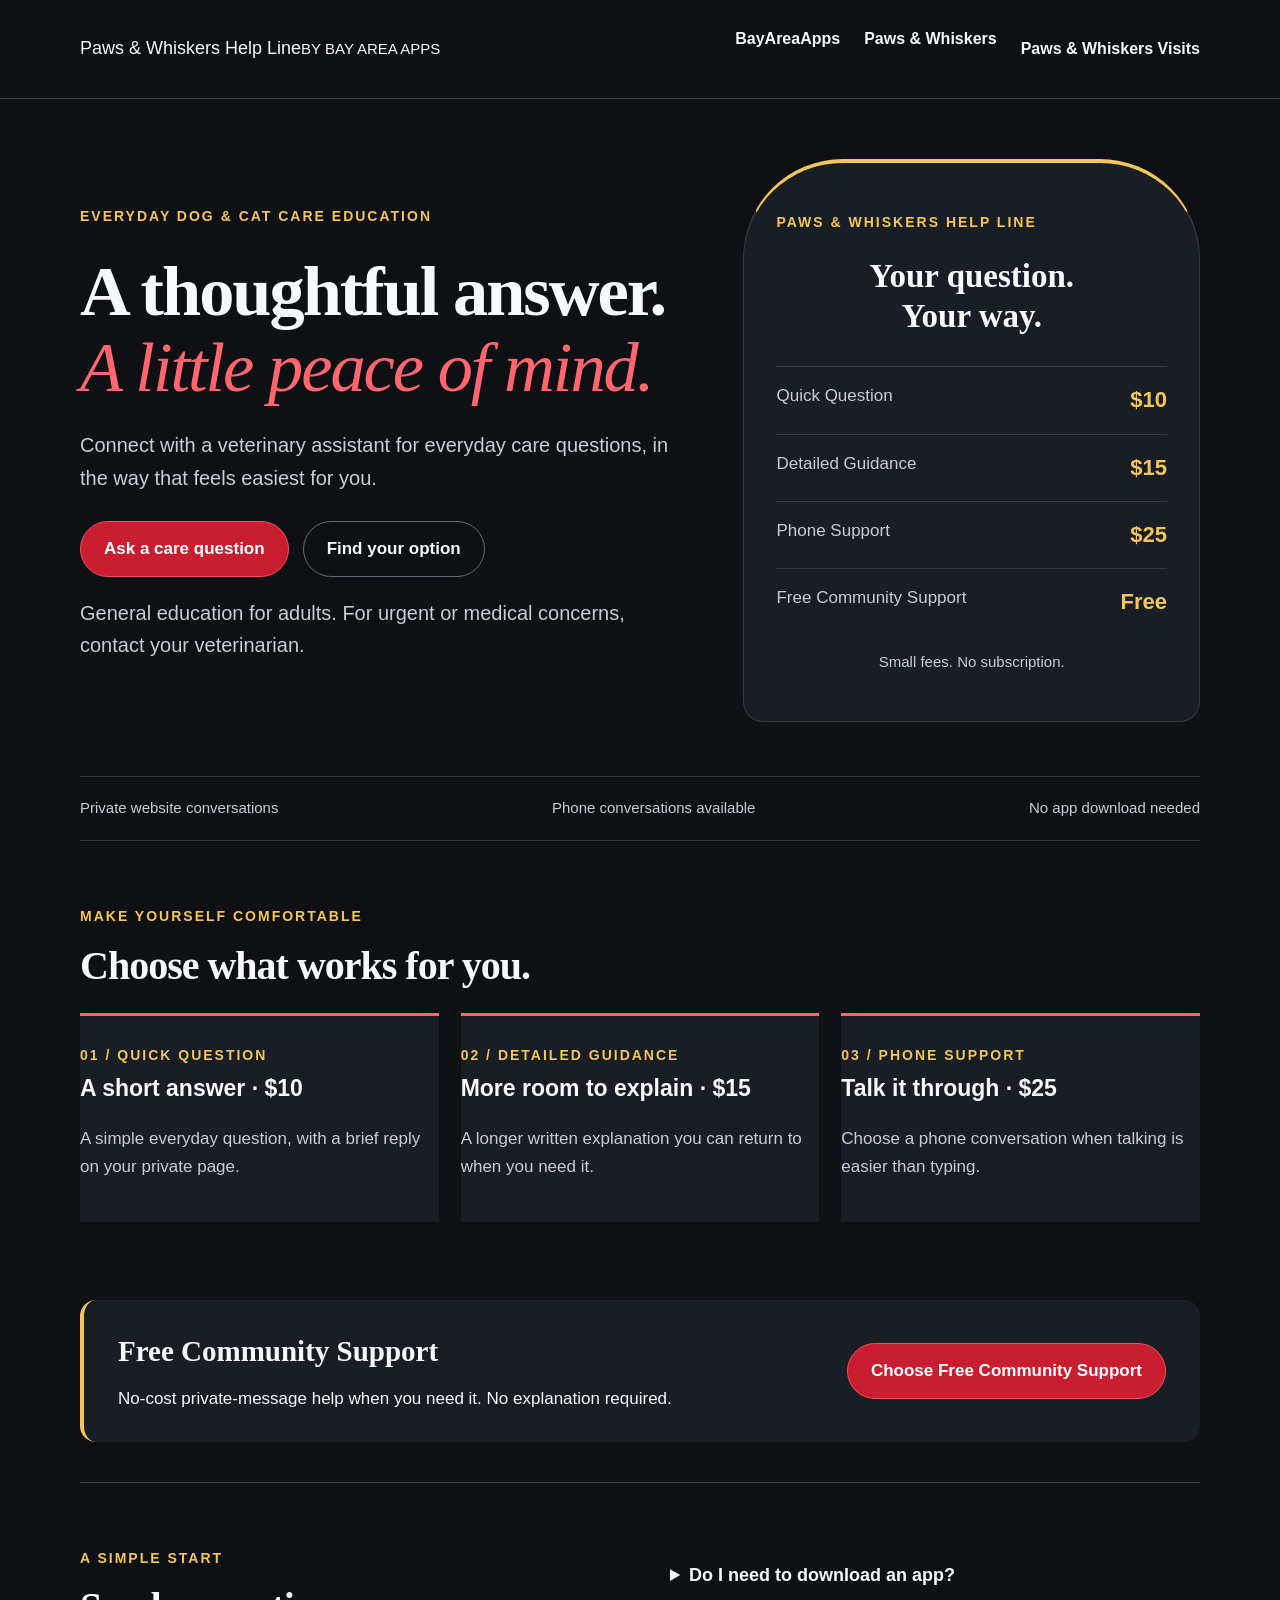
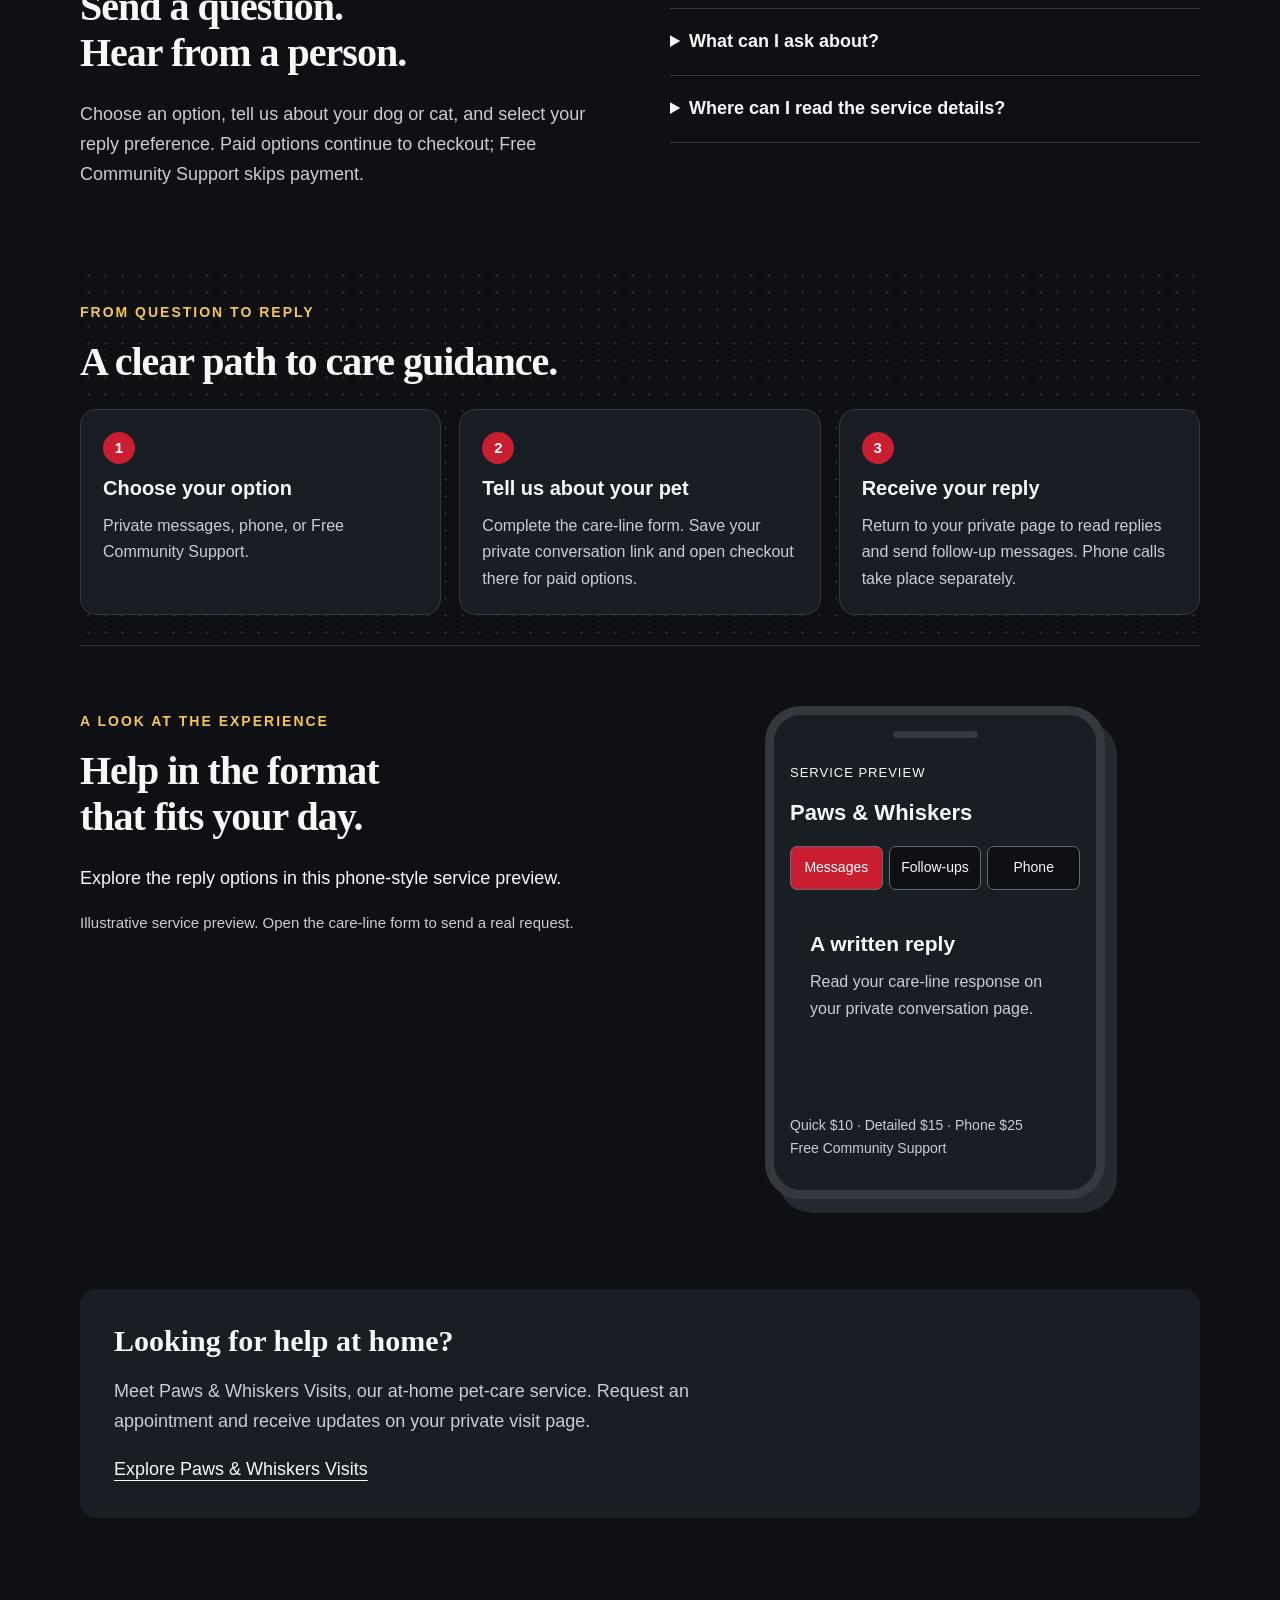
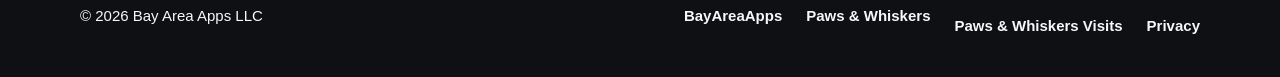
==== commit d63e1948: "Use the Visits name and restore navigation between service websites" ====
--- a/paws-whiskers/index.html
+++ b/paws-whiskers/index.html
@@ -1 +1 @@
-<!doctype html><html lang="en"><head><meta charset="utf-8"><meta name="viewport" content="width=device-width,initial-scale=1"><title>Paws &amp; Whiskers Help Line | Bay Area Apps</title><meta name="description" content="Thoughtful everyday dog and cat care education through private messages or phone. Small fees and Free Community Support."><link rel="canonical" href="https://bayareaapps.com/paws-whiskers/"><meta property="og:title" content="Paws &amp; Whiskers Help Line"><meta property="og:description" content="Thoughtful everyday dog and cat care education through private messages or phone. Small fees and Free Community Support."><meta property="og:type" content="website"><meta property="og:url" content="https://bayareaapps.com/paws-whiskers/"><link rel="stylesheet" href="/assets/paws-theme.css"><script async src="https://pagead2.googlesyndication.com/pagead/js/adsbygoogle.js?client=ca-pub-4065093972696595" crossorigin="anonymous"></script><link rel="stylesheet" href="/assets/brand-colors.css"></head><body><a class="skip" href="#main">Skip to content</a><header><div class="wrap"><nav class="nav" aria-label="Main navigation"><span>Paws &amp; Whiskers Help Line<small>BY BAY AREA APPS</small></span><button type="button" class="menu" aria-expanded="false" aria-controls="main-links">Menu</button><div class="links" id="main-links"><span>BayAreaApps</span><span>Paws &amp; Whiskers</span><span>Paws &amp; Whiskers Visit</span></div></nav></div></header><main id="main" class="wrap"><section class="intro-section"><div><span class="label">Everyday dog &amp; cat care education</span><h1>A thoughtful answer.<br><em>A little peace of mind.</em></h1><p>Connect with a veterinary assistant for everyday care questions, in the way that feels easiest for you.</p><div class="actions"><a class="button" href="https://paws-whiskers-care-line.dkjmmz6whh.workers.dev/">Ask a care question</a><a class="button secondary" href="#options">Find your option</a></div><p class="note">General education for adults. For urgent or medical concerns, contact your veterinarian.</p></div><div><aside class="care-card"><span class="label">Paws &amp; Whiskers Help Line</span><h2>Your question.<br>Your way.</h2><div class="care-row"><span>Quick Question</span><strong>$10</strong></div><div class="care-row"><span>Detailed Guidance</span><strong>$15</strong></div><div class="care-row"><span>Phone Support</span><strong>$25</strong></div><div class="care-row"><span>Free Community Support</span><strong>Free</strong></div><p class="note">Small fees. No subscription.</p></aside></div></section><div class="ribbon"><span>Private website conversations</span><span>Phone conversations available</span><span>No app download needed</span></div><section class="section" id="options"><span class="label">Make yourself comfortable</span><h2>Choose what works for you.</h2><div class="grid"><article class="option"><span class="step">01 / QUICK QUESTION</span><h3>A short answer · $10</h3><p>A simple everyday question, with a brief reply on your private page.</p></article><article class="option"><span class="step">02 / DETAILED GUIDANCE</span><h3>More room to explain · $15</h3><p>A longer written explanation you can return to when you need it.</p></article><article class="option"><span class="step">03 / PHONE SUPPORT</span><h3>Talk it through · $25</h3><p>Choose a phone conversation when talking is easier than typing.</p></article></div></section><section class="community"><div><h2>Free Community Support</h2><p>No-cost private-message help when you need it. No explanation required.</p></div><a class="button" href="https://paws-whiskers-care-line.dkjmmz6whh.workers.dev/">Choose Free Community Support</a></section><section class="section pair faq-section"><div><span class="label">A simple start</span><h2>Send a question.<br>Hear from a person.</h2><p>Choose an option, tell us about your dog or cat, and select your reply preference. Paid options continue to checkout; Free Community Support skips payment.</p></div><div><details><summary>Do I need to download an app?</summary><p>No. Send your question using the website. Your reply comes through private messages or phone.</p></details><details><summary>What can I ask about?</summary><p>General everyday care education and preparing questions for your veterinarian. This care line does not diagnose, prescribe, or provide treatment plans.</p></details><details><summary>Where can I read the service details?</summary><p>Review the <a href="https://paws-whiskers-care-line.dkjmmz6whh.workers.dev/terms.html">service and refund terms</a> and <a href="https://paws-whiskers-care-line.dkjmmz6whh.workers.dev/privacy.html">care-line privacy notice</a>.</p></details></div></section><section class="section pattern-band visual-area"><span class="label">From question to reply</span><h2>A clear path to care guidance.</h2><ol class="flow" aria-label="How the care line works"><li><span class="step-count">1</span><strong>Choose your option</strong><p>Private messages, phone, or Free Community Support.</p></li><li><span class="step-count">2</span><strong>Tell us about your pet</strong><p>Complete the care-line form. Save your private conversation link and open checkout there for paid options.</p></li><li><span class="step-count">3</span><strong>Receive your reply</strong><p>Return to your private page to read replies and send follow-up messages. Phone calls take place separately.</p></li></ol></section><section class="section pair preview-section"><div><span class="label">A look at the experience</span><h2>Help in the format<br>that fits your day.</h2><p>Explore the reply options in this phone-style service preview.</p><p class="note">Illustrative service preview. Open the care-line form to send a real request.</p></div><div class="phone" data-preview-group><div class="phone-top" aria-hidden="true"></div><p class="preview-tag">Service preview</p><h3 class="phone-title">Paws &amp; Whiskers</h3><div class="phone-tabs" aria-label="Preview reply options"><button type="button" data-preview-tab="email" aria-pressed="true">Messages</button><button type="button" data-preview-tab="text" aria-pressed="false">Follow-ups</button><button type="button" data-preview-tab="phone" aria-pressed="false">Phone</button></div><div class="phone-panel" data-preview-panel="email"><h3>A written reply</h3><p>Read your care-line response on your private conversation page.</p></div><div class="phone-panel" data-preview-panel="text" hidden><h3>Keep the conversation together</h3><p>Send follow-up questions on the same private page. Bookmark it and return to check for replies.</p></div><div class="phone-panel" data-preview-panel="phone" hidden><h3>Talk it through</h3><p>Choose phone support when a conversation is easier.</p></div><p class="phone-mini">Quick $10 · Detailed $15 · Phone $25<br>Free Community Support</p></div></section><section class="sister"><h2>Looking for help at home?</h2><p>Meet Paws &amp; Whiskers Visit, our at-home pet-care service. Request an appointment and receive updates on your private visit page.</p><span>Explore Paws &amp; Whiskers Visit</span></section></main><footer><div class="wrap"><span>© 2026 Bay Area Apps LLC</span><nav class="links" aria-label="Footer navigation"><span>BayAreaApps</span><span>Paws &amp; Whiskers</span><span>Paws &amp; Whiskers Visit</span><a href="/privacy/">Privacy</a></nav></div></footer><script>const menu=document.querySelector('.menu'),links=document.querySelector('#main-links');menu.addEventListener('click',()=>{menu.setAttribute('aria-expanded',String(links.classList.toggle('open')))});links.addEventListener('click',e=>{if(e.target.closest('a')){links.classList.remove('open');menu.setAttribute('aria-expanded','false')}});document.addEventListener('keydown',e=>{if(e.key==='Escape'&&links.classList.contains('open')){links.classList.remove('open');menu.setAttribute('aria-expanded','false');menu.focus()}});</script><script src="/assets/visual-previews.js" defer></script></body></html>+<!doctype html><html lang="en"><head><meta charset="utf-8"><meta name="viewport" content="width=device-width,initial-scale=1"><title>Paws &amp; Whiskers Help Line | Bay Area Apps</title><meta name="description" content="Thoughtful everyday dog and cat care education through private messages or phone. Small fees and Free Community Support."><link rel="canonical" href="https://bayareaapps.com/paws-whiskers/"><meta property="og:title" content="Paws &amp; Whiskers Help Line"><meta property="og:description" content="Thoughtful everyday dog and cat care education through private messages or phone. Small fees and Free Community Support."><meta property="og:type" content="website"><meta property="og:url" content="https://bayareaapps.com/paws-whiskers/"><link rel="stylesheet" href="/assets/paws-theme.css"><script async src="https://pagead2.googlesyndication.com/pagead/js/adsbygoogle.js?client=ca-pub-4065093972696595" crossorigin="anonymous"></script><link rel="stylesheet" href="/assets/brand-colors.css"></head><body><a class="skip" href="#main">Skip to content</a><header><div class="wrap"><nav class="nav" aria-label="Main navigation"><span>Paws &amp; Whiskers Help Line<small>BY BAY AREA APPS</small></span><button type="button" class="menu" aria-expanded="false" aria-controls="main-links">Menu</button><div class="links" id="main-links"><span>BayAreaApps</span><span>Paws &amp; Whiskers</span><a href="/paws-whiskers-visits/">Paws &amp; Whiskers Visits</a></div></nav></div></header><main id="main" class="wrap"><section class="intro-section"><div><span class="label">Everyday dog &amp; cat care education</span><h1>A thoughtful answer.<br><em>A little peace of mind.</em></h1><p>Connect with a veterinary assistant for everyday care questions, in the way that feels easiest for you.</p><div class="actions"><a class="button" href="https://paws-whiskers-care-line.dkjmmz6whh.workers.dev/">Ask a care question</a><a class="button secondary" href="#options">Find your option</a></div><p class="note">General education for adults. For urgent or medical concerns, contact your veterinarian.</p></div><div><aside class="care-card"><span class="label">Paws &amp; Whiskers Help Line</span><h2>Your question.<br>Your way.</h2><div class="care-row"><span>Quick Question</span><strong>$10</strong></div><div class="care-row"><span>Detailed Guidance</span><strong>$15</strong></div><div class="care-row"><span>Phone Support</span><strong>$25</strong></div><div class="care-row"><span>Free Community Support</span><strong>Free</strong></div><p class="note">Small fees. No subscription.</p></aside></div></section><div class="ribbon"><span>Private website conversations</span><span>Phone conversations available</span><span>No app download needed</span></div><section class="section" id="options"><span class="label">Make yourself comfortable</span><h2>Choose what works for you.</h2><div class="grid"><article class="option"><span class="step">01 / QUICK QUESTION</span><h3>A short answer · $10</h3><p>A simple everyday question, with a brief reply on your private page.</p></article><article class="option"><span class="step">02 / DETAILED GUIDANCE</span><h3>More room to explain · $15</h3><p>A longer written explanation you can return to when you need it.</p></article><article class="option"><span class="step">03 / PHONE SUPPORT</span><h3>Talk it through · $25</h3><p>Choose a phone conversation when talking is easier than typing.</p></article></div></section><section class="community"><div><h2>Free Community Support</h2><p>No-cost private-message help when you need it. No explanation required.</p></div><a class="button" href="https://paws-whiskers-care-line.dkjmmz6whh.workers.dev/">Choose Free Community Support</a></section><section class="section pair faq-section"><div><span class="label">A simple start</span><h2>Send a question.<br>Hear from a person.</h2><p>Choose an option, tell us about your dog or cat, and select your reply preference. Paid options continue to checkout; Free Community Support skips payment.</p></div><div><details><summary>Do I need to download an app?</summary><p>No. Send your question using the website. Your reply comes through private messages or phone.</p></details><details><summary>What can I ask about?</summary><p>General everyday care education and preparing questions for your veterinarian. This care line does not diagnose, prescribe, or provide treatment plans.</p></details><details><summary>Where can I read the service details?</summary><p>Review the <a href="https://paws-whiskers-care-line.dkjmmz6whh.workers.dev/terms.html">service and refund terms</a> and <a href="https://paws-whiskers-care-line.dkjmmz6whh.workers.dev/privacy.html">care-line privacy notice</a>.</p></details></div></section><section class="section pattern-band visual-area"><span class="label">From question to reply</span><h2>A clear path to care guidance.</h2><ol class="flow" aria-label="How the care line works"><li><span class="step-count">1</span><strong>Choose your option</strong><p>Private messages, phone, or Free Community Support.</p></li><li><span class="step-count">2</span><strong>Tell us about your pet</strong><p>Complete the care-line form. Save your private conversation link and open checkout there for paid options.</p></li><li><span class="step-count">3</span><strong>Receive your reply</strong><p>Return to your private page to read replies and send follow-up messages. Phone calls take place separately.</p></li></ol></section><section class="section pair preview-section"><div><span class="label">A look at the experience</span><h2>Help in the format<br>that fits your day.</h2><p>Explore the reply options in this phone-style service preview.</p><p class="note">Illustrative service preview. Open the care-line form to send a real request.</p></div><div class="phone" data-preview-group><div class="phone-top" aria-hidden="true"></div><p class="preview-tag">Service preview</p><h3 class="phone-title">Paws &amp; Whiskers</h3><div class="phone-tabs" aria-label="Preview reply options"><button type="button" data-preview-tab="email" aria-pressed="true">Messages</button><button type="button" data-preview-tab="text" aria-pressed="false">Follow-ups</button><button type="button" data-preview-tab="phone" aria-pressed="false">Phone</button></div><div class="phone-panel" data-preview-panel="email"><h3>A written reply</h3><p>Read your care-line response on your private conversation page.</p></div><div class="phone-panel" data-preview-panel="text" hidden><h3>Keep the conversation together</h3><p>Send follow-up questions on the same private page. Bookmark it and return to check for replies.</p></div><div class="phone-panel" data-preview-panel="phone" hidden><h3>Talk it through</h3><p>Choose phone support when a conversation is easier.</p></div><p class="phone-mini">Quick $10 · Detailed $15 · Phone $25<br>Free Community Support</p></div></section><section class="sister"><h2>Looking for help at home?</h2><p>Meet Paws &amp; Whiskers Visits, our at-home pet-care service. Request an appointment and receive updates on your private visit page.</p><a href="/paws-whiskers-visits/">Explore Paws &amp; Whiskers Visits</a></section></main><footer><div class="wrap"><span>© 2026 Bay Area Apps LLC</span><nav class="links" aria-label="Footer navigation"><span>BayAreaApps</span><span>Paws &amp; Whiskers</span><a href="/paws-whiskers-visits/">Paws &amp; Whiskers Visits</a><a href="/privacy/">Privacy</a></nav></div></footer><script>const menu=document.querySelector('.menu'),links=document.querySelector('#main-links');menu.addEventListener('click',()=>{menu.setAttribute('aria-expanded',String(links.classList.toggle('open')))});links.addEventListener('click',e=>{if(e.target.closest('a')){links.classList.remove('open');menu.setAttribute('aria-expanded','false')}});document.addEventListener('keydown',e=>{if(e.key==='Escape'&&links.classList.contains('open')){links.classList.remove('open');menu.setAttribute('aria-expanded','false');menu.focus()}});</script><script src="/assets/visual-previews.js" defer></script></body></html>
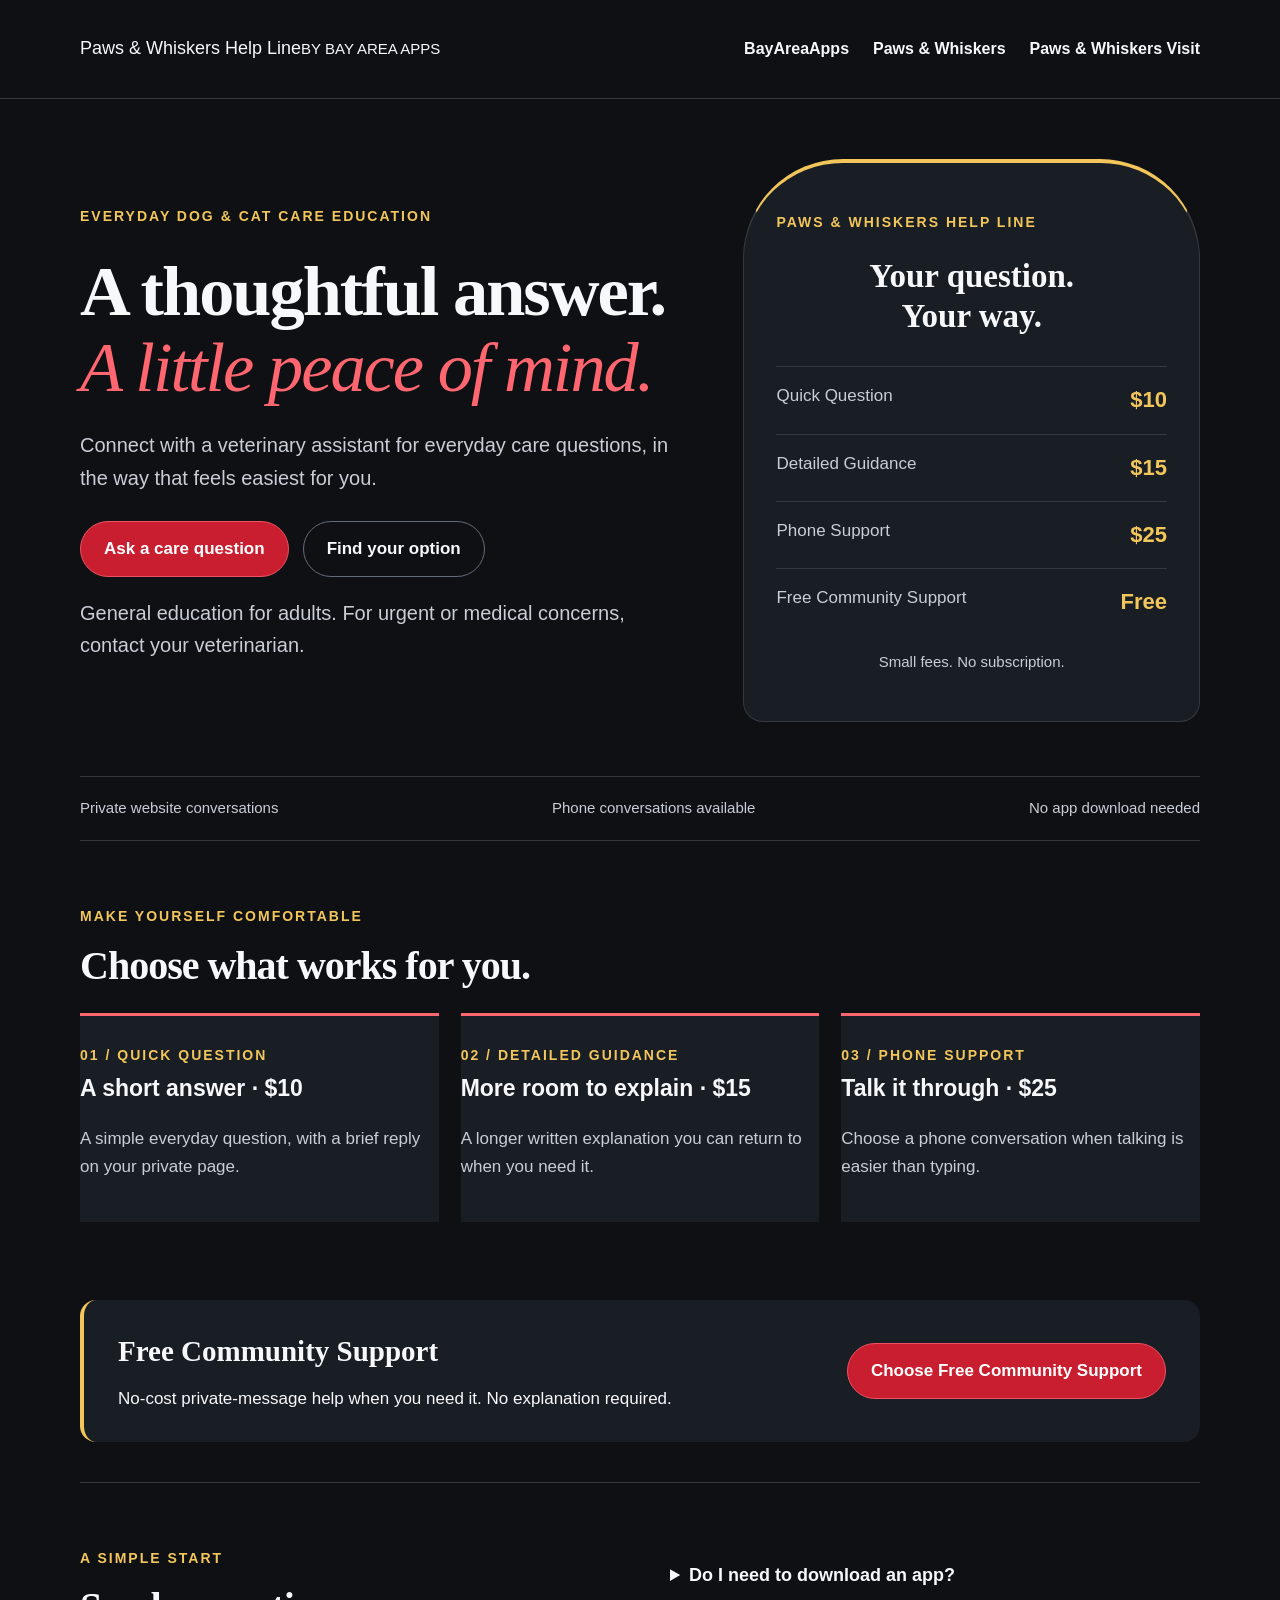
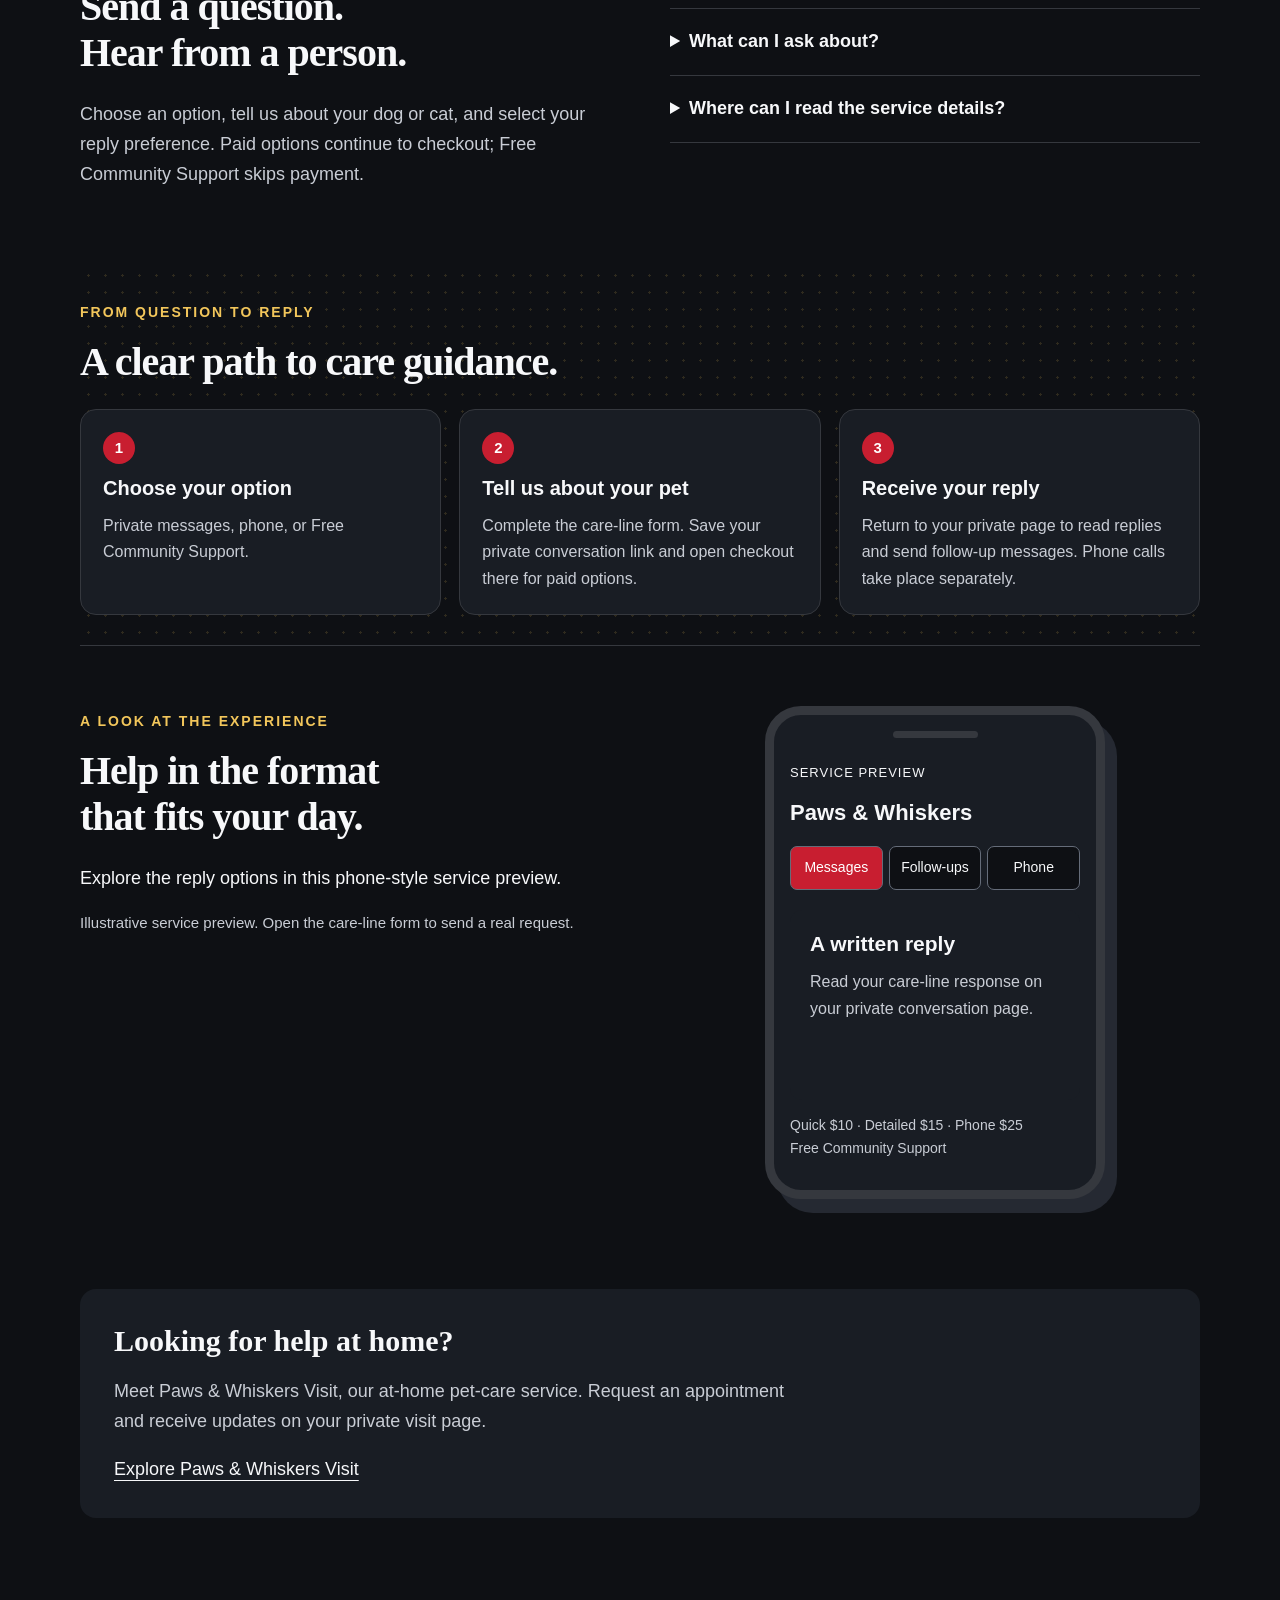
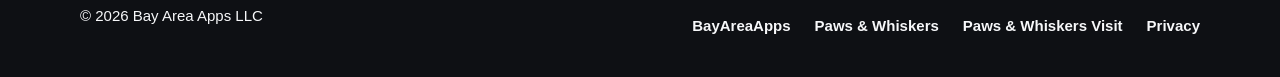
==== commit fc7db454: "Restore Paws & Whiskers service links and connect combined app" ====
--- a/paws-whiskers/index.html
+++ b/paws-whiskers/index.html
@@ -1 +1 @@
-<!doctype html><html lang="en"><head><meta charset="utf-8"><meta name="viewport" content="width=device-width,initial-scale=1"><title>Paws &amp; Whiskers Help Line | Bay Area Apps</title><meta name="description" content="Thoughtful everyday dog and cat care education through private messages or phone. Small fees and Free Community Support."><link rel="canonical" href="https://bayareaapps.com/paws-whiskers/"><meta property="og:title" content="Paws &amp; Whiskers Help Line"><meta property="og:description" content="Thoughtful everyday dog and cat care education through private messages or phone. Small fees and Free Community Support."><meta property="og:type" content="website"><meta property="og:url" content="https://bayareaapps.com/paws-whiskers/"><link rel="stylesheet" href="/assets/paws-theme.css"><script async src="https://pagead2.googlesyndication.com/pagead/js/adsbygoogle.js?client=ca-pub-4065093972696595" crossorigin="anonymous"></script><link rel="stylesheet" href="/assets/brand-colors.css"></head><body><a class="skip" href="#main">Skip to content</a><header><div class="wrap"><nav class="nav" aria-label="Main navigation"><span>Paws &amp; Whiskers Help Line<small>BY BAY AREA APPS</small></span><button type="button" class="menu" aria-expanded="false" aria-controls="main-links">Menu</button><div class="links" id="main-links"><span>BayAreaApps</span><span>Paws &amp; Whiskers</span><a href="/paws-whiskers-visits/">Paws &amp; Whiskers Visits</a></div></nav></div></header><main id="main" class="wrap"><section class="intro-section"><div><span class="label">Everyday dog &amp; cat care education</span><h1>A thoughtful answer.<br><em>A little peace of mind.</em></h1><p>Connect with a veterinary assistant for everyday care questions, in the way that feels easiest for you.</p><div class="actions"><a class="button" href="https://paws-whiskers-care-line.dkjmmz6whh.workers.dev/">Ask a care question</a><a class="button secondary" href="#options">Find your option</a></div><p class="note">General education for adults. For urgent or medical concerns, contact your veterinarian.</p></div><div><aside class="care-card"><span class="label">Paws &amp; Whiskers Help Line</span><h2>Your question.<br>Your way.</h2><div class="care-row"><span>Quick Question</span><strong>$10</strong></div><div class="care-row"><span>Detailed Guidance</span><strong>$15</strong></div><div class="care-row"><span>Phone Support</span><strong>$25</strong></div><div class="care-row"><span>Free Community Support</span><strong>Free</strong></div><p class="note">Small fees. No subscription.</p></aside></div></section><div class="ribbon"><span>Private website conversations</span><span>Phone conversations available</span><span>No app download needed</span></div><section class="section" id="options"><span class="label">Make yourself comfortable</span><h2>Choose what works for you.</h2><div class="grid"><article class="option"><span class="step">01 / QUICK QUESTION</span><h3>A short answer · $10</h3><p>A simple everyday question, with a brief reply on your private page.</p></article><article class="option"><span class="step">02 / DETAILED GUIDANCE</span><h3>More room to explain · $15</h3><p>A longer written explanation you can return to when you need it.</p></article><article class="option"><span class="step">03 / PHONE SUPPORT</span><h3>Talk it through · $25</h3><p>Choose a phone conversation when talking is easier than typing.</p></article></div></section><section class="community"><div><h2>Free Community Support</h2><p>No-cost private-message help when you need it. No explanation required.</p></div><a class="button" href="https://paws-whiskers-care-line.dkjmmz6whh.workers.dev/">Choose Free Community Support</a></section><section class="section pair faq-section"><div><span class="label">A simple start</span><h2>Send a question.<br>Hear from a person.</h2><p>Choose an option, tell us about your dog or cat, and select your reply preference. Paid options continue to checkout; Free Community Support skips payment.</p></div><div><details><summary>Do I need to download an app?</summary><p>No. Send your question using the website. Your reply comes through private messages or phone.</p></details><details><summary>What can I ask about?</summary><p>General everyday care education and preparing questions for your veterinarian. This care line does not diagnose, prescribe, or provide treatment plans.</p></details><details><summary>Where can I read the service details?</summary><p>Review the <a href="https://paws-whiskers-care-line.dkjmmz6whh.workers.dev/terms.html">service and refund terms</a> and <a href="https://paws-whiskers-care-line.dkjmmz6whh.workers.dev/privacy.html">care-line privacy notice</a>.</p></details></div></section><section class="section pattern-band visual-area"><span class="label">From question to reply</span><h2>A clear path to care guidance.</h2><ol class="flow" aria-label="How the care line works"><li><span class="step-count">1</span><strong>Choose your option</strong><p>Private messages, phone, or Free Community Support.</p></li><li><span class="step-count">2</span><strong>Tell us about your pet</strong><p>Complete the care-line form. Save your private conversation link and open checkout there for paid options.</p></li><li><span class="step-count">3</span><strong>Receive your reply</strong><p>Return to your private page to read replies and send follow-up messages. Phone calls take place separately.</p></li></ol></section><section class="section pair preview-section"><div><span class="label">A look at the experience</span><h2>Help in the format<br>that fits your day.</h2><p>Explore the reply options in this phone-style service preview.</p><p class="note">Illustrative service preview. Open the care-line form to send a real request.</p></div><div class="phone" data-preview-group><div class="phone-top" aria-hidden="true"></div><p class="preview-tag">Service preview</p><h3 class="phone-title">Paws &amp; Whiskers</h3><div class="phone-tabs" aria-label="Preview reply options"><button type="button" data-preview-tab="email" aria-pressed="true">Messages</button><button type="button" data-preview-tab="text" aria-pressed="false">Follow-ups</button><button type="button" data-preview-tab="phone" aria-pressed="false">Phone</button></div><div class="phone-panel" data-preview-panel="email"><h3>A written reply</h3><p>Read your care-line response on your private conversation page.</p></div><div class="phone-panel" data-preview-panel="text" hidden><h3>Keep the conversation together</h3><p>Send follow-up questions on the same private page. Bookmark it and return to check for replies.</p></div><div class="phone-panel" data-preview-panel="phone" hidden><h3>Talk it through</h3><p>Choose phone support when a conversation is easier.</p></div><p class="phone-mini">Quick $10 · Detailed $15 · Phone $25<br>Free Community Support</p></div></section><section class="sister"><h2>Looking for help at home?</h2><p>Meet Paws &amp; Whiskers Visits, our at-home pet-care service. Request an appointment and receive updates on your private visit page.</p><a href="/paws-whiskers-visits/">Explore Paws &amp; Whiskers Visits</a></section></main><footer><div class="wrap"><span>© 2026 Bay Area Apps LLC</span><nav class="links" aria-label="Footer navigation"><span>BayAreaApps</span><span>Paws &amp; Whiskers</span><a href="/paws-whiskers-visits/">Paws &amp; Whiskers Visits</a><a href="/privacy/">Privacy</a></nav></div></footer><script>const menu=document.querySelector('.menu'),links=document.querySelector('#main-links');menu.addEventListener('click',()=>{menu.setAttribute('aria-expanded',String(links.classList.toggle('open')))});links.addEventListener('click',e=>{if(e.target.closest('a')){links.classList.remove('open');menu.setAttribute('aria-expanded','false')}});document.addEventListener('keydown',e=>{if(e.key==='Escape'&&links.classList.contains('open')){links.classList.remove('open');menu.setAttribute('aria-expanded','false');menu.focus()}});</script><script src="/assets/visual-previews.js" defer></script></body></html>+<!doctype html><html lang="en"><head><meta charset="utf-8"><meta name="viewport" content="width=device-width,initial-scale=1"><title>Paws &amp; Whiskers Help Line | Bay Area Apps</title><meta name="description" content="Thoughtful everyday dog and cat care education through private messages or phone. Small fees and Free Community Support."><link rel="canonical" href="https://bayareaapps.com/paws-whiskers/"><meta property="og:title" content="Paws &amp; Whiskers Help Line"><meta property="og:description" content="Thoughtful everyday dog and cat care education through private messages or phone. Small fees and Free Community Support."><meta property="og:type" content="website"><meta property="og:url" content="https://bayareaapps.com/paws-whiskers/"><link rel="stylesheet" href="/assets/paws-theme.css"><script async src="https://pagead2.googlesyndication.com/pagead/js/adsbygoogle.js?client=ca-pub-4065093972696595" crossorigin="anonymous"></script><link rel="stylesheet" href="/assets/brand-colors.css"></head><body><a class="skip" href="#main">Skip to content</a><header><div class="wrap"><nav class="nav" aria-label="Main navigation"><span>Paws &amp; Whiskers Help Line<small>BY BAY AREA APPS</small></span><button type="button" class="menu" aria-expanded="false" aria-controls="main-links">Menu</button><div class="links" id="main-links"><a href="/">BayAreaApps</a><a href="/paws-whiskers/">Paws &amp; Whiskers</a><a href="/petassist-local/">Paws &amp; Whiskers Visit</a></div></nav></div></header><main id="main" class="wrap"><section class="intro-section"><div><span class="label">Everyday dog &amp; cat care education</span><h1>A thoughtful answer.<br><em>A little peace of mind.</em></h1><p>Connect with a veterinary assistant for everyday care questions, in the way that feels easiest for you.</p><div class="actions"><a class="button" href="https://paws-whiskers-care-line.dkjmmz6whh.workers.dev/">Ask a care question</a><a class="button secondary" href="#options">Find your option</a></div><p class="note">General education for adults. For urgent or medical concerns, contact your veterinarian.</p></div><div><aside class="care-card"><span class="label">Paws &amp; Whiskers Help Line</span><h2>Your question.<br>Your way.</h2><div class="care-row"><span>Quick Question</span><strong>$10</strong></div><div class="care-row"><span>Detailed Guidance</span><strong>$15</strong></div><div class="care-row"><span>Phone Support</span><strong>$25</strong></div><div class="care-row"><span>Free Community Support</span><strong>Free</strong></div><p class="note">Small fees. No subscription.</p></aside></div></section><div class="ribbon"><span>Private website conversations</span><span>Phone conversations available</span><span>No app download needed</span></div><section class="section" id="options"><span class="label">Make yourself comfortable</span><h2>Choose what works for you.</h2><div class="grid"><article class="option"><span class="step">01 / QUICK QUESTION</span><h3>A short answer · $10</h3><p>A simple everyday question, with a brief reply on your private page.</p></article><article class="option"><span class="step">02 / DETAILED GUIDANCE</span><h3>More room to explain · $15</h3><p>A longer written explanation you can return to when you need it.</p></article><article class="option"><span class="step">03 / PHONE SUPPORT</span><h3>Talk it through · $25</h3><p>Choose a phone conversation when talking is easier than typing.</p></article></div></section><section class="community"><div><h2>Free Community Support</h2><p>No-cost private-message help when you need it. No explanation required.</p></div><a class="button" href="https://paws-whiskers-care-line.dkjmmz6whh.workers.dev/">Choose Free Community Support</a></section><section class="section pair faq-section"><div><span class="label">A simple start</span><h2>Send a question.<br>Hear from a person.</h2><p>Choose an option, tell us about your dog or cat, and select your reply preference. Paid options continue to checkout; Free Community Support skips payment.</p></div><div><details><summary>Do I need to download an app?</summary><p>No. Send your question using the website. Your reply comes through private messages or phone.</p></details><details><summary>What can I ask about?</summary><p>General everyday care education and preparing questions for your veterinarian. This care line does not diagnose, prescribe, or provide treatment plans.</p></details><details><summary>Where can I read the service details?</summary><p>Review the <a href="https://paws-whiskers-care-line.dkjmmz6whh.workers.dev/terms.html">service and refund terms</a> and <a href="https://paws-whiskers-care-line.dkjmmz6whh.workers.dev/privacy.html">care-line privacy notice</a>.</p></details></div></section><section class="section pattern-band visual-area"><span class="label">From question to reply</span><h2>A clear path to care guidance.</h2><ol class="flow" aria-label="How the care line works"><li><span class="step-count">1</span><strong>Choose your option</strong><p>Private messages, phone, or Free Community Support.</p></li><li><span class="step-count">2</span><strong>Tell us about your pet</strong><p>Complete the care-line form. Save your private conversation link and open checkout there for paid options.</p></li><li><span class="step-count">3</span><strong>Receive your reply</strong><p>Return to your private page to read replies and send follow-up messages. Phone calls take place separately.</p></li></ol></section><section class="section pair preview-section"><div><span class="label">A look at the experience</span><h2>Help in the format<br>that fits your day.</h2><p>Explore the reply options in this phone-style service preview.</p><p class="note">Illustrative service preview. Open the care-line form to send a real request.</p></div><div class="phone" data-preview-group><div class="phone-top" aria-hidden="true"></div><p class="preview-tag">Service preview</p><h3 class="phone-title">Paws &amp; Whiskers</h3><div class="phone-tabs" aria-label="Preview reply options"><button type="button" data-preview-tab="email" aria-pressed="true">Messages</button><button type="button" data-preview-tab="text" aria-pressed="false">Follow-ups</button><button type="button" data-preview-tab="phone" aria-pressed="false">Phone</button></div><div class="phone-panel" data-preview-panel="email"><h3>A written reply</h3><p>Read your care-line response on your private conversation page.</p></div><div class="phone-panel" data-preview-panel="text" hidden><h3>Keep the conversation together</h3><p>Send follow-up questions on the same private page. Bookmark it and return to check for replies.</p></div><div class="phone-panel" data-preview-panel="phone" hidden><h3>Talk it through</h3><p>Choose phone support when a conversation is easier.</p></div><p class="phone-mini">Quick $10 · Detailed $15 · Phone $25<br>Free Community Support</p></div></section><section class="sister"><h2>Looking for help at home?</h2><p>Meet Paws &amp; Whiskers Visit, our at-home pet-care service. Request an appointment and receive updates on your private visit page.</p><a href="/petassist-local/">Explore Paws &amp; Whiskers Visit</a></section></main><footer><div class="wrap"><span>© 2026 Bay Area Apps LLC</span><nav class="links" aria-label="Footer navigation"><a href="/">BayAreaApps</a><a href="/paws-whiskers/">Paws &amp; Whiskers</a><a href="/petassist-local/">Paws &amp; Whiskers Visit</a><a href="/privacy/">Privacy</a></nav></div></footer><script>const menu=document.querySelector('.menu'),links=document.querySelector('#main-links');menu.addEventListener('click',()=>{menu.setAttribute('aria-expanded',String(links.classList.toggle('open')))});links.addEventListener('click',e=>{if(e.target.closest('a')){links.classList.remove('open');menu.setAttribute('aria-expanded','false')}});document.addEventListener('keydown',e=>{if(e.key==='Escape'&&links.classList.contains('open')){links.classList.remove('open');menu.setAttribute('aria-expanded','false');menu.focus()}});</script><script src="/assets/visual-previews.js" defer></script></body></html>
